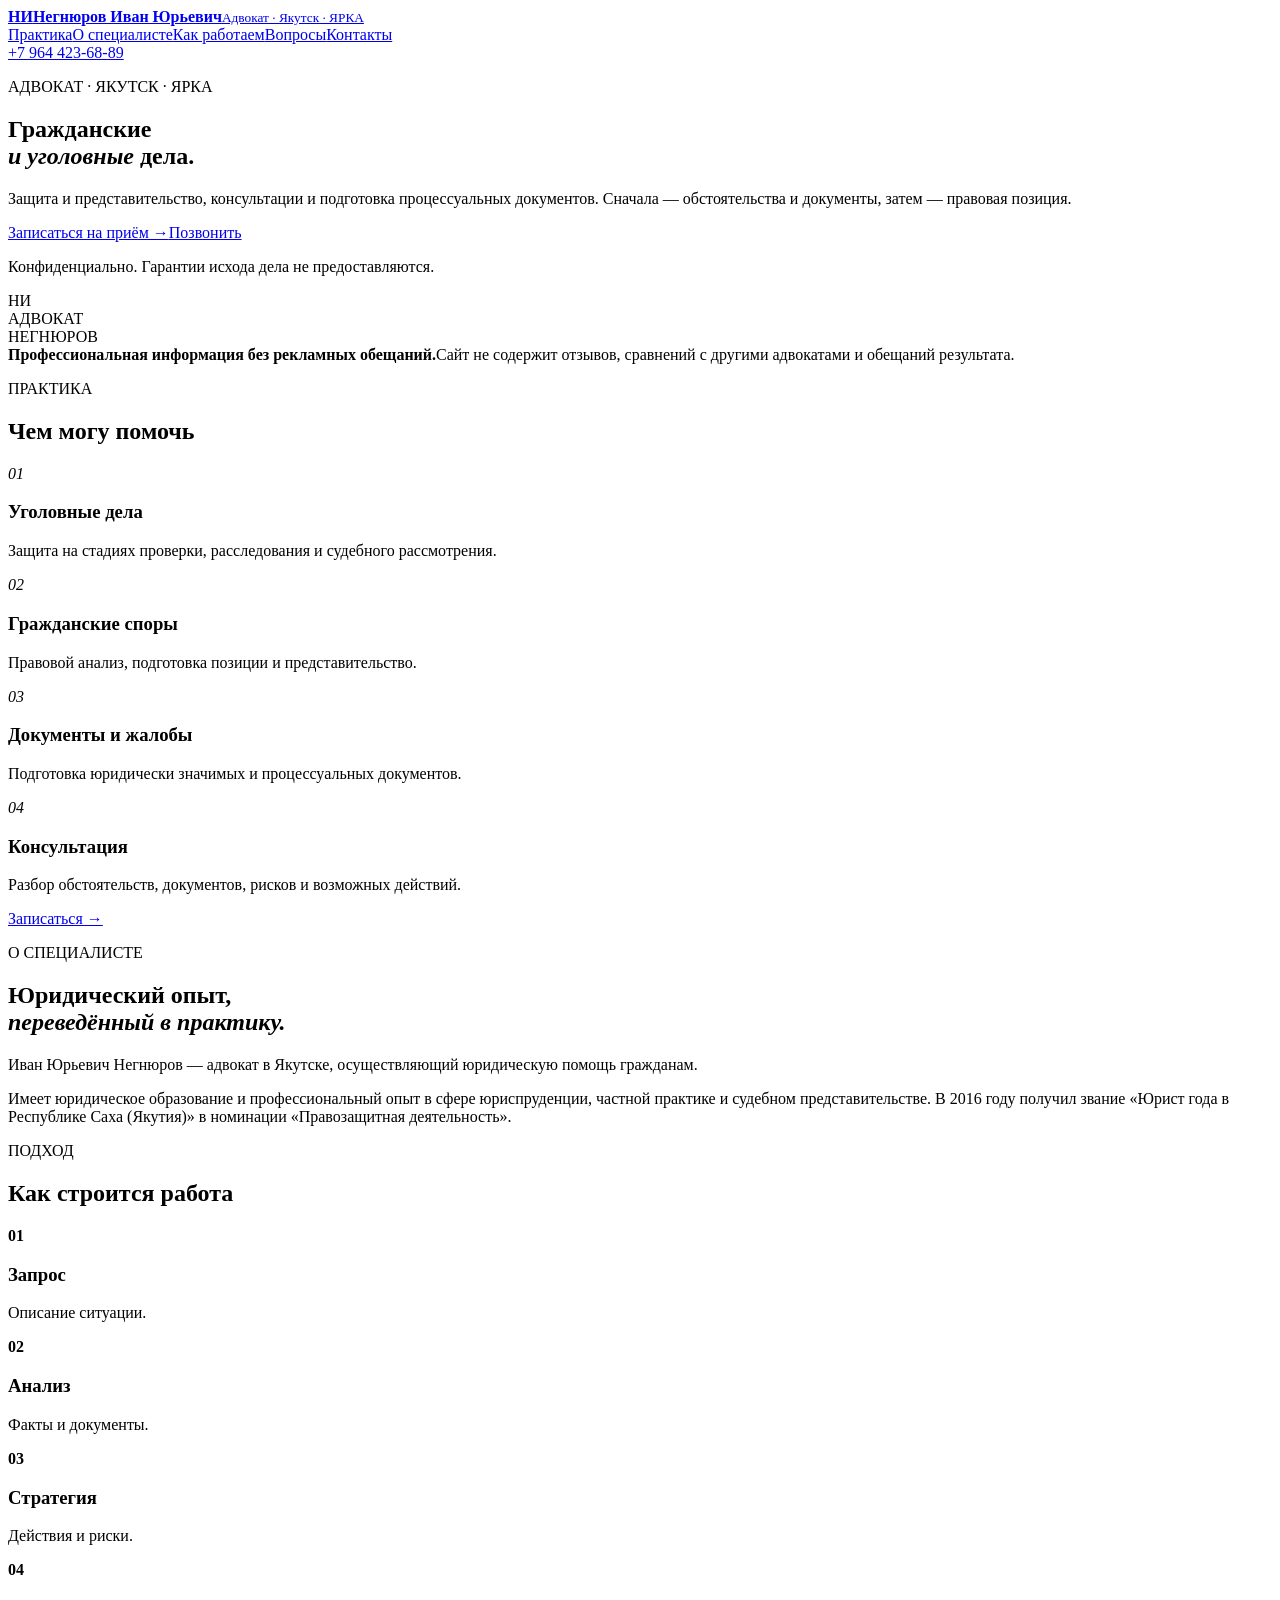
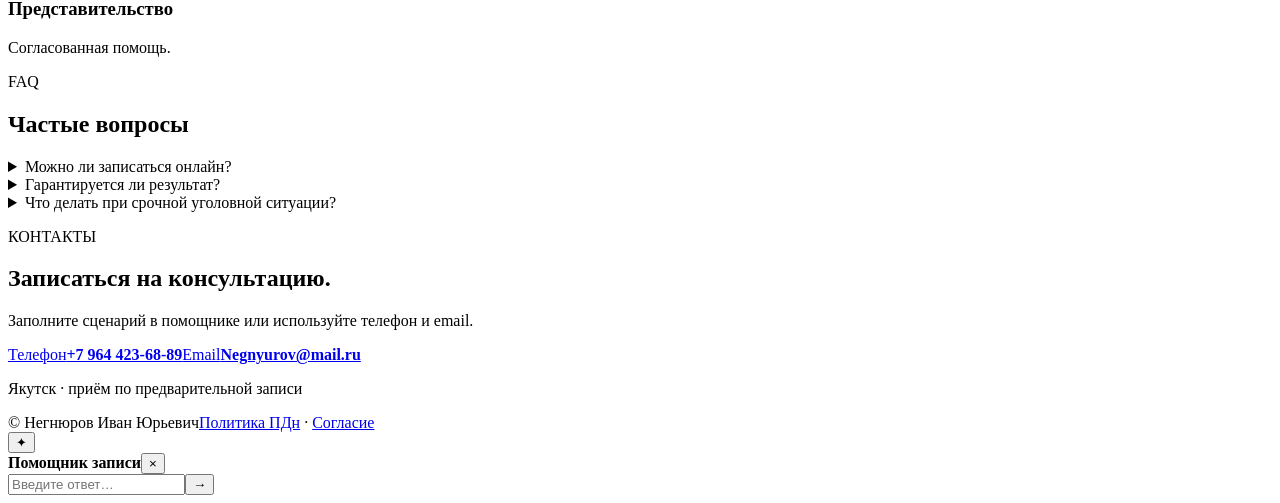
==== index.html @ 82c97984 "Add lawyer website homepage" ====
<!doctype html><html lang="ru"><head><meta charset="utf-8"><meta name="viewport" content="width=device-width,initial-scale=1"><meta name="description" content="Адвокат Негнюров Иван Юрьевич в Якутске. Гражданские и уголовные дела, защита, представительство, консультации."><title>Адвокат Негнюров Иван Юрьевич — Якутск</title><link rel="icon" href="favicon.svg"><link rel="stylesheet" href="styles.css"></head><body><header><div class="wrap nav"><a class="brand" href="#"><b>НИ</b><span><strong>Негнюров Иван Юрьевич</strong><small>Адвокат · Якутск · ЯРКА</small></span></a><nav><a href="#practice">Практика</a><a href="#about">О специалисте</a><a href="#process">Как работаем</a><a href="#faq">Вопросы</a><a href="#contacts">Контакты</a></nav><a class="phone" href="tel:+79644236889">+7 964 423-68-89</a></div></header><main><section class="hero"><div class="wrap hero-grid"><div><p class="eyebrow">АДВОКАТ · ЯКУТСК · ЯРКА</p><h1>Гражданские<br><i>и уголовные</i> дела.</h1><p class="lead">Защита и представительство, консультации и подготовка процессуальных документов. Сначала — обстоятельства и документы, затем — правовая позиция.</p><div class="actions"><a class="btn primary" href="#contacts">Записаться на приём →</a><a class="btn" href="tel:+79644236889">Позвонить</a></div><p class="note">Конфиденциально. Гарантии исхода дела не предоставляются.</p></div><div class="portrait"><div>НИ</div><span>АДВОКАТ<br>НЕГНЮРОВ</span></div></div></section><section class="ethics"><div class="wrap"><b>Профессиональная информация без рекламных обещаний.</b><span>Сайт не содержит отзывов, сравнений с другими адвокатами и обещаний результата.</span></div></section><section id="practice" class="section"><div class="wrap"><p class="kicker">ПРАКТИКА</p><h2>Чем могу помочь</h2><div class="cards"><article><em>01</em><h3>Уголовные дела</h3><p>Защита на стадиях проверки, расследования и судебного рассмотрения.</p></article><article><em>02</em><h3>Гражданские споры</h3><p>Правовой анализ, подготовка позиции и представительство.</p></article><article><em>03</em><h3>Документы и жалобы</h3><p>Подготовка юридически значимых и процессуальных документов.</p></article><article class="dark"><em>04</em><h3>Консультация</h3><p>Разбор обстоятельств, документов, рисков и возможных действий.</p><a href="#contacts">Записаться →</a></article></div></div></section><section id="about" class="dark-section"><div class="wrap two"><div><p class="kicker light">О СПЕЦИАЛИСТЕ</p><h2>Юридический опыт,<br><i>переведённый в практику.</i></h2></div><div><p class="quote">Иван Юрьевич Негнюров — адвокат в Якутске, осуществляющий юридическую помощь гражданам.</p><p>Имеет юридическое образование и профессиональный опыт в сфере юриспруденции, частной практике и судебном представительстве. В 2016 году получил звание «Юрист года в Республике Саха (Якутия)» в номинации «Правозащитная деятельность».</p></div></div></section><section id="process" class="section"><div class="wrap"><p class="kicker">ПОДХОД</p><h2>Как строится работа</h2><div class="steps"><div><b>01</b><h3>Запрос</h3><p>Описание ситуации.</p></div><div><b>02</b><h3>Анализ</h3><p>Факты и документы.</p></div><div><b>03</b><h3>Стратегия</h3><p>Действия и риски.</p></div><div><b>04</b><h3>Представительство</h3><p>Согласованная помощь.</p></div></div></div></section><section id="faq" class="section alt"><div class="wrap narrow"><p class="kicker">FAQ</p><h2>Частые вопросы</h2><details><summary>Можно ли записаться онлайн?</summary><p>Да. Помощник сформирует письмо на Negnyurov@mail.ru. Отправка происходит через почтовое приложение пользователя.</p></details><details><summary>Гарантируется ли результат?</summary><p>Нет. Исход зависит от обстоятельств, доказательств и решений государственных органов и суда.</p></details><details><summary>Что делать при срочной уголовной ситуации?</summary><p>Прежде всего звоните: <a href="tel:+79644236889">+7 964 423-68-89</a>.</p></details></div></section><section id="contacts" class="contact"><div class="wrap two"><div><p class="kicker light">КОНТАКТЫ</p><h2>Записаться на консультацию.</h2><p>Заполните сценарий в помощнике или используйте телефон и email.</p></div><div class="contact-box"><a href="tel:+79644236889"><span>Телефон</span><b>+7 964 423-68-89</b></a><a href="mailto:Negnyurov@mail.ru"><span>Email</span><b>Negnyurov@mail.ru</b></a><p>Якутск · приём по предварительной записи</p></div></div></section></main><footer><div class="wrap"><span>© <span id="year"></span> Негнюров Иван Юрьевич</span><span><a href="privacy.html">Политика ПДн</a> · <a href="consent.html">Согласие</a></span></div></footer><button class="chat-fab" id="openChat">✦</button><aside class="chat" id="chat"><div class="chat-head"><b>Помощник записи</b><button id="closeChat">×</button></div><div id="messages" class="messages"></div><form id="chatForm"><input id="chatInput" autocomplete="off" placeholder="Введите ответ…"><button>→</button></form></aside><script src="app.js"></script></body></html>
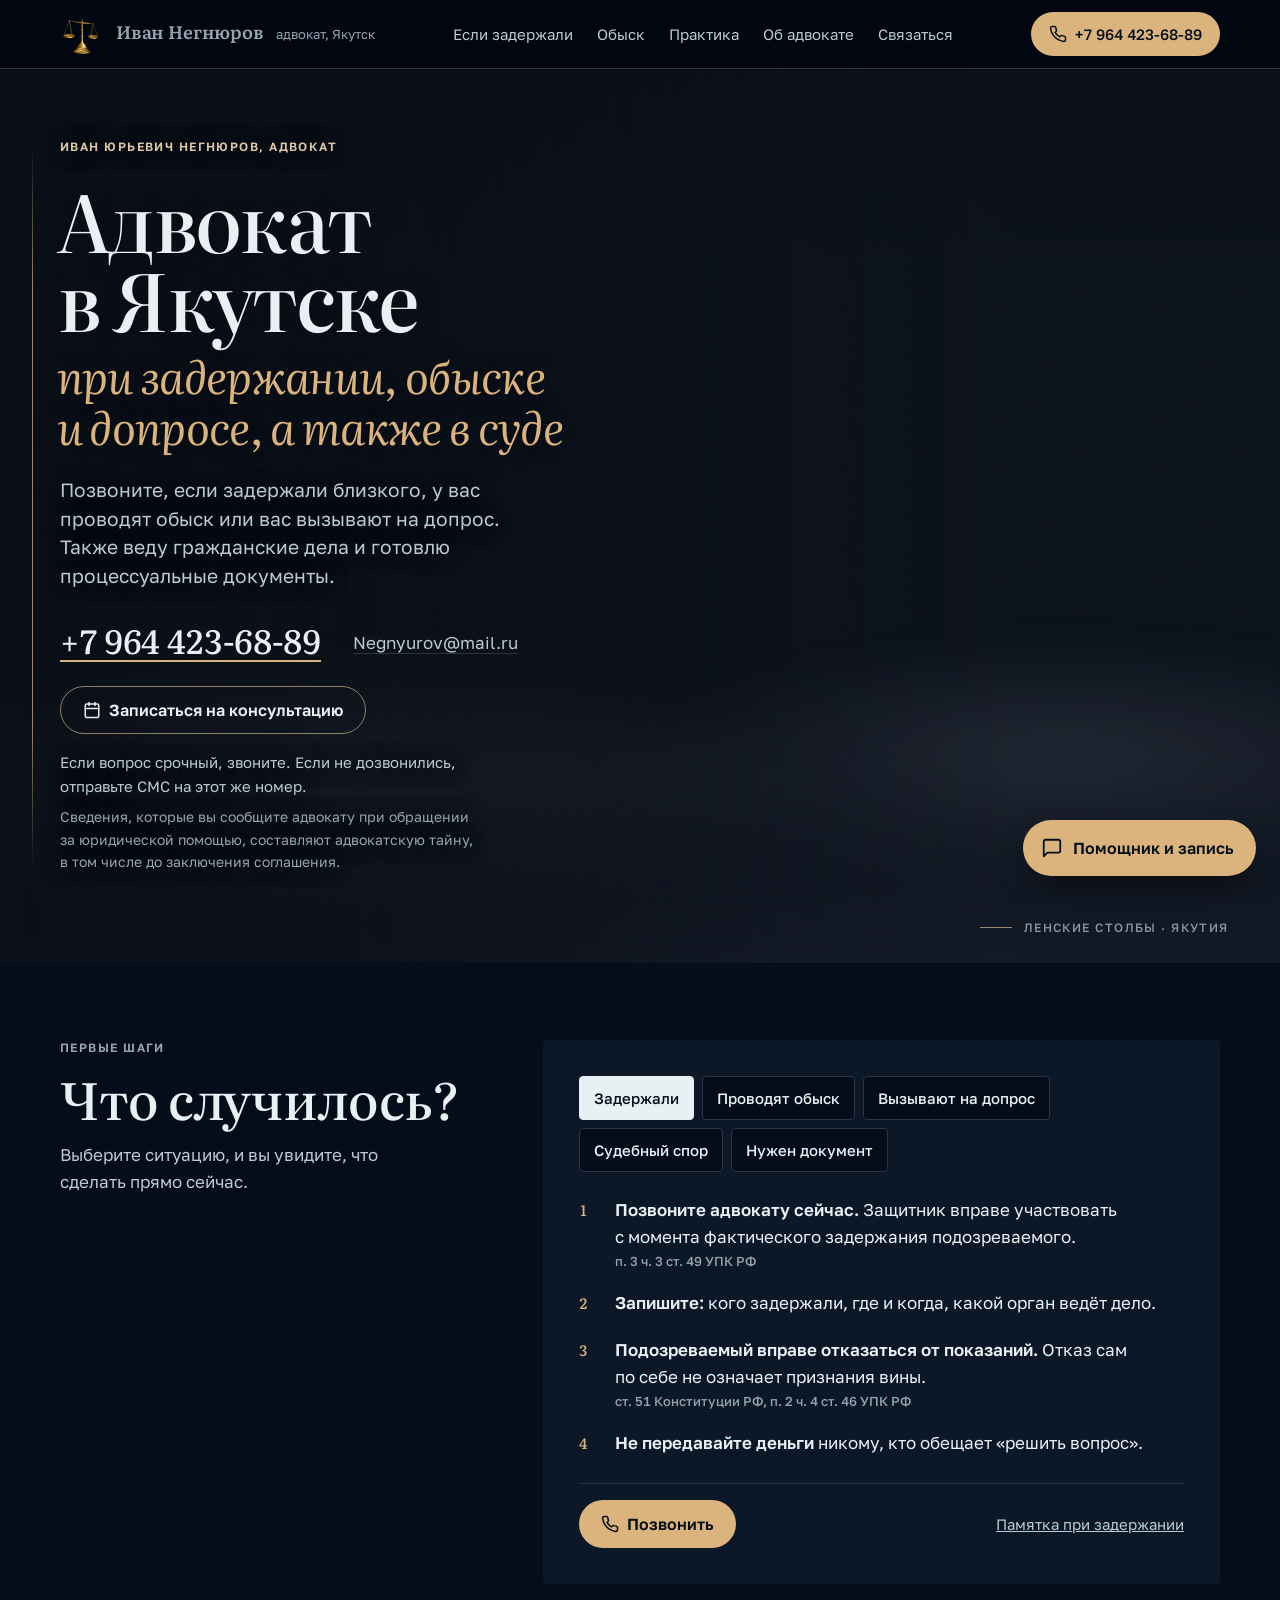
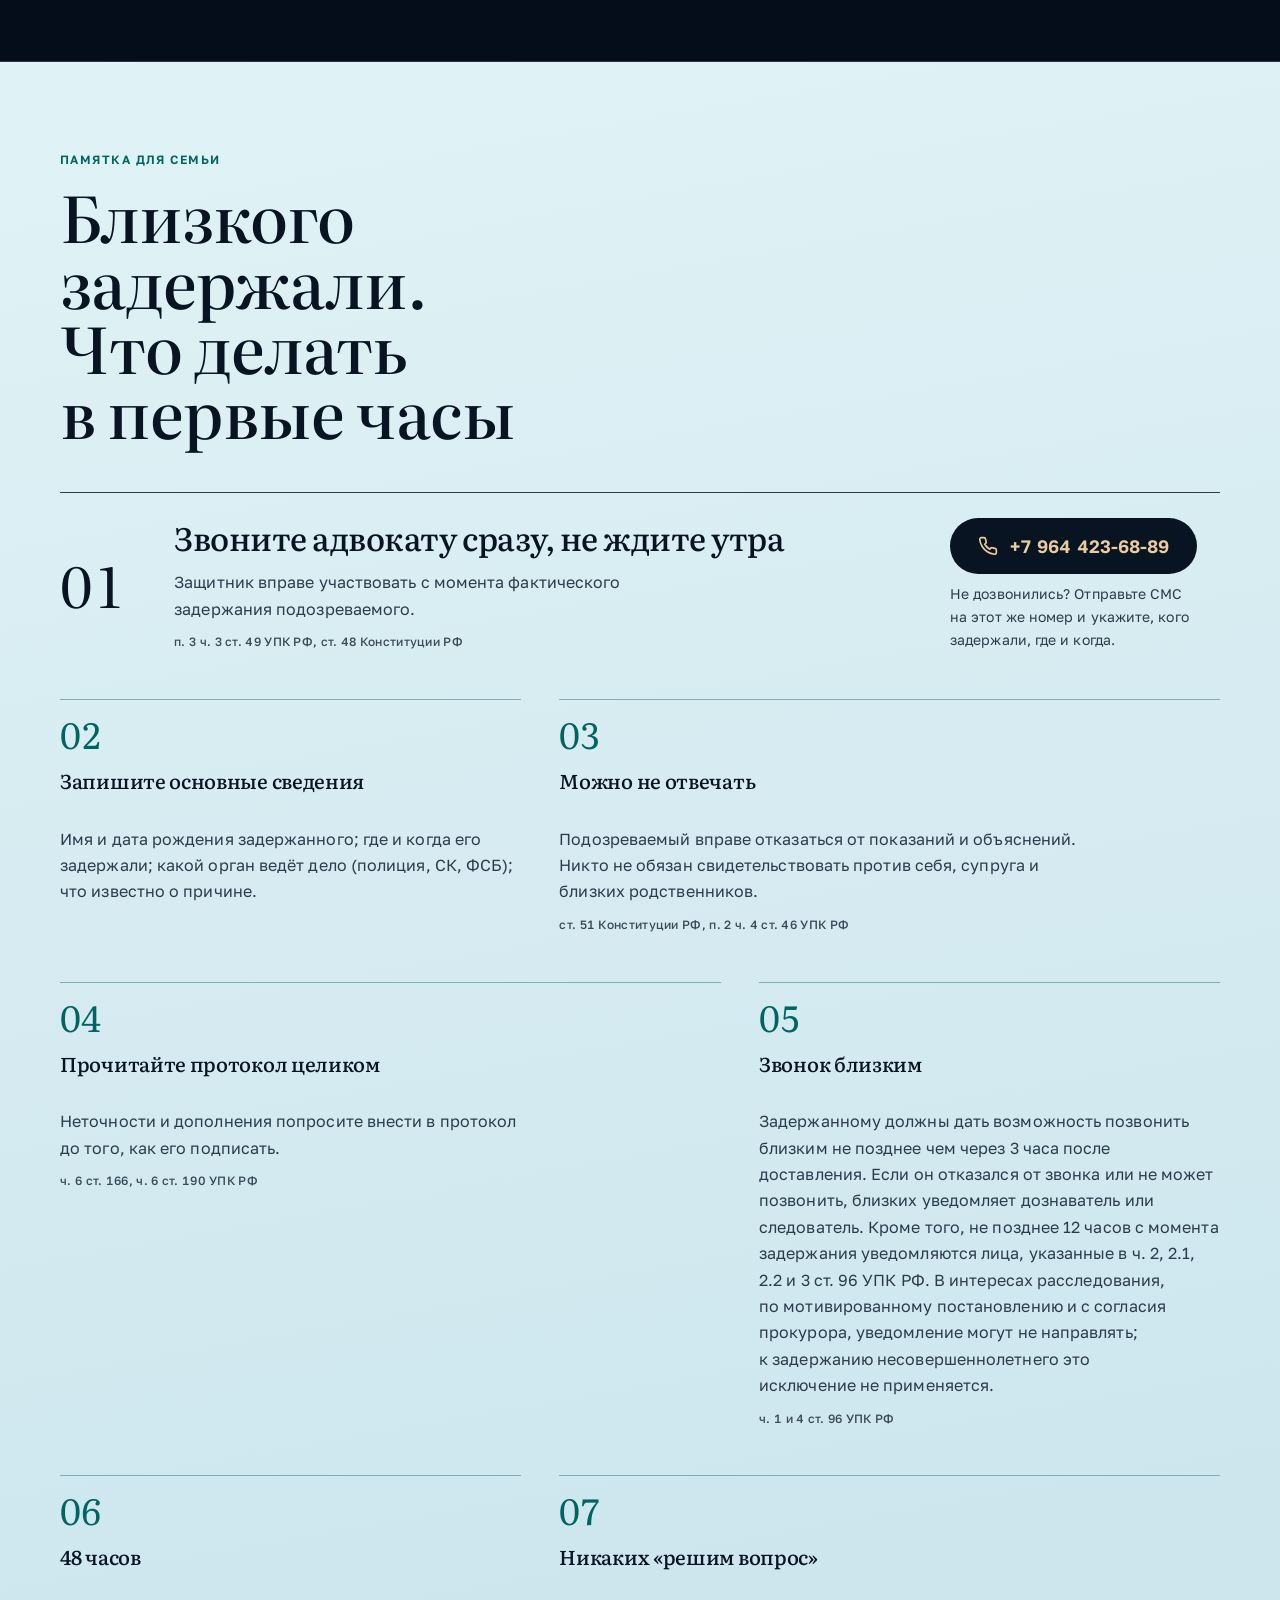
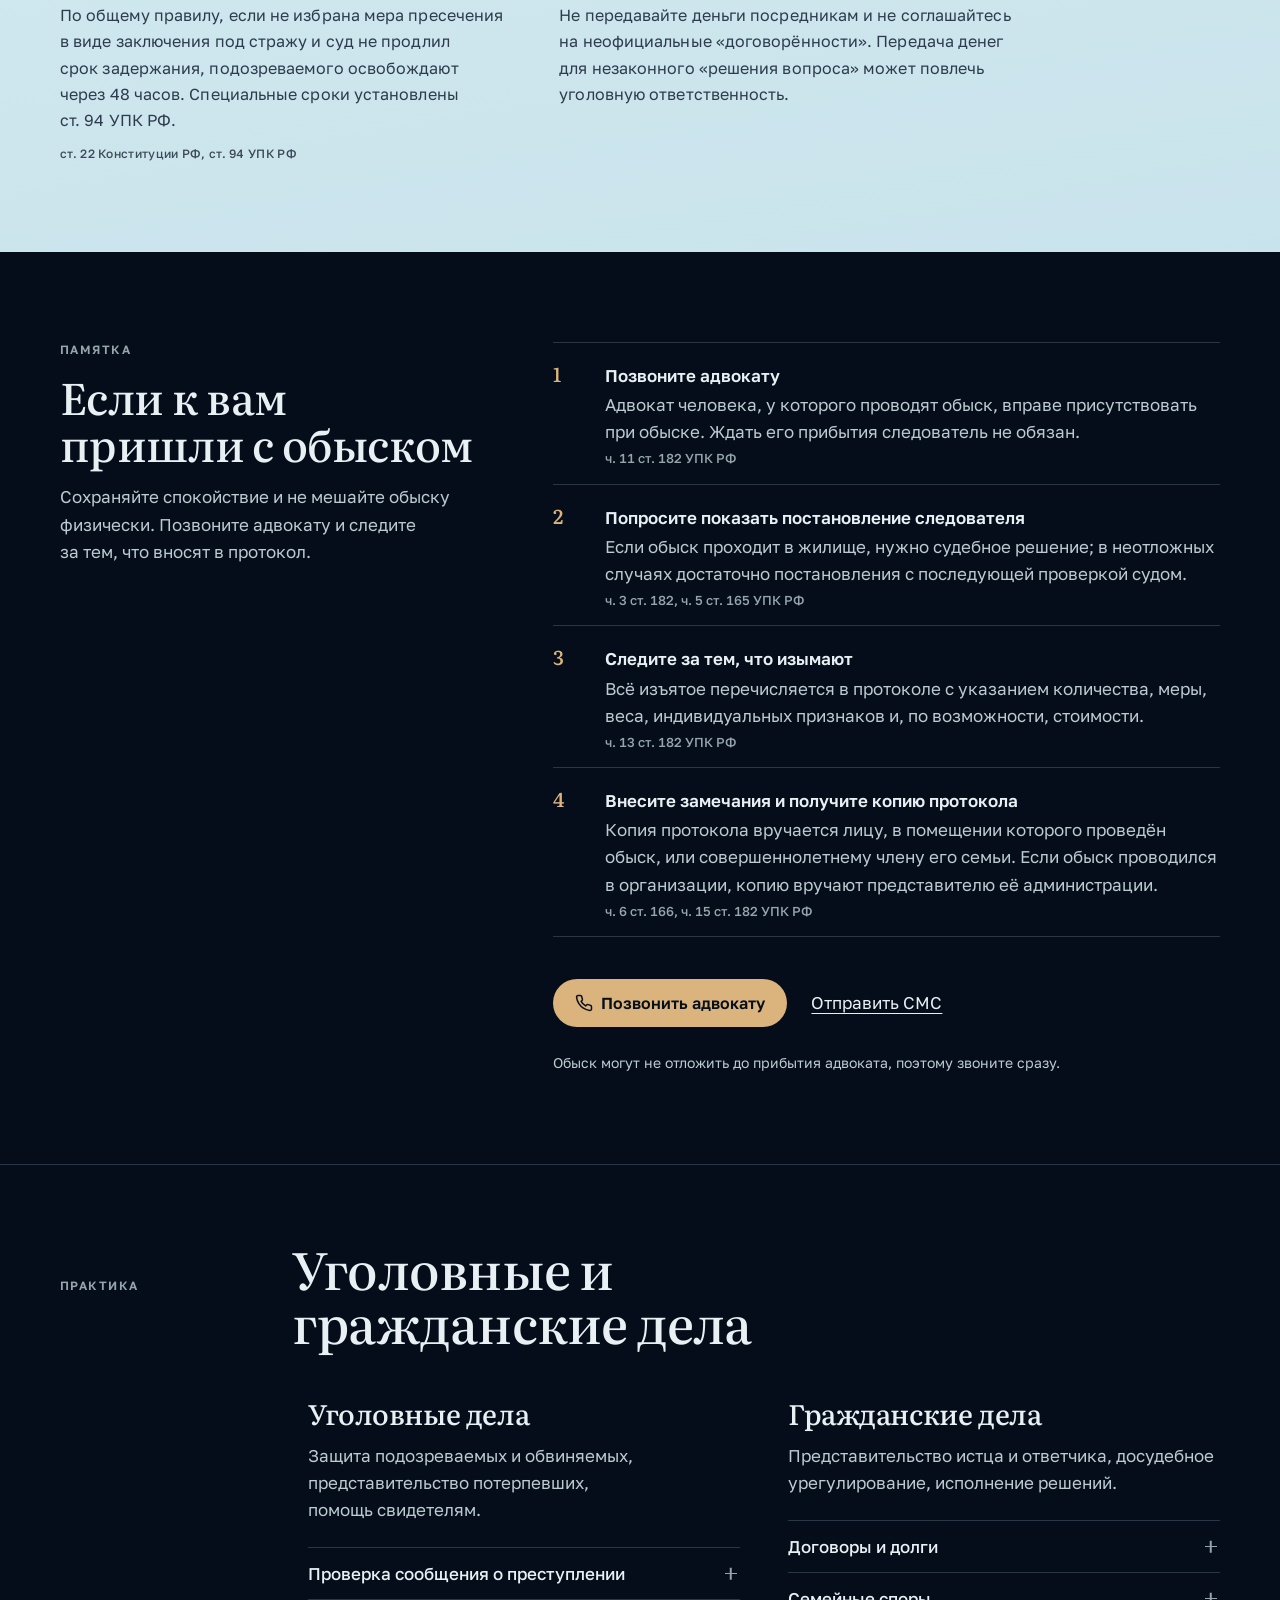
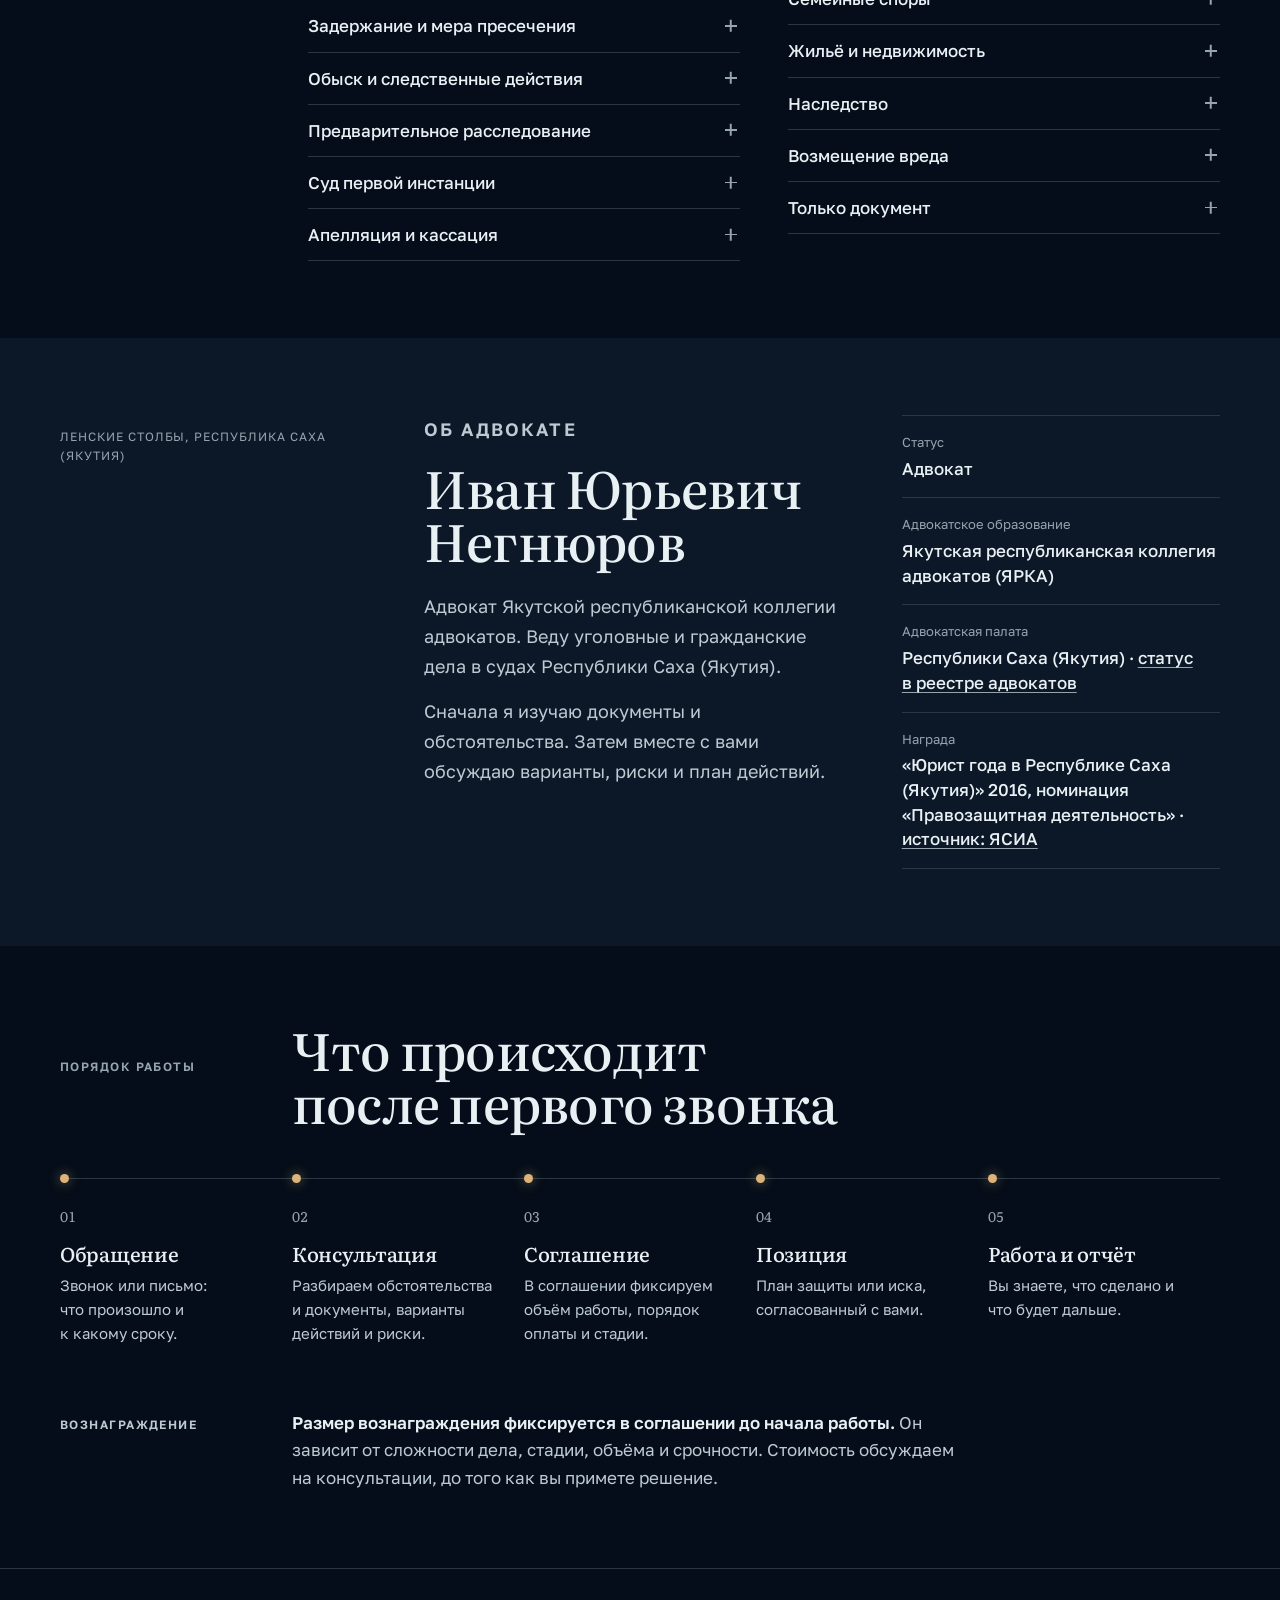
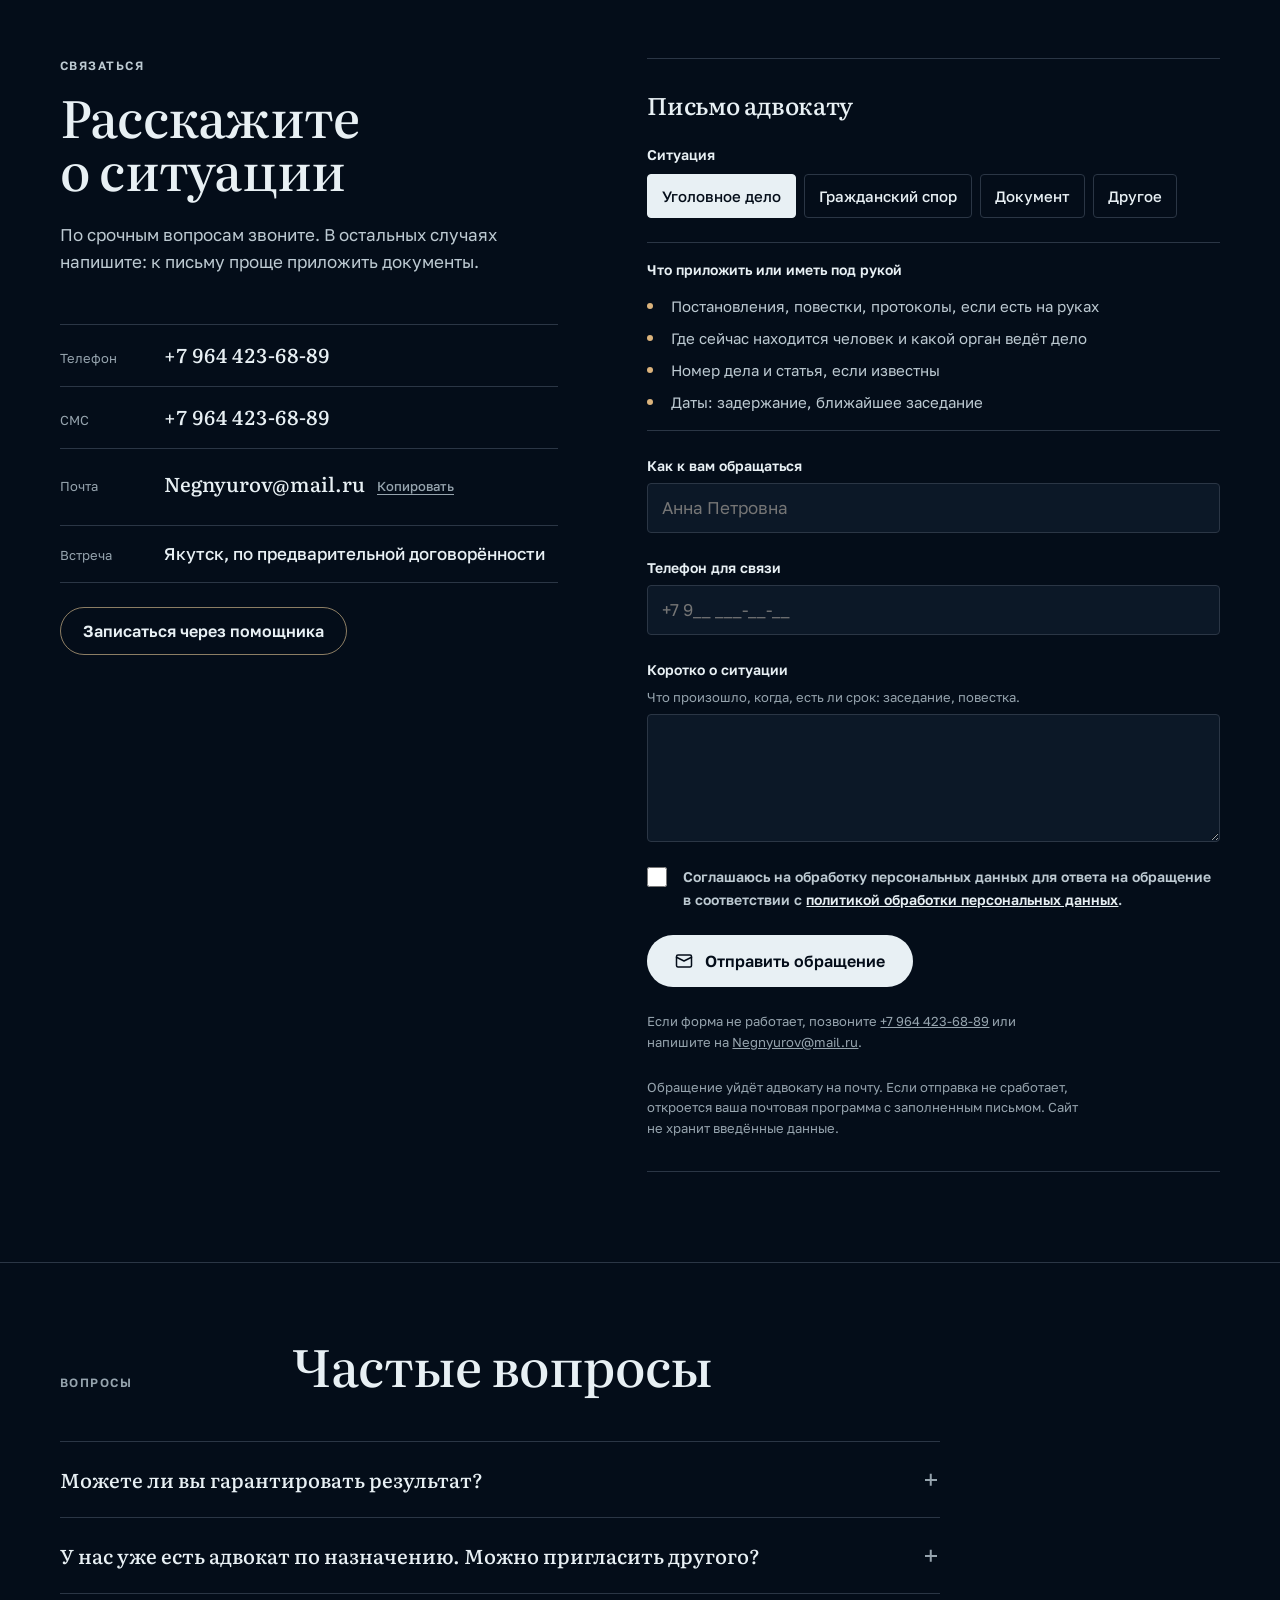
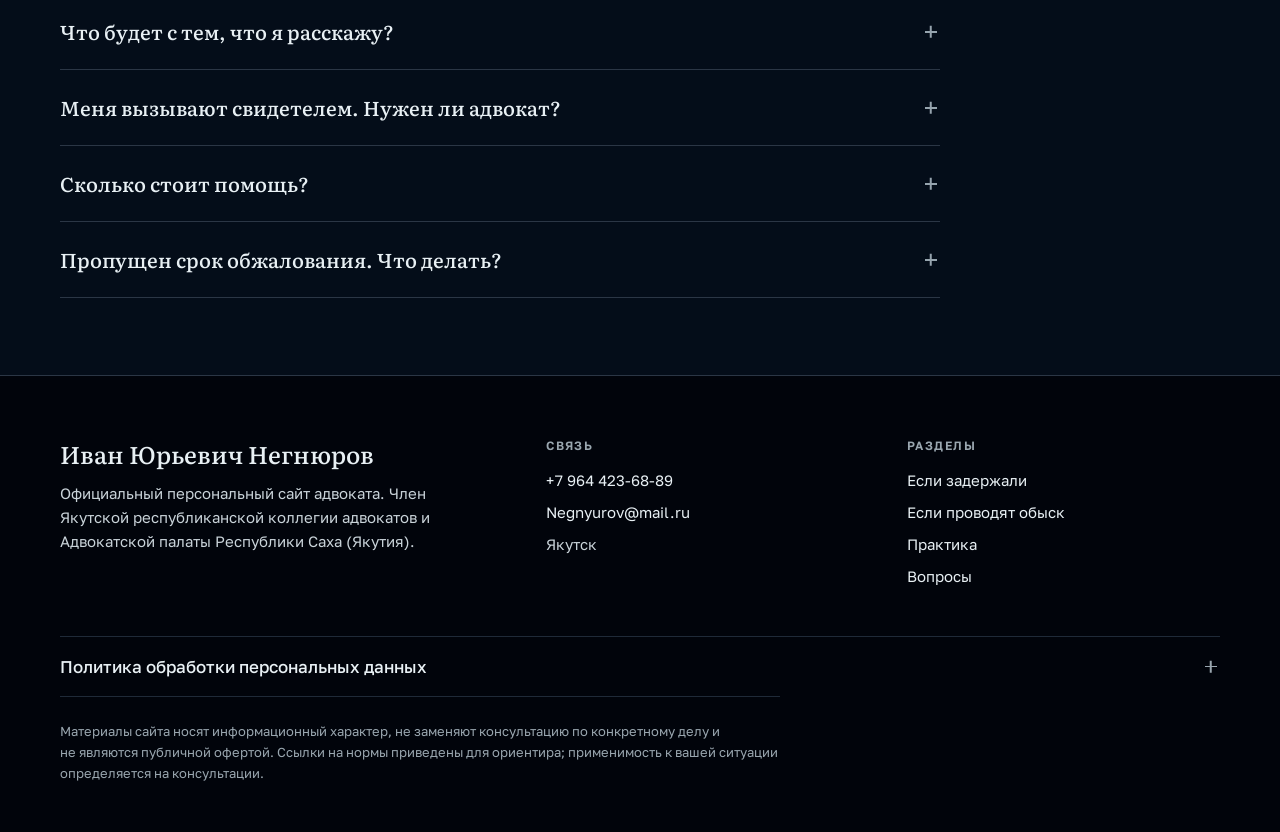
==== commit 32312663: "Новая версия сайта: помощник записи с отправкой на почту, новый дизайн" ====
--- a/index.html
+++ b/index.html
@@ -1 +1,1051 @@
-<!doctype html><html lang="ru"><head><meta charset="utf-8"><meta name="viewport" content="width=device-width,initial-scale=1"><meta name="description" content="Адвокат Негнюров Иван Юрьевич в Якутске. Гражданские и уголовные дела, защита, представительство, консультации."><title>Адвокат Негнюров Иван Юрьевич — Якутск</title><link rel="icon" href="favicon.svg"><link rel="stylesheet" href="styles.css"></head><body><header><div class="wrap nav"><a class="brand" href="#"><b>НИ</b><span><strong>Негнюров Иван Юрьевич</strong><small>Адвокат · Якутск · ЯРКА</small></span></a><nav><a href="#practice">Практика</a><a href="#about">О специалисте</a><a href="#process">Как работаем</a><a href="#faq">Вопросы</a><a href="#contacts">Контакты</a></nav><a class="phone" href="tel:+79644236889">+7 964 423-68-89</a></div></header><main><section class="hero"><div class="wrap hero-grid"><div><p class="eyebrow">АДВОКАТ · ЯКУТСК · ЯРКА</p><h1>Гражданские<br><i>и уголовные</i> дела.</h1><p class="lead">Защита и представительство, консультации и подготовка процессуальных документов. Сначала — обстоятельства и документы, затем — правовая позиция.</p><div class="actions"><a class="btn primary" href="#contacts">Записаться на приём →</a><a class="btn" href="tel:+79644236889">Позвонить</a></div><p class="note">Конфиденциально. Гарантии исхода дела не предоставляются.</p></div><div class="portrait"><div>НИ</div><span>АДВОКАТ<br>НЕГНЮРОВ</span></div></div></section><section class="ethics"><div class="wrap"><b>Профессиональная информация без рекламных обещаний.</b><span>Сайт не содержит отзывов, сравнений с другими адвокатами и обещаний результата.</span></div></section><section id="practice" class="section"><div class="wrap"><p class="kicker">ПРАКТИКА</p><h2>Чем могу помочь</h2><div class="cards"><article><em>01</em><h3>Уголовные дела</h3><p>Защита на стадиях проверки, расследования и судебного рассмотрения.</p></article><article><em>02</em><h3>Гражданские споры</h3><p>Правовой анализ, подготовка позиции и представительство.</p></article><article><em>03</em><h3>Документы и жалобы</h3><p>Подготовка юридически значимых и процессуальных документов.</p></article><article class="dark"><em>04</em><h3>Консультация</h3><p>Разбор обстоятельств, документов, рисков и возможных действий.</p><a href="#contacts">Записаться →</a></article></div></div></section><section id="about" class="dark-section"><div class="wrap two"><div><p class="kicker light">О СПЕЦИАЛИСТЕ</p><h2>Юридический опыт,<br><i>переведённый в практику.</i></h2></div><div><p class="quote">Иван Юрьевич Негнюров — адвокат в Якутске, осуществляющий юридическую помощь гражданам.</p><p>Имеет юридическое образование и профессиональный опыт в сфере юриспруденции, частной практике и судебном представительстве. В 2016 году получил звание «Юрист года в Республике Саха (Якутия)» в номинации «Правозащитная деятельность».</p></div></div></section><section id="process" class="section"><div class="wrap"><p class="kicker">ПОДХОД</p><h2>Как строится работа</h2><div class="steps"><div><b>01</b><h3>Запрос</h3><p>Описание ситуации.</p></div><div><b>02</b><h3>Анализ</h3><p>Факты и документы.</p></div><div><b>03</b><h3>Стратегия</h3><p>Действия и риски.</p></div><div><b>04</b><h3>Представительство</h3><p>Согласованная помощь.</p></div></div></div></section><section id="faq" class="section alt"><div class="wrap narrow"><p class="kicker">FAQ</p><h2>Частые вопросы</h2><details><summary>Можно ли записаться онлайн?</summary><p>Да. Помощник сформирует письмо на Negnyurov@mail.ru. Отправка происходит через почтовое приложение пользователя.</p></details><details><summary>Гарантируется ли результат?</summary><p>Нет. Исход зависит от обстоятельств, доказательств и решений государственных органов и суда.</p></details><details><summary>Что делать при срочной уголовной ситуации?</summary><p>Прежде всего звоните: <a href="tel:+79644236889">+7 964 423-68-89</a>.</p></details></div></section><section id="contacts" class="contact"><div class="wrap two"><div><p class="kicker light">КОНТАКТЫ</p><h2>Записаться на консультацию.</h2><p>Заполните сценарий в помощнике или используйте телефон и email.</p></div><div class="contact-box"><a href="tel:+79644236889"><span>Телефон</span><b>+7 964 423-68-89</b></a><a href="mailto:Negnyurov@mail.ru"><span>Email</span><b>Negnyurov@mail.ru</b></a><p>Якутск · приём по предварительной записи</p></div></div></section></main><footer><div class="wrap"><span>© <span id="year"></span> Негнюров Иван Юрьевич</span><span><a href="privacy.html">Политика ПДн</a> · <a href="consent.html">Согласие</a></span></div></footer><button class="chat-fab" id="openChat">✦</button><aside class="chat" id="chat"><div class="chat-head"><b>Помощник записи</b><button id="closeChat">×</button></div><div id="messages" class="messages"></div><form id="chatForm"><input id="chatInput" autocomplete="off" placeholder="Введите ответ…"><button>→</button></form></aside><script src="app.js"></script></body></html>+<!doctype html>
+<html lang="ru">
+<head>
+<meta charset="utf-8">
+<meta name="viewport" content="width=device-width, initial-scale=1, viewport-fit=cover">
+<title>Адвокат Иван Негнюров, Якутск: уголовные и гражданские дела</title>
+<meta name="description" content="Адвокат Иван Юрьевич Негнюров, Якутск. Задержание, обыск, допрос, уголовные дела, гражданские споры, консультации. +7 964 423-68-89">
+<link rel="canonical" href="https://paulafanasyev.github.io/advokat/">
+<meta property="og:type" content="website">
+<meta property="og:locale" content="ru_RU">
+<meta property="og:title" content="Адвокат Иван Негнюров, Якутск">
+<meta property="og:description" content="Задержание, обыск, допрос, уголовные дела и гражданские споры. +7 964 423-68-89">
+<meta property="og:url" content="https://paulafanasyev.github.io/advokat/">
+<meta name="theme-color" content="#0b1424">
+<meta property="og:image" content="https://u312853943.p.clickup-attachments.com/u312853943/3ecef1ad-c2b1-4131-b2bd-cb7264f62041/og.jpg?view=open">
+<meta property="og:image:width" content="1200">
+<meta property="og:image:height" content="630">
+<meta name="twitter:card" content="summary_large_image">
+<link rel="icon" type="image/png" sizes="32x32" href="https://u312853943.p.clickup-attachments.com/u312853943/74e2e500-860e-45c8-8a3b-5a8ad10011be/favicon-32.png?view=open">
+<link rel="apple-touch-icon" href="https://u312853943.p.clickup-attachments.com/u312853943/aac642e3-757b-4afb-83e5-a7773c98ae5d/apple-touch-icon.png?view=open">
+<script type="application/ld+json">{"@context":"https://schema.org","@type":["Attorney","LegalService"],"name":"Адвокат Иван Юрьевич Негнюров","telephone":"+79644236889","email":"Negnyurov@mail.ru","url":"https://paulafanasyev.github.io/advokat/","areaServed":"Республика Саха (Якутия)","address":{"@type":"PostalAddress","addressLocality":"Якутск","addressRegion":"Республика Саха (Якутия)","addressCountry":"RU"},"memberOf":{"@type":"Organization","name":"Якутская республиканская коллегия адвокатов"}}</script>
+<link rel="preload" as="image" href="https://u312853943.p.clickup-attachments.com/u312853943/78ae85b1-e9a0-4fb4-989a-6b862d6e22f1/hero.jpg?view=open" fetchpriority="high">
+<link rel="preconnect" href="https://fonts.googleapis.com">
+<link rel="preconnect" href="https://fonts.gstatic.com" crossorigin>
+<link href="https://fonts.googleapis.com/css2?family=Literata:ital,opsz,wght@0,7..72,400;0,7..72,500;0,7..72,600;1,7..72,400&family=Golos+Text:wght@400;500;600&display=optional" rel="stylesheet">
+<style>
+:root{
+  --paper: oklch(15.5% 0.03 255);
+  --paper-2: oklch(20.5% 0.035 255);
+  --line: oklch(33% 0.03 255);
+  --ink: oklch(95% 0.01 230);
+  --ink-2: oklch(83% 0.018 235);
+  --ink-3: oklch(71% 0.022 240);
+  --wax: oklch(79% 0.085 75);
+  --wax-deep: oklch(86% 0.07 78);
+  --wax-soft: oklch(79% 0.085 75 / .3);
+  --on-accent: oklch(17% 0.03 255);
+  --aurora: oklch(84% 0.05 75);
+  --err: oklch(76% 0.14 25);
+  --ice: oklch(93% 0.022 215);
+  --wax-line: oklch(72% 0.05 215);
+  --on-wax: oklch(19% 0.035 255);
+  --on-wax-2: oklch(35% 0.035 250);
+  --serif: "Literata", Georgia, "Times New Roman", serif;
+  --sans: "Golos Text", -apple-system, BlinkMacSystemFont, "Segoe UI", system-ui, sans-serif;
+  --s2:8px;--s3:12px;--s4:16px;--s5:24px;--s6:32px;--s7:48px;--s8:64px;--s9:96px;
+  --ease: cubic-bezier(0.16,1,0.3,1);
+  --wrap: 1240px;
+  --z-sticky: 20; --z-bar: 30;
+}
+*,*::before,*::after{box-sizing:border-box}
+button{font:inherit;margin:0}
+[hidden]{display:none!important}
+html{scroll-behavior:smooth;scroll-padding-top:84px;-webkit-text-size-adjust:100%}
+body{margin:0;background:var(--paper);color:var(--ink);font:400 1.0625rem/1.6 var(--sans);font-optical-sizing:auto;-webkit-font-smoothing:antialiased}
+h1,h2,h3{font-family:var(--serif);font-weight:500;margin:0;text-wrap:balance;letter-spacing:-0.015em}
+p{margin:0;text-wrap:pretty}
+a{color:inherit}
+a[href^="tel"]{white-space:nowrap}
+:focus-visible{outline:3px solid var(--wax);outline-offset:3px;border-radius:2px}
+.wrap{max-width:var(--wrap);margin:0 auto;padding:0 max(20px,env(safe-area-inset-left)) 0 max(20px,env(safe-area-inset-right))}
+@media (min-width:700px){.wrap{padding:0 40px}}
+.eyebrow{font:600 .75rem/1.3 var(--sans);letter-spacing:.12em;text-transform:uppercase;color:var(--ink-3)}
+.law{font:500 .8125rem/1.4 var(--sans);color:var(--ink-3);font-variant-numeric:tabular-nums}
+.skip{position:absolute;left:-999px;top:8px;background:var(--ink);color:var(--paper);padding:8px 12px;z-index:99}
+.skip:focus{left:8px}
+.pill{display:inline-flex;align-items:center;justify-content:center;gap:var(--s2);min-height:48px;padding:0 22px;border-radius:999px;background:var(--wax);color:var(--on-accent);box-shadow:0 0 0 0 oklch(79% 0.085 75 / 0);text-decoration:none;font:600 1rem/1 var(--sans);font-variant-numeric:tabular-nums;white-space:nowrap;transition:background .15s,transform .15s}
+.pill{transition:background .2s,transform .15s,box-shadow .4s var(--ease)}
+.pill:hover{background:var(--wax-deep);box-shadow:0 0 28px 2px oklch(79% 0.085 75 / .35)}
+.pill:active{transform:scale(.97)}
+.pill svg{width:18px;height:18px;flex:none}
+.tag{-webkit-appearance:none;appearance:none;text-align:left;justify-content:flex-start;margin:0;font:500 .9375rem/1.2 var(--sans);min-height:44px;padding:10px 14px;border-radius:4px;border:1px solid var(--line);background:var(--paper);color:var(--ink);cursor:pointer;transition:background .15s,border-color .15s,color .15s;display:inline-flex;align-items:center}
+.tag:hover{border-color:var(--ink-3)}
+
+/* header */
+.top{position:sticky;top:0;z-index:var(--z-sticky);background:oklch(12% 0.028 255);border-bottom:1px solid var(--line)}
+.top .wrap{display:flex;align-items:center;justify-content:space-between;height:68px;gap:var(--s5)}
+.brand{display:flex;align-items:center;gap:var(--s3);text-decoration:none;min-width:0}
+.logo-mark{width:44px;height:44px;flex:none;display:block}
+.brand-txt{display:flex;align-items:baseline;gap:var(--s3);min-width:0}
+.brand b{font:600 1.125rem/1 var(--serif);letter-spacing:-0.01em;white-space:nowrap}
+.brand span{font-size:.8125rem;color:var(--ink-3);white-space:nowrap}
+.nav{display:flex;gap:var(--s5);font-size:.9375rem}
+.nav a{white-space:nowrap;text-decoration:none;color:var(--ink-2);padding:12px 0;background:linear-gradient(currentColor,currentColor) left calc(100% - 6px)/0 1px no-repeat;transition:background-size .3s var(--ease),color .15s}
+.nav a:hover{color:var(--ink);background-size:100% 1px}
+.top .pill{min-height:44px;padding:0 18px;font-size:.9375rem;font-weight:500}
+@media (max-width:1040px){.nav{display:none}}
+@media (max-width:600px){.top .pill{display:none}.brand-txt span{display:none}}
+
+/* hero */
+.hero{position:relative;overflow:hidden;isolation:isolate;min-height:min(calc(100svh - 68px),860px);display:flex;align-items:center;padding:clamp(48px,5.5vw,88px) 0 clamp(72px,7vw,104px);background:#0c121c}
+.hero-bg{position:absolute;inset:-3%;z-index:-4;background:#0c121c url("https://u312853943.p.clickup-attachments.com/u312853943/78ae85b1-e9a0-4fb4-989a-6b862d6e22f1/hero.jpg?view=open") 70% 50%/cover no-repeat;transform-origin:72% 62%;animation:kb 38s cubic-bezier(.45,0,.55,1) infinite alternate}
+@keyframes kb{from{transform:scale(1.02)}to{transform:scale(1.1) translate3d(-1.2%,-.8%,0)}}
+.hero-fog{position:absolute;left:-25%;right:-25%;bottom:6%;height:42%;z-index:-3;pointer-events:none;background:radial-gradient(38% 55% at 32% 70%,rgba(196,210,228,.16),rgba(196,210,228,0) 70%),radial-gradient(34% 50% at 72% 62%,rgba(196,210,228,.12),rgba(196,210,228,0) 70%);filter:blur(18px);animation:fog 46s linear infinite alternate}
+@keyframes fog{from{transform:translate3d(-6%,0,0)}to{transform:translate3d(6%,0,0)}}
+.hero-shade{position:absolute;inset:0;z-index:-2;pointer-events:none;background:linear-gradient(90deg,rgba(9,13,21,.84) 0%,rgba(9,13,21,.58) 36%,rgba(9,13,21,.12) 62%,rgba(9,13,21,0) 80%),linear-gradient(0deg,rgba(18,25,37,1) 0%,rgba(18,25,37,0) 26%),linear-gradient(180deg,rgba(9,13,21,.55) 0%,rgba(9,13,21,0) 22%)}
+.hero-grain{position:absolute;inset:0;z-index:-1;pointer-events:none;opacity:.08;mix-blend-mode:overlay;background-image:url("data:image/svg+xml,%3Csvg xmlns='http://www.w3.org/2000/svg' width='160' height='160'%3E%3Cfilter id='n'%3E%3CfeTurbulence type='fractalNoise' baseFrequency='.9' numOctaves='2' stitchTiles='stitch'/%3E%3C/filter%3E%3Crect width='100%25' height='100%25' filter='url(%23n)'/%3E%3C/svg%3E")}
+.hero .wrap{width:100%}
+.hero-copy{position:relative;max-width:640px}
+.hero-copy::before{content:"";position:absolute;left:-28px;top:6px;bottom:6px;width:1px;background:linear-gradient(rgba(214,186,140,0),rgba(214,186,140,.7) 20%,rgba(214,186,140,.7) 80%,rgba(214,186,140,0))}
+.hero-cap{white-space:nowrap;position:absolute;right:max(20px,4vw);bottom:28px;margin:0;font:500 .75rem/1.3 var(--sans);letter-spacing:.12em;text-transform:uppercase;color:rgba(222,228,238,.62);display:flex;align-items:center;gap:12px}
+.hero-cap::before{content:"";width:32px;height:1px;background:rgba(214,186,140,.7)}
+.hero h1,.hero .lead,.hero .hero-note,.hero .eyebrow{text-shadow:0 1px 20px rgba(8,12,20,.75)}
+@media (max-width:1100px){.hero-copy::before{display:none}}
+@media (max-width:900px){.hero{min-height:0;align-items:flex-end;padding-top:clamp(200px,46vw,340px)}.hero-bg{background-position:76% 30%}.hero-shade{background:linear-gradient(0deg,rgba(18,25,37,1) 0%,rgba(12,18,28,.92) 45%,rgba(12,18,28,.35) 75%,rgba(12,18,28,.1) 100%)}.hero-cap{top:20px;bottom:auto}}
+@media (prefers-reduced-motion:reduce){.hero-bg,.hero-fog{animation:none}}
+.hero h1{font-size:clamp(2.5rem,6.2vw,5.25rem);line-height:1;letter-spacing:-0.03em;margin:var(--s5) 0 var(--s5);margin-left:-0.04em}
+.hero h1 em{display:block;margin-top:var(--s3);font-size:.56em;line-height:1.15;letter-spacing:-.015em;max-width:22ch;font-style:italic;font-weight:400;color:var(--wax)}
+.hero .eyebrow{color:var(--aurora)}
+.lead{font-size:clamp(1.125rem,1.5vw,1.25rem);line-height:1.5;color:var(--ink-2);max-width:38ch}
+.hero-contacts{margin-top:var(--s6);display:flex;flex-wrap:wrap;gap:var(--s4) var(--s6);align-items:center}
+.phone-big{font:500 clamp(1.625rem,2.6vw,2.125rem)/1 var(--serif);text-decoration:none;font-variant-numeric:tabular-nums;letter-spacing:-0.01em;border-bottom:2px solid var(--wax);padding-bottom:4px;transition:color .15s}
+.phone-big:hover{color:var(--wax)}
+.mail-link{color:var(--ink-2);text-decoration:underline;text-decoration-color:var(--line);text-underline-offset:4px;overflow-wrap:anywhere}
+.mail-link:hover{text-decoration-color:var(--ink)}
+.hero-note{margin-top:var(--s4);font-size:.9375rem;color:var(--ink-2);max-width:46ch}
+.hero-note + .hero-note{margin-top:var(--s2);color:var(--ink-3);font-size:.875rem}
+
+/* triage */
+.triage-band{padding:clamp(48px,6vw,80px) 0;border-bottom:1px solid var(--line)}
+.triage-grid{display:grid;grid-template-columns:minmax(0,.75fr) minmax(0,1.25fr);gap:var(--s6) clamp(32px,6vw,88px);align-items:start}
+.triage-intro h2{font-size:clamp(2rem,4vw,3.25rem);line-height:1.05;margin:var(--s4) 0 var(--s4)}
+.triage-intro p:last-child{color:var(--ink-2);max-width:34ch}
+@media (max-width:900px){.triage-grid{grid-template-columns:1fr}}
+.triage{background:var(--paper-2);border-radius:4px;padding:clamp(24px,3vw,36px)}
+.chips{display:flex;flex-wrap:wrap;gap:var(--s2);margin-bottom:var(--s5)}
+.chip[aria-pressed="true"]{background:var(--ink);color:var(--paper);border-color:var(--ink)}
+.steps{list-style:none;margin:0;padding:0;display:grid;gap:var(--s4);counter-reset:st;min-height:15.5em}
+.steps li{display:grid;grid-template-columns:24px 1fr;gap:var(--s3);counter-increment:st;align-items:baseline}
+.steps li::before{content:counter(st);font:500 .9375rem/1.6 var(--serif);color:var(--wax);font-variant-numeric:tabular-nums}
+.steps strong{font-weight:600}
+.steps .law{display:block;margin-top:2px}
+.triage-foot{margin-top:var(--s5);padding-top:var(--s4);border-top:1px solid var(--line);display:flex;justify-content:space-between;align-items:center;gap:var(--s4);flex-wrap:wrap;font-size:.9375rem}
+.triage-foot .more{color:var(--ink-2);padding:10px 0}
+@media (max-width:900px){.hero-grid{grid-template-columns:1fr}}
+
+/* urgent */
+.urgent{background:linear-gradient(170deg,oklch(95% 0.02 210),oklch(90% 0.03 220));color:var(--on-wax);padding:clamp(56px,7vw,96px) 0}
+.urgent .eyebrow{color:oklch(45% 0.09 190)!important}
+.urgent .memo li::before{color:oklch(45% 0.09 190)}
+.urgent .memo li.lead-item::before{color:var(--on-wax)}
+.urgent ::selection{background:var(--on-wax);color:var(--ice)}
+.urgent .eyebrow{color:var(--on-wax-2)}
+.urgent :focus-visible{outline-color:var(--on-wax)}
+.urgent h2{font-size:clamp(2.25rem,5vw,4rem);line-height:1.02;margin:var(--s4) 0 var(--s7);max-width:16ch}
+.memo{list-style:none;margin:0;padding:0;display:grid;grid-template-columns:repeat(3,1fr);gap:var(--s7) var(--s7);counter-reset:m}
+.memo li{counter-increment:m;border-top:1px solid var(--wax-line);padding-top:var(--s4);line-height:1.65;letter-spacing:.005em}
+.memo li::before{content:counter(m,decimal-leading-zero);display:block;font:400 2.25rem/1 var(--serif);color:var(--on-wax-2);margin-bottom:var(--s4);font-variant-numeric:tabular-nums}
+.memo h3{font-size:1.25rem;line-height:1.25;margin-bottom:var(--s2);color:var(--on-wax)}
+.memo p{color:var(--on-wax-2);font-size:1rem}
+.memo .law{color:oklch(40% 0.03 250);display:block;margin-top:var(--s3);font-size:.75rem;letter-spacing:.025em}
+.memo li.lead-item{grid-column:1/-1;display:grid;grid-template-columns:auto 1fr auto;gap:var(--s3) var(--s7);align-items:center;border-top-color:var(--on-wax-2);padding-top:var(--s5)}
+.memo li.lead-item::before{font-size:3.5rem;margin:0;grid-row:span 2;color:var(--on-wax)}
+.memo li.lead-item h3{font-size:clamp(1.5rem,2.6vw,2rem);margin:0}
+.memo li.lead-item .lead-cta{grid-column:3;grid-row:1/span 2;display:grid;gap:var(--s2);justify-items:start;text-align:left}
+.btn-paper{display:inline-flex;align-items:center;gap:var(--s3);min-height:56px;padding:0 28px;border-radius:999px;background:oklch(19% 0.035 255);color:oklch(86% 0.07 78);text-decoration:none;font:600 1.125rem/1 var(--sans);font-variant-numeric:tabular-nums;transition:transform .15s,background .15s}
+.btn-paper:hover{background:oklch(26% 0.045 255)}
+.btn-paper:active{transform:scale(.97)}
+.btn-paper svg{width:20px;height:20px}
+.lead-cta small{font-size:.875rem;color:var(--on-wax-2);max-width:30ch}
+@media (min-width:901px){
+  .memo{grid-template-columns:repeat(12,1fr);column-gap:clamp(20px,3vw,48px)}
+  .memo li:not(.lead-item){grid-column:span 5}
+  .memo li:nth-child(3),.memo li:nth-child(4),.memo li:nth-child(7){grid-column:span 7}
+  .memo li p{max-width:52ch}
+  .memo li:not(.lead-item){min-height:13.5rem}
+  .memo li:not(.lead-item) h3{min-height:3.1rem}
+  .memo li:nth-child(2){grid-column:1/6}.memo li:nth-child(3){grid-column:6/13}
+  .memo li:nth-child(4){grid-column:1/8}.memo li:nth-child(5){grid-column:8/13}
+  .memo li:nth-child(6){grid-column:1/6}.memo li:nth-child(7){grid-column:6/13}
+}
+@media (max-width:900px){
+  .memo{grid-template-columns:1fr 1fr}
+  .memo li.lead-item{grid-template-columns:auto 1fr}
+  .memo li.lead-item .lead-cta{grid-column:1/-1;grid-row:auto;justify-items:start;text-align:left;margin-top:var(--s3)}
+}
+@media (max-width:600px){
+  .memo{grid-template-columns:1fr;gap:var(--s6)}
+  .memo li.lead-item{grid-template-columns:1fr}
+  .memo li.lead-item::before{grid-row:auto;font-size:2.5rem}
+  .btn-paper{width:100%;justify-content:center}
+}
+
+/* search block */
+.search{padding:clamp(56px,7vw,96px) 0;border-bottom:1px solid var(--line)}
+.search-grid{display:grid;grid-template-columns:minmax(0,1fr) minmax(0,1.6fr);gap:var(--s6) clamp(40px,6vw,96px)}
+.search h2{font-size:clamp(1.75rem,3.4vw,2.75rem);line-height:1.08;margin-top:var(--s4)}
+.search-intro{margin-top:var(--s4);color:var(--ink-2);max-width:36ch}
+.slist{list-style:none;margin:0;padding:0;counter-reset:s}
+.slist li{counter-increment:s;display:grid;grid-template-columns:40px 1fr;gap:var(--s3);align-items:baseline;padding:var(--s4) 0;border-top:1px solid var(--line)}
+.slist li:last-child{border-bottom:1px solid var(--line)}
+.slist li::before{content:counter(s);font:500 1.25rem/1.4 var(--serif);color:var(--wax)}
+.slist strong{display:block;font-weight:600;margin-bottom:2px}
+.slist p{color:var(--ink-2)}
+.slist .law{display:block;margin-top:4px}
+.search-cta{grid-column:2;display:flex;align-items:center;gap:var(--s5);flex-wrap:wrap;margin-top:var(--s2)}
+.cta-note{flex-basis:100%;font-size:.875rem;color:var(--ink-2)}
+.sms-link{color:var(--ink);text-underline-offset:4px;padding:12px 0}
+@media (max-width:800px){.search-cta{grid-column:auto}}
+@media (max-width:800px){.search-grid{grid-template-columns:1fr}}
+
+/* sections */
+section.block{padding:clamp(48px,6vw,88px) 0}
+.contact.block{padding:clamp(56px,7vw,96px) 0}
+.sec-head{display:grid;grid-template-columns:200px 1fr;gap:var(--s6);margin-bottom:var(--s7);align-items:baseline}
+.sec-head h2{font-size:clamp(2rem,4vw,3.25rem);line-height:1.05;max-width:20ch}
+.sec-head .eyebrow{padding-top:0}
+@media (max-width:800px){.sec-head{grid-template-columns:1fr;gap:var(--s3)}.sec-head .eyebrow{padding-top:0}}
+
+.practice{display:grid;grid-template-columns:200px 1fr 1fr;gap:var(--s6) var(--s7);align-items:start}
+.area h3{font-size:1.75rem;line-height:1.15;margin-bottom:var(--s3)}
+.area > p{color:var(--ink-2);margin-bottom:var(--s5);max-width:42ch}
+.stages{list-style:none;margin:0;padding:0}
+.stages li{border-top:1px solid var(--line)}
+.stages li:last-child{border-bottom:1px solid var(--line)}
+summary{list-style:none;cursor:pointer}
+summary::-webkit-details-marker{display:none}
+.stages summary{display:flex;justify-content:space-between;align-items:center;gap:var(--s4);padding:12px 0;font-weight:500;min-height:48px}
+.pm{flex:none;width:18px;height:18px;position:relative;color:var(--ink-3)}
+.pm::before,.pm::after{content:"";position:absolute;left:3px;right:3px;top:8px;height:1.5px;background:currentColor;transition:transform .3s var(--ease)}
+.pm::after{transform:rotate(90deg)}
+details[open] > summary .pm::after{transform:rotate(0)}
+summary:hover .pm{color:var(--wax)}
+.stages details p{padding:0 0 var(--s4);color:var(--ink-2);max-width:56ch;font-size:1rem}
+@media (max-width:1000px){.practice{grid-template-columns:1fr 1fr}.practice > .spacer{display:none}}
+@media (max-width:700px){.practice{grid-template-columns:1fr;gap:var(--s7)}}
+
+.about{background:var(--paper-2)}
+.about-grid{display:grid;grid-template-columns:minmax(220px,300px) minmax(0,1.3fr) minmax(0,1fr);gap:var(--s6) var(--s8);align-items:start}
+.about-photo{margin:0}
+.about-photo img{display:block;width:100%;height:auto;border-radius:2px;box-shadow:0 30px 60px -30px rgba(0,0,0,.7)}
+.about-photo figcaption{margin-top:var(--s3);font-size:.75rem;letter-spacing:.08em;text-transform:uppercase;color:var(--ink-3)}
+.seal{width:176px;height:176px;color:var(--wax);display:block}
+.seal .ring{font:600 10.5px var(--sans);letter-spacing:.2em;fill:currentColor}
+.seal .mono{font:500 64px Literata,Georgia,serif;fill:currentColor;letter-spacing:-.12em}
+.about-text h2{font-size:clamp(2rem,4vw,3.25rem);line-height:1.05;margin:var(--s4) 0 var(--s5)}
+.about-text p{font-size:1.125rem;line-height:1.65;color:var(--ink-2);max-width:60ch}
+.about-text p + p{margin-top:var(--s4)}
+.facts{margin:0}
+.facts div{padding:var(--s4) 0;border-top:1px solid var(--line)}
+.facts div:last-child{border-bottom:1px solid var(--line)}
+.facts dt{font-size:.8125rem;color:var(--ink-3);margin-bottom:4px}
+.facts dd{margin:0;font-weight:500;line-height:1.45}
+.facts dd a{text-decoration:underline;text-decoration-color:var(--ink-3);text-underline-offset:3px}
+.facts dd a:hover{color:var(--wax);text-decoration-color:var(--wax)}
+@media (max-width:1000px){.about-grid{grid-template-columns:1fr 1fr}.about-photo{grid-column:1/-1}.about-photo img{max-height:380px;object-fit:cover;object-position:50% 30%}}
+@media (max-width:700px){.about-grid{grid-template-columns:1fr}}
+
+.process{list-style:none;margin:0;padding:0;display:grid;grid-template-columns:repeat(5,1fr)}
+.process li{padding:var(--s5) var(--s5) 0 0;position:relative}
+.process li::before{content:"";position:absolute;top:0;left:0;right:0;height:1px;background:var(--line)}
+.process li::after{content:"";position:absolute;top:-4px;left:0;width:9px;height:9px;border-radius:50%;background:var(--wax);box-shadow:0 0 12px oklch(79% 0.085 75 / .6)}
+.process .n{font:400 .875rem/1 var(--serif);color:var(--ink-3);font-variant-numeric:tabular-nums}
+.process h3{font-size:1.25rem;line-height:1.2;margin:var(--s3) 0 var(--s2)}
+.process p{font-size:.9375rem;color:var(--ink-2)}
+.fee{margin-top:var(--s8);display:grid;grid-template-columns:200px 1fr;gap:var(--s6);align-items:baseline}
+.fee p{max-width:62ch;color:var(--ink-2)}
+.fee p strong{color:var(--ink);font-weight:600}
+@media (max-width:1000px){.process{grid-template-columns:1fr 1fr;row-gap:var(--s6)}}
+@media (max-width:560px){.process{grid-template-columns:1fr}.fee{grid-template-columns:1fr;gap:var(--s3)}}
+
+/* contact */
+.contact{border-top:1px solid var(--line)}
+.contact-grid{display:grid;grid-template-columns:minmax(0,1fr) minmax(0,1.15fr);gap:clamp(40px,7vw,104px);align-items:start}
+.contact-side h2{font-size:clamp(2rem,4vw,3.25rem);line-height:1.05;margin:var(--s4) 0 var(--s5)}
+.contact-side > p{color:var(--ink-2);max-width:44ch}
+.clist{margin:var(--s7) 0 0;padding:0;list-style:none}
+.clist li{display:grid;grid-template-columns:88px 1fr;gap:var(--s4);padding:var(--s4) 0;border-top:1px solid var(--line);align-items:baseline}
+.clist li:last-child{border-bottom:1px solid var(--line)}
+.clist span{font-size:.8125rem;color:var(--ink-3)}
+.clist a{font:500 1.25rem/1.3 var(--serif);text-decoration:none;font-variant-numeric:tabular-nums;overflow-wrap:anywhere}
+.clist a:hover{color:var(--wax)}
+.clist .plain{font:500 1.0625rem/1.4 var(--sans)}
+.copy{margin-left:var(--s2);font:500 .8125rem/1 var(--sans);border:0;background:none;color:var(--ink-3);cursor:pointer;padding:12px 4px;text-decoration:underline;text-underline-offset:3px}
+.copy:hover{color:var(--ink)}
+.copy,.triage-foot .more,.sms-link{display:inline-flex;align-items:center;min-height:44px}
+
+form{display:grid;gap:var(--s5);border-top:1px solid var(--line);border-bottom:1px solid var(--line);padding:var(--s6) 0}
+.form-title{font-size:1.5rem;line-height:1.2}
+.field{display:grid;gap:6px}
+.field > label,.legend{font-size:.875rem;font-weight:600}
+.field .hint{font-size:.8125rem;color:var(--ink-3)}
+input[type=text],input[type=tel],textarea{font:400 1.0625rem/1.4 var(--sans);color:var(--ink);background:var(--paper-2);border:1px solid var(--line);border-radius:4px;padding:12px 14px;min-height:48px;width:100%;transition:border-color .15s,box-shadow .15s}
+textarea{min-height:128px;resize:vertical}
+input:hover,textarea:hover{border-color:var(--ink-3)}
+input:focus,textarea:focus{outline:none;border-color:var(--wax);box-shadow:0 0 0 3px var(--wax-soft)}
+.field.err input,.field.err textarea{border-color:var(--err)}
+.err-msg{font-size:.8125rem;font-weight:500;color:var(--err);display:none}
+.field.err .err-msg{display:block}
+.sit{display:flex;flex-wrap:wrap;gap:var(--s2);border:0;padding:0;margin:0;min-width:0}
+.sit legend{margin-bottom:var(--s2);padding:0}
+.sit input{position:absolute;opacity:0;width:1px;height:1px}
+.sit input:checked + label{background:var(--ink);color:var(--paper);border-color:var(--ink)}
+.sit input:focus-visible + label{outline:3px solid var(--wax);outline-offset:2px}
+.bring{border-top:1px solid var(--line);border-bottom:1px solid var(--line);padding:var(--s4) 0}
+.bring p{font-size:.875rem;font-weight:600;margin-bottom:var(--s3)}
+.bring ul{margin:0;padding:0;list-style:none;display:grid;gap:var(--s2)}
+.bring li{display:grid;grid-template-columns:16px 1fr;gap:var(--s2);font-size:.9375rem;color:var(--ink-2)}
+.bring li::before{content:"";width:6px;height:6px;border-radius:50%;background:var(--wax);margin-top:.62em}
+.consent{display:grid;grid-template-columns:24px 1fr;gap:var(--s3);font-size:.875rem;color:var(--ink-2);align-items:start;cursor:pointer}
+.consent input{width:20px;height:20px;margin:1px 0 0;accent-color:var(--wax)}
+.consent a{color:var(--ink)}
+.submit{justify-self:start;font:600 1rem/1 var(--sans);min-height:52px;padding:0 28px;border:0;border-radius:999px;background:var(--ink);color:var(--paper);cursor:pointer;display:inline-flex;align-items:center;gap:var(--s3);transition:background .15s,transform .15s}
+.submit:hover{background:var(--wax)}
+.submit:active{transform:scale(.97)}
+.submit svg{width:18px;height:18px}
+.form-note{font-size:.8125rem;color:var(--ink-3);max-width:56ch}
+.done{display:none;border-top:1px solid var(--line);border-bottom:1px solid var(--line);padding:var(--s6) 0;gap:var(--s3)}
+.done.show{display:grid}
+.done h3{font-size:1.375rem}
+.done p{color:var(--ink-2);font-size:.9375rem}
+.done .row{display:flex;gap:var(--s3);flex-wrap:wrap;margin-top:var(--s2)}
+.done .row a,.done .row button{font:500 .9375rem/1 var(--sans);min-height:44px;padding:0 16px;border-radius:4px;border:1px solid var(--line);background:var(--paper);cursor:pointer;color:var(--ink);text-decoration:none;display:inline-flex;align-items:center}
+.done .row a{background:var(--wax);color:var(--on-accent);border-color:var(--wax)}
+.done .row button:hover{border-color:var(--ink)}
+.noscript{font-size:.9375rem;color:var(--ink-2);margin-top:var(--s4)}
+@media (max-width:900px){.contact-grid{grid-template-columns:1fr}}
+
+.faqs{border-top:1px solid var(--line)}
+.faq{max-width:880px}
+.faq > details{border-top:1px solid var(--line)}
+.faq > details:last-child{border-bottom:1px solid var(--line)}
+.faq summary{display:flex;justify-content:space-between;gap:var(--s5);padding:var(--s5) 0;font:500 1.25rem/1.35 var(--serif)}
+.faq summary .pm{margin-top:5px}
+.faq summary:hover{color:var(--wax)}
+.faq .a{padding:0 0 var(--s5);color:var(--ink-2);max-width:66ch}
+.faq .a p + p{margin-top:var(--s3)}
+
+footer{background:oklch(10.5% 0.025 255);color:oklch(86% 0.014 235);border-top:1px solid var(--line);padding:var(--s8) 0 var(--s7)}
+.foot{display:grid;grid-template-columns:1.4fr 1fr 1fr;gap:var(--s7);align-items:start}
+.foot b{font:500 1.5rem/1.2 var(--serif);color:var(--ink);display:block;margin-bottom:var(--s3)}
+.foot p,.foot li{font-size:.9375rem;line-height:1.6}
+.foot ul{list-style:none;margin:0;padding:0;display:grid;gap:var(--s2)}
+.foot a{text-decoration:none;color:var(--ink);font-variant-numeric:tabular-nums;overflow-wrap:anywhere}
+.foot a:hover{text-decoration:underline;text-underline-offset:3px}
+.foot .h{font:600 .75rem/1 var(--sans);letter-spacing:.12em;text-transform:uppercase;color:oklch(72% 0.02 240);margin-bottom:var(--s4)}
+.privacy{margin-top:var(--s7);border-top:1px solid oklch(28% 0.03 255)}
+.privacy summary{display:flex;justify-content:space-between;align-items:center;gap:var(--s4);padding:var(--s4) 0;font-weight:500;color:var(--ink);min-height:48px}
+.privacy summary .pm{color:oklch(72% 0.02 240)}
+.privacy .a{font-size:.875rem;line-height:1.6;color:oklch(80% 0.018 235);max-width:80ch;padding-bottom:var(--s4);display:grid;gap:var(--s2)}
+.legal{padding-top:var(--s5);border-top:1px solid oklch(28% 0.03 255);font-size:.8125rem;color:oklch(72% 0.02 240);max-width:90ch}
+footer :focus-visible{outline-color:var(--wax)}
+@media (max-width:800px){.foot{grid-template-columns:1fr;gap:var(--s6)}}
+
+.mbar{display:none}
+@media (max-width:700px){
+  body{padding-bottom:calc(76px + env(safe-area-inset-bottom))}
+  .mbar{display:grid;grid-template-columns:1.6fr 1fr;gap:var(--s2);position:fixed;left:0;right:0;bottom:0;z-index:var(--z-bar);padding:10px 12px calc(10px + env(safe-area-inset-bottom));background:oklch(12% 0.028 255);border-top:1px solid var(--line)}
+  .mbar a{display:flex;align-items:center;justify-content:center;gap:8px;min-height:52px;border-radius:999px;text-decoration:none;font-weight:600;font-size:1rem}
+  .mbar .p{background:var(--wax);color:var(--on-accent)}
+  .mbar .w{border:1px solid var(--ink-3);color:var(--ink)}
+  .mbar svg{width:18px;height:18px}
+}
+/* chat assistant */
+.btn-ghost{display:inline-flex;align-items:center;gap:var(--s2);min-height:48px;padding:0 22px;border-radius:999px;border:1px solid rgba(214,186,140,.65);background:transparent;color:var(--ink);font:600 1rem/1 var(--sans);cursor:pointer;transition:background .2s,border-color .2s,color .2s}
+.btn-ghost:hover{background:rgba(214,186,140,.12);border-color:var(--wax);color:var(--wax-deep)}
+.btn-ghost svg{width:18px;height:18px;flex:none}
+.hero-actions{margin-top:var(--s5);display:flex;flex-wrap:wrap;gap:var(--s3)}
+.contact-side .btn-ghost{margin-top:var(--s5)}
+.cb-launch{position:fixed;right:24px;bottom:24px;z-index:40;display:inline-flex;align-items:center;gap:10px;min-height:56px;padding:0 22px 0 18px;border:0;border-radius:999px;background:var(--wax);color:var(--on-accent);font:600 1rem/1 var(--sans);cursor:pointer;box-shadow:0 14px 34px -12px rgba(0,0,0,.75);transition:transform .2s var(--ease),background .2s}
+.cb-launch:hover{background:var(--wax-deep);transform:translateY(-2px)}
+.cb-launch svg{width:22px;height:22px;flex:none}
+.cb-launch[aria-expanded="true"]{opacity:0;pointer-events:none}
+.cb{position:fixed;right:24px;bottom:24px;z-index:41;width:min(400px,calc(100vw - 32px));height:min(640px,calc(100svh - 48px));display:flex;flex-direction:column;background:oklch(18% 0.032 255);border:1px solid var(--line);border-radius:14px;box-shadow:0 30px 80px -20px rgba(0,0,0,.75);overflow:hidden}
+.cb-head{display:flex;align-items:center;gap:var(--s3);padding:14px 12px 14px 16px;border-bottom:1px solid var(--line);background:oklch(14.5% 0.03 255)}
+.cb-head img{width:36px;height:36px;border-radius:50%;flex:none}
+.cb-head div{flex:1;min-width:0}
+.cb-head b{display:block;font:600 1rem/1.2 var(--serif)}
+.cb-head span{display:block;font-size:.8125rem;color:var(--ink-3)}
+.cb-x{flex:none;width:44px;height:44px;border:0;border-radius:50%;background:transparent;color:var(--ink-2);font-size:1.5rem;line-height:1;cursor:pointer}
+.cb-x:hover{background:var(--paper-2);color:var(--ink)}
+.cb-log{flex:1;overflow-y:auto;padding:16px;display:flex;flex-direction:column;gap:10px;overscroll-behavior:contain}
+.msg{max-width:88%;padding:10px 14px;border-radius:14px;font-size:.9375rem;line-height:1.5;text-wrap:pretty}
+.msg.bot{align-self:flex-start;background:var(--paper-2);color:var(--ink);border-top-left-radius:4px}
+.msg.me{align-self:flex-end;background:var(--wax);color:var(--on-accent);border-top-right-radius:4px;font-weight:500}
+.msg .law{display:block;margin-top:4px;font-size:.75rem}
+.msg.sum dl{margin:6px 0 0;display:grid;grid-template-columns:auto 1fr;gap:4px 12px;font-size:.875rem}
+.msg.sum dt{color:var(--ink-3)}
+.msg.sum dd{margin:0;overflow-wrap:anywhere}
+.msg.typing{display:inline-flex;gap:4px;padding:14px}
+.msg.typing i{width:6px;height:6px;border-radius:50%;background:var(--ink-3);animation:cbdot 1s infinite ease-in-out}
+.msg.typing i:nth-child(2){animation-delay:.15s}.msg.typing i:nth-child(3){animation-delay:.3s}
+@keyframes cbdot{0%,80%,100%{opacity:.3;transform:translateY(0)}40%{opacity:1;transform:translateY(-3px)}}
+.cb-input{border-top:1px solid var(--line);padding:12px 16px;display:flex;flex-wrap:wrap;gap:8px;max-height:48%;overflow-y:auto}
+.cb-opt{-webkit-appearance:none;appearance:none;display:inline-flex;align-items:center;min-height:44px;padding:8px 14px;border-radius:999px;border:1px solid rgba(214,186,140,.6);background:transparent;color:var(--wax-deep);font:500 .9375rem/1.25 var(--sans);text-align:left;text-decoration:none;cursor:pointer;transition:background .15s,color .15s,border-color .15s}
+.cb-opt:hover{background:var(--wax);border-color:var(--wax);color:var(--on-accent)}
+.cb-opt.primary{background:var(--wax);border-color:var(--wax);color:var(--on-accent)}
+.cb-opt.primary:hover{background:var(--wax-deep)}
+.cb-opt.quiet{border-color:var(--line);color:var(--ink-2)}
+.cb-form{display:grid;gap:8px;width:100%}
+.cb-form label{font-size:.8125rem;font-weight:600;color:var(--ink-2)}
+.cb-form input[type=text],.cb-form input[type=tel],.cb-form input[type=date],.cb-form textarea{font:400 1rem/1.4 var(--sans);color:var(--ink);background:var(--paper-2);border:1px solid var(--line);border-radius:8px;padding:10px 12px;min-height:44px;width:100%;color-scheme:dark}
+.cb-form textarea{min-height:88px;resize:vertical}
+.cb-form input:focus,.cb-form textarea:focus{outline:none;border-color:var(--wax);box-shadow:0 0 0 3px var(--wax-soft)}
+.cb-form .row{display:flex;gap:8px;flex-wrap:wrap}
+.cb-form .err{font-size:.8125rem;color:var(--err);min-height:1em}
+.cb-consent{display:grid;grid-template-columns:22px 1fr;gap:10px;font-size:.8125rem;color:var(--ink-2);align-items:start;cursor:pointer}
+.cb-consent input{width:18px;height:18px;margin:1px 0 0;accent-color:var(--wax)}
+.cb-consent a{color:var(--ink)}
+.cb-foot{margin:0;padding:8px 16px 12px;font-size:.75rem;color:var(--ink-3);border-top:1px solid var(--line)}
+.cb-foot a{color:var(--ink-2);white-space:nowrap}
+.cb .hp{position:absolute;left:-9999px;width:1px;height:1px;overflow:hidden}
+.mbar button.w{font:600 1rem/1 var(--sans);background:transparent;cursor:pointer;display:flex;align-items:center;justify-content:center;gap:8px;min-height:52px;border-radius:999px;border:1px solid var(--ink-3);color:var(--ink)}
+.mbar button.w svg{width:18px;height:18px}
+@media (max-width:700px){
+  .cb-launch{display:none}
+  .cb{left:0;right:0;bottom:0;width:100%;height:min(88svh,720px);border-radius:16px 16px 0 0;border-left:0;border-right:0;border-bottom:0;z-index:45}
+}
+@media (prefers-reduced-motion:reduce){.msg.typing i{animation:none}}
+
+@media (max-width:600px){p,li,dd,.lead{-webkit-hyphens:auto;hyphens:auto}}
+@media (prefers-reduced-motion:reduce){html{scroll-behavior:auto}*{transition:none!important}}
+@media (hover:hover){.tag:hover,.stages summary:hover,.faq summary:hover{transition:color .2s,border-color .2s}}
+</style>
+</head>
+<body>
+<svg width="0" height="0" style="position:absolute" aria-hidden="true" focusable="false">
+  <symbol id="i-phone" viewBox="0 0 24 24"><path fill="none" stroke="currentColor" stroke-width="2" stroke-linecap="round" stroke-linejoin="round" d="M22 16.92v3a2 2 0 0 1-2.18 2 19.8 19.8 0 0 1-8.63-3.07 19.5 19.5 0 0 1-6-6A19.8 19.8 0 0 1 2.1 4.18 2 2 0 0 1 4.11 2h3a2 2 0 0 1 2 1.72c.13.96.36 1.9.7 2.81a2 2 0 0 1-.45 2.11L8.09 9.91a16 16 0 0 0 6 6l1.27-1.27a2 2 0 0 1 2.11-.45c.91.34 1.85.57 2.81.7A2 2 0 0 1 22 16.92z"/></symbol>
+  <symbol id="i-msg" viewBox="0 0 24 24"><path fill="none" stroke="currentColor" stroke-width="2" stroke-linecap="round" stroke-linejoin="round" d="M21 15a2 2 0 0 1-2 2H7l-4 4V5a2 2 0 0 1 2-2h14a2 2 0 0 1 2 2z"/></symbol>
+  <symbol id="i-mail" viewBox="0 0 24 24"><g fill="none" stroke="currentColor" stroke-width="2" stroke-linecap="round" stroke-linejoin="round"><rect x="2" y="4" width="20" height="16" rx="2"/><path d="m22 7-10 5L2 7"/></g></symbol>
+</svg>
+<a class="skip" href="#main">К содержанию</a>
+
+<header class="top">
+  <div class="wrap">
+    <a class="brand" href="#main" aria-label="Иван Негнюров, адвокат. В начало страницы">
+      <canvas class="logo-mark" id="logo" aria-hidden="true"></canvas><span class="brand-txt"><b>Иван Негнюров</b><span>адвокат, Якутск</span></span>
+    </a>
+    <nav class="nav" aria-label="Разделы">
+      <a href="#first-hours">Если задержали</a>
+      <a href="#search">Обыск</a>
+      <a href="#practice">Практика</a>
+      <a href="#about">Об адвокате</a>
+      <a href="#contact">Связаться</a>
+    </nav>
+    <a class="pill" href="tel:+79644236889"><svg aria-hidden="true"><use href="#i-phone"/></svg>+7&nbsp;964&nbsp;423-68-89</a>
+  </div>
+</header>
+
+<main id="main">
+<section class="hero" aria-labelledby="hero-h">
+  <div class="hero-bg" aria-hidden="true"></div>
+  <div class="hero-fog" aria-hidden="true"></div>
+  <div class="hero-shade" aria-hidden="true"></div>
+  <div class="hero-grain" aria-hidden="true"></div>
+  <div class="wrap">
+    <div class="hero-copy">
+      <p class="eyebrow">Иван Юрьевич Негнюров, адвокат</p>
+      <h1 id="hero-h">Адвокат в&nbsp;Якутске <em>при задержании, обыске и&nbsp;допросе, а&nbsp;также в&nbsp;суде</em></h1>
+      <p class="lead">Позвоните, если задержали близкого, у&nbsp;вас проводят обыск или вас вызывают на&nbsp;допрос. Также веду гражданские дела и готовлю процессуальные документы.</p>
+      <div class="hero-contacts">
+        <a class="phone-big" href="tel:+79644236889">+7&nbsp;964&nbsp;423-68-89</a>
+        <a class="mail-link" href="mailto:Negnyurov@mail.ru">Negnyurov@mail.ru</a>
+      </div>
+      <div class="hero-actions"><button class="btn-ghost" type="button" data-chat="book"><svg aria-hidden="true" viewBox="0 0 24 24"><g fill="none" stroke="currentColor" stroke-width="2" stroke-linecap="round" stroke-linejoin="round"><rect x="3" y="4" width="18" height="18" rx="2"/><path d="M16 2v4M8 2v4M3 10h18"/></g></svg>Записаться на&nbsp;консультацию</button></div>
+      <p class="hero-note">Если вопрос срочный, звоните. Если не&nbsp;дозвонились, отправьте СМС на&nbsp;этот&nbsp;же номер.</p>
+      <p class="hero-note">Сведения, которые вы сообщите адвокату при обращении за&nbsp;юридической помощью, составляют адвокатскую тайну, в&nbsp;том числе до&nbsp;заключения соглашения.</p>
+    </div>
+
+  </div>
+  <p class="hero-cap" aria-hidden="true">Ленские столбы · Якутия</p>
+</section>
+
+<section class="triage-band" aria-labelledby="triage-h">
+  <div class="wrap triage-grid">
+    <div class="triage-intro">
+      <p class="eyebrow">Первые шаги</p>
+      <h2 id="triage-h">Что случилось?</h2>
+      <p>Выберите ситуацию, и вы увидите, что сделать прямо сейчас.</p>
+    </div>
+    <div class="triage">
+      <div class="chips" role="group" aria-label="Выберите ситуацию">
+        <button class="tag chip" type="button" data-s="detained" aria-pressed="true">Задержали</button>
+        <button class="tag chip" type="button" data-s="search" aria-pressed="false">Проводят обыск</button>
+        <button class="tag chip" type="button" data-s="summons" aria-pressed="false">Вызывают на&nbsp;допрос</button>
+        <button class="tag chip" type="button" data-s="civil" aria-pressed="false">Судебный спор</button>
+        <button class="tag chip" type="button" data-s="doc" aria-pressed="false">Нужен документ</button>
+      </div>
+      <ol class="steps" id="steps" aria-live="polite">
+        <li><span><strong>Позвоните адвокату сейчас.</strong> Защитник вправе участвовать с&nbsp;момента фактического задержания подозреваемого.<span class="law">п.&nbsp;3 ч.&nbsp;3 ст.&nbsp;49 УПК&nbsp;РФ</span></span></li>
+        <li><span><strong>Запишите:</strong> кого задержали, где и когда, какой орган ведёт дело.</span></li>
+        <li><span><strong>Подозреваемый вправе отказаться от&nbsp;показаний.</strong> Отказ сам по&nbsp;себе не&nbsp;означает признания вины.<span class="law">ст.&nbsp;51 Конституции&nbsp;РФ, п.&nbsp;2 ч.&nbsp;4 ст.&nbsp;46 УПК&nbsp;РФ</span></span></li>
+        <li><span><strong>Не передавайте деньги</strong> никому, кто обещает «решить вопрос».</span></li>
+      </ol>
+      <div class="triage-foot">
+        <a class="pill" href="tel:+79644236889"><svg aria-hidden="true"><use href="#i-phone"/></svg>Позвонить</a>
+        <a class="more" href="#first-hours" id="triage-more">Памятка при задержании</a>
+      </div>
+    </div>
+  </div>
+</section>
+
+<section class="urgent" id="first-hours" aria-labelledby="urgent-h">
+  <div class="wrap">
+    <p class="eyebrow">Памятка для семьи</p>
+    <h2 id="urgent-h">Близкого задержали. Что делать в&nbsp;первые часы</h2>
+    <ol class="memo">
+      <li class="lead-item">
+        <h3>Звоните адвокату сразу, не&nbsp;ждите утра</h3>
+        <p>Защитник вправе участвовать с&nbsp;момента фактического задержания подозреваемого.<span class="law">п.&nbsp;3 ч.&nbsp;3 ст.&nbsp;49 УПК&nbsp;РФ, ст.&nbsp;48 Конституции&nbsp;РФ</span></p>
+        <div class="lead-cta">
+          <a class="btn-paper" href="tel:+79644236889"><svg aria-hidden="true"><use href="#i-phone"/></svg>+7&nbsp;964&nbsp;423-68-89</a>
+          <small>Не&nbsp;дозвонились? Отправьте СМС на&nbsp;этот&nbsp;же номер и укажите, кого задержали, где и когда.</small>
+        </div>
+      </li>
+      <li><h3>Запишите основные сведения</h3><p>Имя и дата рождения задержанного; где и когда его задержали; какой орган ведёт дело (полиция, СК, ФСБ); что известно о&nbsp;причине.</p></li>
+      <li><h3>Можно не отвечать</h3><p>Подозреваемый вправе отказаться от&nbsp;показаний и объяснений. Никто не&nbsp;обязан свидетельствовать против себя, супруга и близких родственников.</p><span class="law">ст.&nbsp;51 Конституции&nbsp;РФ, п.&nbsp;2 ч.&nbsp;4 ст.&nbsp;46 УПК&nbsp;РФ</span></li>
+      <li><h3>Прочитайте протокол целиком</h3><p>Неточности и дополнения попросите внести в&nbsp;протокол до&nbsp;того, как его подписать.</p><span class="law">ч.&nbsp;6 ст.&nbsp;166, ч.&nbsp;6 ст.&nbsp;190 УПК&nbsp;РФ</span></li>
+      <li><h3>Звонок близким</h3><p>Задержанному должны дать возможность позвонить близким не&nbsp;позднее чем через 3&nbsp;часа после доставления. Если он отказался от&nbsp;звонка или не&nbsp;может позвонить, близких уведомляет дознаватель или следователь. Кроме того, не&nbsp;позднее 12&nbsp;часов с&nbsp;момента задержания уведомляются лица, указанные в&nbsp;ч.&nbsp;2, 2.1, 2.2 и 3 ст.&nbsp;96 УПК&nbsp;РФ. В&nbsp;интересах расследования, по&nbsp;мотивированному постановлению и с&nbsp;согласия прокурора, уведомление могут не&nbsp;направлять; к&nbsp;задержанию несовершеннолетнего это исключение не&nbsp;применяется.</p><span class="law">ч.&nbsp;1 и 4 ст.&nbsp;96 УПК&nbsp;РФ</span></li>
+      <li><h3>48&nbsp;часов</h3><p>По&nbsp;общему правилу, если не&nbsp;избрана мера пресечения в&nbsp;виде заключения под&nbsp;стражу и суд не&nbsp;продлил срок задержания, подозреваемого освобождают через 48&nbsp;часов. Специальные сроки установлены ст.&nbsp;94 УПК&nbsp;РФ.</p><span class="law">ст.&nbsp;22 Конституции&nbsp;РФ, ст.&nbsp;94 УПК&nbsp;РФ</span></li>
+      <li><h3>Никаких «решим вопрос»</h3><p>Не&nbsp;передавайте деньги посредникам и не&nbsp;соглашайтесь на&nbsp;неофициальные «договорённости». Передача денег для незаконного «решения вопроса» может повлечь уголовную ответственность.</p></li>
+    </ol>
+  </div>
+</section>
+
+<section class="search" id="search" aria-labelledby="search-h">
+  <div class="wrap search-grid">
+    <div>
+      <p class="eyebrow">Памятка</p>
+      <h2 id="search-h">Если к&nbsp;вам пришли с&nbsp;обыском</h2>
+      <p class="search-intro">Сохраняйте спокойствие и не&nbsp;мешайте обыску физически. Позвоните адвокату и следите за&nbsp;тем, что вносят в&nbsp;протокол.</p>
+    </div>
+    <ol class="slist">
+      <li><div><strong>Позвоните адвокату</strong><p>Адвокат человека, у&nbsp;которого проводят обыск, вправе присутствовать при обыске. Ждать его прибытия следователь не&nbsp;обязан.</p><span class="law">ч.&nbsp;11 ст.&nbsp;182 УПК&nbsp;РФ</span></div></li>
+      <li><div><strong>Попросите показать постановление следователя</strong><p>Если обыск проходит в&nbsp;жилище, нужно судебное решение; в&nbsp;неотложных случаях достаточно постановления с&nbsp;последующей проверкой судом.</p><span class="law">ч.&nbsp;3 ст.&nbsp;182, ч.&nbsp;5 ст.&nbsp;165 УПК&nbsp;РФ</span></div></li>
+      <li><div><strong>Следите за&nbsp;тем, что изымают</strong><p>Всё изъятое перечисляется в&nbsp;протоколе с&nbsp;указанием количества, меры, веса, индивидуальных признаков и, по&nbsp;возможности, стоимости.</p><span class="law">ч.&nbsp;13 ст.&nbsp;182 УПК&nbsp;РФ</span></div></li>
+      <li><div><strong>Внесите замечания и получите копию протокола</strong><p>Копия протокола вручается лицу, в&nbsp;помещении которого проведён обыск, или совершеннолетнему члену его семьи. Если обыск проводился в&nbsp;организации, копию вручают представителю её администрации.</p><span class="law">ч.&nbsp;6 ст.&nbsp;166, ч.&nbsp;15 ст.&nbsp;182 УПК&nbsp;РФ</span></div></li>
+    </ol>
+    <div class="search-cta"><a class="pill" href="tel:+79644236889"><svg aria-hidden="true"><use href="#i-phone"/></svg>Позвонить адвокату</a><a class="sms-link" href="sms:+79644236889">Отправить СМС</a><p class="cta-note">Обыск могут не&nbsp;отложить до&nbsp;прибытия адвоката, поэтому звоните сразу.</p></div>
+  </div>
+</section>
+
+<section class="block" id="practice" aria-labelledby="practice-h">
+  <div class="wrap">
+    <div class="sec-head">
+      <p class="eyebrow">Практика</p>
+      <h2 id="practice-h">Уголовные и гражданские дела</h2>
+    </div>
+    <div class="practice">
+      <div class="spacer" aria-hidden="true"></div>
+      <div class="area">
+        <h3>Уголовные дела</h3>
+        <p>Защита подозреваемых и обвиняемых, представительство потерпевших, помощь свидетелям.</p>
+        <ul class="stages">
+          <li><details><summary>Проверка сообщения о&nbsp;преступлении<span class="pm"></span></summary><p>Объяснения и представление документов до&nbsp;возбуждения дела, в&nbsp;пределах закона (ст.&nbsp;144 УПК&nbsp;РФ).</p></details></li>
+          <li><details><summary>Задержание и мера пресечения<span class="pm"></span></summary><p>Участие в&nbsp;первом допросе, позиция по&nbsp;мере пресечения, обжалование ареста.</p></details></li>
+          <li><details><summary>Обыск и следственные действия<span class="pm"></span></summary><p>Обыск, допросы, очные ставки, проверка показаний на&nbsp;месте, ознакомление с&nbsp;заключениями экспертов.</p></details></li>
+          <li><details><summary>Предварительное расследование<span class="pm"></span></summary><p>Ходатайства, жалобы на&nbsp;действия следователя, ознакомление с&nbsp;материалами дела.</p></details></li>
+          <li><details><summary>Суд первой инстанции<span class="pm"></span></summary><p>Защита в&nbsp;судебном заседании, исследование доказательств, допрос свидетелей, прения.</p></details></li>
+          <li><details><summary>Апелляция и кассация<span class="pm"></span></summary><p>Жалобы и участие в&nbsp;заседаниях вышестоящих судов.</p></details></li>
+        </ul>
+      </div>
+      <div class="area">
+        <h3>Гражданские дела</h3>
+        <p>Представительство истца и ответчика, досудебное урегулирование, исполнение решений.</p>
+        <ul class="stages">
+          <li><details><summary>Договоры и долги<span class="pm"></span></summary><p>Взыскание задолженности, споры по&nbsp;займам, распискам, подрядам и поставкам.</p></details></li>
+          <li><details><summary>Семейные споры<span class="pm"></span></summary><p>Развод, раздел имущества, алименты, определение места жительства ребёнка.</p></details></li>
+          <li><details><summary>Жильё и недвижимость<span class="pm"></span></summary><p>Право собственности, выселение, споры с&nbsp;застройщиками и управляющими компаниями.</p></details></li>
+          <li><details><summary>Наследство<span class="pm"></span></summary><p>Восстановление срока принятия наследства, оспаривание завещаний, раздел наследства.</p></details></li>
+          <li><details><summary>Возмещение вреда<span class="pm"></span></summary><p>Ущерб от&nbsp;ДТП, вред здоровью, компенсация морального вреда, в&nbsp;том числе в&nbsp;уголовном деле.</p></details></li>
+          <li><details><summary>Только документ<span class="pm"></span></summary><p>Претензии, иски, отзывы, ходатайства, апелляционные жалобы. Можно обратиться только за&nbsp;подготовкой документа.</p></details></li>
+        </ul>
+      </div>
+    </div>
+  </div>
+</section>
+
+<section class="block about" id="about" aria-labelledby="about-h">
+  <div class="wrap about-grid">
+    <figure class="about-photo">
+      <img src="https://u312853943.p.clickup-attachments.com/u312853943/ca2597b0-9968-4432-ba3b-053740019c26/pillars.jpg?view=open" alt="Ленские столбы зимой над Леной" width="560" height="874" loading="lazy" decoding="async" onerror="this.style.display='none'">
+      <figcaption>Ленские столбы, Республика Саха (Якутия)</figcaption>
+    </figure>
+    <div class="about-text">
+      <p class="eyebrow">Об адвокате</p>
+      <h2 id="about-h">Иван Юрьевич Негнюров</h2>
+      <p>Адвокат Якутской республиканской коллегии адвокатов. Веду уголовные и гражданские дела в&nbsp;судах Республики Саха (Якутия).</p>
+      <p>Сначала я изучаю документы и обстоятельства. Затем вместе с&nbsp;вами обсуждаю варианты, риски и план действий.</p>
+    </div>
+    <dl class="facts">
+      <div><dt>Статус</dt><dd>Адвокат</dd></div>
+      <div><dt>Адвокатское образование</dt><dd>Якутская республиканская коллегия адвокатов (ЯРКА)</dd></div>
+      <div><dt>Адвокатская палата</dt><dd>Республики Саха (Якутия) · <a href="https://aprsy.fparf.ru/about/reestradv/" target="_blank" rel="noopener">статус в&nbsp;реестре адвокатов</a></dd></div>
+      <div><dt>Награда</dt><dd>«Юрист года в&nbsp;Республике Саха (Якутия)» 2016, номинация «Правозащитная деятельность» · <a href="https://archive.ysia.ru/obshhestvo/podvedeny-itogi-konkursa-yurist-goda-2016/" target="_blank" rel="noopener">источник: ЯСИА</a></dd></div>
+    </dl>
+  </div>
+</section>
+
+<section class="block" id="process" aria-labelledby="process-h">
+  <div class="wrap">
+    <div class="sec-head">
+      <p class="eyebrow">Порядок работы</p>
+      <h2 id="process-h">Что происходит после первого звонка</h2>
+    </div>
+    <ol class="process">
+      <li><span class="n">01</span><h3>Обращение</h3><p>Звонок или письмо: что произошло и к&nbsp;какому сроку.</p></li>
+      <li><span class="n">02</span><h3>Консультация</h3><p>Разбираем обстоятельства и документы, варианты действий и риски.</p></li>
+      <li><span class="n">03</span><h3>Соглашение</h3><p>В&nbsp;соглашении фиксируем объём работы, порядок оплаты и стадии.</p></li>
+      <li><span class="n">04</span><h3>Позиция</h3><p>План защиты или иска, согласованный с&nbsp;вами.</p></li>
+      <li><span class="n">05</span><h3>Работа и отчёт</h3><p>Вы знаете, что сделано и что будет дальше.</p></li>
+    </ol>
+    <div class="fee">
+      <p class="eyebrow">Вознаграждение</p>
+      <p><strong>Размер вознаграждения фиксируется в&nbsp;соглашении до&nbsp;начала работы.</strong> Он зависит от&nbsp;сложности дела, стадии, объёма и срочности. Стоимость обсуждаем на&nbsp;консультации, до&nbsp;того как вы примете решение.</p>
+    </div>
+  </div>
+</section>
+
+<section class="block contact" id="contact" aria-labelledby="contact-h">
+  <div class="wrap contact-grid">
+    <div class="contact-side">
+      <p class="eyebrow">Связаться</p>
+      <h2 id="contact-h">Расскажите о&nbsp;ситуации</h2>
+      <p>По срочным вопросам звоните. В&nbsp;остальных случаях напишите: к&nbsp;письму проще приложить документы.</p>
+      <ul class="clist">
+        <li><span>Телефон</span><div><a href="tel:+79644236889">+7&nbsp;964&nbsp;423-68-89</a></div></li>
+        <li><span>СМС</span><div><a href="sms:+79644236889">+7&nbsp;964&nbsp;423-68-89</a></div></li>
+        <li><span>Почта</span><div><a href="mailto:Negnyurov@mail.ru">Negnyurov@mail.ru</a><button class="copy" type="button" data-copy="Negnyurov@mail.ru">Копировать</button></div></li>
+        <li><span>Встреча</span><div class="plain">Якутск, по&nbsp;предварительной договорённости</div></li>
+      </ul>
+      <button class="btn-ghost" type="button" data-chat="book">Записаться через помощника</button>
+    </div>
+
+    <div>
+      <form id="f" action="mailto:Negnyurov@mail.ru" method="post" enctype="text/plain">
+        <h3 class="form-title">Письмо адвокату</h3>
+        <fieldset class="sit">
+          <legend class="legend">Ситуация</legend>
+          <input type="radio" name="situation" id="s1" value="Уголовное дело" checked><label class="tag" for="s1">Уголовное дело</label>
+          <input type="radio" name="situation" id="s2" value="Гражданский спор"><label class="tag" for="s2">Гражданский спор</label>
+          <input type="radio" name="situation" id="s3" value="Документ"><label class="tag" for="s3">Документ</label>
+          <input type="radio" name="situation" id="s4" value="Другое"><label class="tag" for="s4">Другое</label>
+        </fieldset>
+        <div class="bring" aria-live="polite"><p>Что приложить или иметь под рукой</p><ul id="bring"><li>Постановления, повестки, протоколы, если есть на&nbsp;руках</li><li>Где сейчас находится человек и какой орган ведёт дело</li><li>Номер дела и статья, если известны</li><li>Даты: задержание, ближайшее заседание</li></ul></div>
+        <div class="field" id="fn"><label for="name">Как к&nbsp;вам обращаться</label><input type="text" id="name" name="name" autocomplete="name" placeholder="Анна Петровна" required aria-describedby="e-name" aria-errormessage="e-name"><span class="err-msg" id="e-name" role="alert">Укажите имя.</span></div>
+        <div class="field" id="fp"><label for="tel">Телефон для связи</label><input type="tel" id="tel" name="phone" autocomplete="tel" inputmode="tel" placeholder="+7 9__ ___-__-__" required aria-describedby="e-tel" aria-errormessage="e-tel"><span class="err-msg" id="e-tel" role="alert">Укажите 10 или 11 цифр.</span></div>
+        <div class="field" id="fm"><label for="msg">Коротко о&nbsp;ситуации</label><span class="hint" id="h-msg">Что произошло, когда, есть ли срок: заседание, повестка.</span><textarea id="msg" name="message" required aria-describedby="h-msg e-msg" aria-errormessage="e-msg"></textarea><span class="err-msg" id="e-msg" role="alert">Напишите хотя бы пару предложений.</span></div>
+        <div class="field" id="fc"><label class="consent"><input type="checkbox" id="ok" name="consent" value="да" required aria-describedby="e-ok" aria-errormessage="e-ok"><span>Соглашаюсь на&nbsp;обработку персональных данных для&nbsp;ответа на&nbsp;обращение в&nbsp;соответствии с&nbsp;<a href="#privacy" id="privacy-link">политикой обработки персональных данных</a>.</span></label><span class="err-msg" id="e-ok" role="alert">Без согласия письмо сформировать нельзя.</span></div>
+        <button class="submit" type="submit"><svg aria-hidden="true"><use href="#i-mail"/></svg>Отправить обращение</button>
+        <p class="form-note">Если форма не&nbsp;работает, позвоните <a href="tel:+79644236889">+7&nbsp;964&nbsp;423-68-89</a> или напишите на&nbsp;<a href="mailto:Negnyurov@mail.ru">Negnyurov@mail.ru</a>.</p>
+        <p class="form-note">Обращение уйдёт адвокату на&nbsp;почту. Если отправка не&nbsp;сработает, откроется ваша почтовая программа с&nbsp;заполненным письмом. Сайт не&nbsp;хранит введённые данные.</p>
+      </form>
+      <div class="done" id="done" role="status" tabindex="-1">
+        <h3 id="done-h">Почтовая программа должна открыться</h3>
+        <p id="done-p">Проверьте текст и нажмите «Отправить». Если программа не&nbsp;открылась, скопируйте текст и отправьте его на&nbsp;Negnyurov@mail.ru любым способом или просто позвоните.</p>
+        <div class="row"><a id="reopen" href="mailto:Negnyurov@mail.ru">Открыть почту ещё раз</a><button type="button" id="copy-body">Скопировать текст</button><button type="button" id="again">Изменить</button></div>
+      </div>
+      <noscript><p class="noscript">Если форма не&nbsp;работает, позвоните: <a href="tel:+79644236889">+7&nbsp;964&nbsp;423-68-89</a> или напишите на&nbsp;<a href="mailto:Negnyurov@mail.ru">Negnyurov@mail.ru</a>.</p></noscript>
+    </div>
+  </div>
+</section>
+
+<section class="block faqs" id="faq" aria-labelledby="faq-h">
+  <div class="wrap">
+    <div class="sec-head">
+      <p class="eyebrow">Вопросы</p>
+      <h2 id="faq-h">Частые вопросы</h2>
+    </div>
+    <div class="faq">
+      <details><summary>Можете ли вы гарантировать результат?<span class="pm"></span></summary><div class="a"><p>Нет. Честно обещать результат нельзя: исход зависит от&nbsp;доказательств, позиции сторон и решения суда. Адвокат обязан использовать все законные средства защиты и объяснять вам риски.</p></div></details>
+      <details><summary>У нас уже есть адвокат по&nbsp;назначению. Можно пригласить другого?<span class="pm"></span></summary><div class="a"><p>Да. Защитника по&nbsp;соглашению могут пригласить подозреваемый или обвиняемый, их законный представитель, а&nbsp;также другие лица по&nbsp;поручению или с&nbsp;согласия подозреваемого или обвиняемого. Как это повлияет на&nbsp;участие защитника по&nbsp;назначению, обсудим на&nbsp;консультации.</p><p class="law">ч.&nbsp;1 ст.&nbsp;50 УПК&nbsp;РФ</p></div></details>
+      <details><summary>Что будет с&nbsp;тем, что я расскажу?<span class="pm"></span></summary><div class="a"><p>Сведения, полученные адвокатом в&nbsp;связи с&nbsp;оказанием юридической помощи, составляют адвокатскую тайну. Адвоката нельзя допросить об&nbsp;этом в&nbsp;качестве свидетеля.</p><p class="law">ст.&nbsp;8 Федерального закона «Об адвокатской деятельности и адвокатуре в&nbsp;Российской Федерации»</p></div></details>
+      <details><summary>Меня вызывают свидетелем. Нужен ли адвокат?<span class="pm"></span></summary><div class="a"><p>Свидетель вправе явиться на&nbsp;допрос с&nbsp;адвокатом. Это разумно, если вы не&nbsp;понимаете, о&nbsp;чём вас будут спрашивать, или ваши ответы могут касаться вас самих.</p><p class="law">п.&nbsp;6 ч.&nbsp;4 ст.&nbsp;56, ч.&nbsp;5 ст.&nbsp;189 УПК&nbsp;РФ</p></div></details>
+      <details><summary>Сколько стоит помощь?<span class="pm"></span></summary><div class="a"><p>Размер вознаграждения определяется соглашением и зависит от&nbsp;категории дела, стадии и объёма работы. Стоимость обсуждаем на&nbsp;консультации, до&nbsp;заключения соглашения.</p></div></details>
+      <details><summary>Пропущен срок обжалования. Что делать?<span class="pm"></span></summary><div class="a"><p>Суд может восстановить срок апелляционного обжалования, пропущенный по&nbsp;уважительной причине. По&nbsp;гражданскому делу подают заявление. По&nbsp;уголовному делу подают ходатайство в&nbsp;суд, вынесший решение. Обращайтесь как можно раньше.</p><p class="law">ст.&nbsp;112 ГПК&nbsp;РФ, ст.&nbsp;389.5 УПК&nbsp;РФ</p></div></details>
+    </div>
+  </div>
+</section>
+</main>
+
+<footer>
+  <div class="wrap">
+    <div class="foot">
+      <div><b>Иван Юрьевич Негнюров</b><p>Официальный персональный сайт адвоката. Член Якутской республиканской коллегии адвокатов и Адвокатской палаты Республики Саха (Якутия).</p></div>
+      <div><p class="h">Связь</p><ul><li><a href="tel:+79644236889">+7&nbsp;964&nbsp;423-68-89</a></li><li><a href="mailto:Negnyurov@mail.ru">Negnyurov@mail.ru</a></li><li>Якутск</li></ul></div>
+      <div><p class="h">Разделы</p><ul><li><a href="#first-hours">Если задержали</a></li><li><a href="#search">Если проводят обыск</a></li><li><a href="#practice">Практика</a></li><li><a href="#faq">Вопросы</a></li></ul></div>
+    </div>
+    <details class="privacy" id="privacy"><summary>Политика обработки персональных данных<span class="pm"></span></summary>
+      <div class="a">
+        <p>Оператор персональных данных: адвокат Негнюров Иван Юрьевич, Якутск, Negnyurov@mail.ru.</p>
+        <p>Данные: имя, телефон, выбранная категория, удобные формат и время консультации, текст обращения. При отправке письма мы также получаем ваш адрес электронной почты.</p>
+        <p>Цель: рассмотрение обращения, запись на&nbsp;консультацию и ответ. Мы получаем, храним и используем данные только для связи с&nbsp;вами. Заявки из формы и помощника на&nbsp;сайте доставляются на&nbsp;почту адвоката через сервис отправки форм FormSubmit (formsubmit.co); письма и сообщения, которые вы отправляете сами, проходят через выбранные вами сервис электронной почты и оператора связи. Иным третьим лицам данные не&nbsp;передаются, кроме случаев, прямо предусмотренных законом.</p>
+        <p>Срок: до&nbsp;достижения цели обработки или до&nbsp;отзыва согласия, после чего данные уничтожаются, если закон не&nbsp;требует их хранить. Отозвать согласие, уточнить или удалить данные можно письмом на&nbsp;Negnyurov@mail.ru.</p>
+        <p>Сайт не&nbsp;использует файлы cookie и системы веб-аналитики и не&nbsp;хранит данные формы и помощника на&nbsp;своей стороне.</p>
+      </div>
+    </details>
+    <p class="legal">Материалы сайта носят информационный характер, не&nbsp;заменяют консультацию по&nbsp;конкретному делу и не&nbsp;являются публичной офертой. Ссылки на&nbsp;нормы приведены для ориентира; применимость к&nbsp;вашей ситуации определяется на&nbsp;консультации.</p>
+  </div>
+</footer>
+
+<nav class="mbar" aria-label="Быстрая связь">
+  <a class="p" href="tel:+79644236889"><svg aria-hidden="true"><use href="#i-phone"/></svg>Позвонить</a>
+  <button class="w" type="button" data-chat="book"><svg aria-hidden="true"><use href="#i-msg"/></svg>Записаться</button>
+</nav>
+
+<button class="cb-launch" id="cb-launch" type="button" aria-expanded="false" aria-controls="cb"><svg aria-hidden="true" viewBox="0 0 24 24"><path fill="none" stroke="currentColor" stroke-width="2" stroke-linecap="round" stroke-linejoin="round" d="M21 15a2 2 0 0 1-2 2H7l-4 4V5a2 2 0 0 1 2-2h14a2 2 0 0 1 2 2z"/></svg>Помощник и запись</button>
+<section class="cb" id="cb" role="dialog" aria-modal="false" aria-labelledby="cb-title" hidden>
+  <header class="cb-head">
+    <img src="https://u312853943.p.clickup-attachments.com/u312853943/aac642e3-757b-4afb-83e5-a7773c98ae5d/apple-touch-icon.png?view=open" alt="" width="36" height="36">
+    <div><b id="cb-title">Помощник адвоката</b><span>Первые шаги и запись на консультацию</span></div>
+    <button class="cb-x" id="cb-x" type="button" aria-label="Свернуть помощника">×</button>
+  </header>
+  <div class="cb-log" id="cb-log" role="log" aria-live="polite" aria-relevant="additions"></div>
+  <div class="cb-input" id="cb-input"></div>
+  <p class="cb-foot">Помощник не заменяет консультацию. Срочно: <a href="tel:+79644236889">+7&nbsp;964&nbsp;423-68-89</a></p>
+</section>
+
+<script>
+(function(){
+try{
+const L=(t)=>`<span class="law">${t}</span>`;
+const T={
+  detained:{more:'#first-hours',label:'Памятка при задержании',s:[
+    ['Позвоните адвокату сейчас.','Защитник вправе участвовать с&nbsp;момента фактического задержания подозреваемого.','п.&nbsp;3 ч.&nbsp;3 ст.&nbsp;49 УПК&nbsp;РФ'],
+    ['Запишите:','кого задержали, где и когда, какой орган ведёт дело.'],
+    ['Подозреваемый вправе отказаться от&nbsp;показаний.','Отказ сам по&nbsp;себе не&nbsp;означает признания вины.','ст.&nbsp;51 Конституции&nbsp;РФ, п.&nbsp;2 ч.&nbsp;4 ст.&nbsp;46 УПК&nbsp;РФ'],
+    ['Не передавайте деньги','никому, кто обещает «решить вопрос».']]},
+  search:{more:'#search',label:'Памятка при обыске',s:[
+    ['Позвоните адвокату сразу.','Не&nbsp;препятствуйте обыску физически.','ч.&nbsp;11 ст.&nbsp;182 УПК&nbsp;РФ'],
+    ['Попросите показать постановление следователя.','Для обыска в&nbsp;жилище нужно судебное решение; в&nbsp;неотложных случаях достаточно постановления с&nbsp;последующей проверкой судом.','ст.&nbsp;165, 182 УПК&nbsp;РФ'],
+    ['Следите за&nbsp;тем, что изымают.','Всё изъятое перечисляется в&nbsp;протоколе.','ч.&nbsp;13 ст.&nbsp;182 УПК&nbsp;РФ'],
+    ['Внесите замечания в&nbsp;протокол.','Копия протокола вручается лицу, в&nbsp;помещении которого проведён обыск, или совершеннолетнему члену его семьи. Если обыск проводился в&nbsp;организации, копию вручают представителю её администрации.','ч.&nbsp;15 ст.&nbsp;182 УПК&nbsp;РФ']]},
+  summons:{more:'#faq',label:'Частые вопросы',s:[
+    ['Уточните, в&nbsp;каком статусе вызывают:','свидетель, подозреваемый или обвиняемый. От&nbsp;этого зависят ваши права.'],
+    ['Свидетель вправе прийти с&nbsp;адвокатом.','Позвоните до&nbsp;явки, а&nbsp;не&nbsp;после.','п.&nbsp;6 ч.&nbsp;4 ст.&nbsp;56 УПК&nbsp;РФ'],
+    ['Сохраните повестку','или запишите, кто, куда и когда вызывает.'],
+    ['Прочитайте протокол целиком.','Замечания внесите до&nbsp;подписи.','ч.&nbsp;6 ст.&nbsp;190 УПК&nbsp;РФ']]},
+  civil:{more:'#practice',label:'Гражданские дела',s:[
+    ['Соберите документы:','договоры, расписки, переписку, претензии, судебные извещения.'],
+    ['Проверьте сроки.','Апелляционная жалоба подаётся в&nbsp;течение месяца со&nbsp;дня принятия решения в&nbsp;окончательной форме.','ч.&nbsp;1 ст.&nbsp;321 ГПК&nbsp;РФ'],
+    ['Не подписывайте','мировые соглашения и расписки без консультации.'],
+    ['Напишите письмо','с&nbsp;кратким описанием и сканами документов.']]},
+  doc:{more:'#contact',label:'Написать письмо',s:[
+    ['Опишите, что нужно:','иск, отзыв, жалоба, ходатайство, претензия.'],
+    ['Укажите срок,','к&nbsp;которому документ нужно подать.'],
+    ['Пришлите то, что есть:','решения, протоколы, договоры, письма другой стороны.'],
+    ['Объём и стоимость обсудим','до&nbsp;начала работы.']]}
+};
+const stepsEl=document.getElementById('steps'),more=document.getElementById('triage-more');
+document.querySelectorAll('.chip').forEach(b=>b.addEventListener('click',()=>{
+  document.querySelectorAll('.chip').forEach(x=>x.setAttribute('aria-pressed',String(x===b)));
+  const k=T[b.dataset.s];
+  stepsEl.innerHTML=k.s.map(r=>`<li><span><strong>${r[0]}</strong> ${r[1]}${r[2]?L(r[2]):''}</span></li>`).join('');
+  more.href=k.more;more.textContent=k.label;
+}));
+
+const B={
+  'Уголовное дело':['Постановления, повестки, протоколы, если есть на&nbsp;руках','Где сейчас находится человек и какой орган ведёт дело','Номер дела и статья, если известны','Даты: задержание, ближайшее заседание'],
+  'Гражданский спор':['Договор, расписка или другое основание требований','Переписка и претензии','Иск или судебное извещение, если уже есть','Дата ближайшего заседания'],
+  'Документ':['Какой документ нужен и куда его подавать','Срок подачи','Решение или документ, который обжалуется'],
+  'Другое':['Кратко: что произошло и когда','Документы, которые кажутся важными']
+};
+const bringEl=document.getElementById('bring');
+document.querySelectorAll('input[name=situation]').forEach(r=>r.addEventListener('change',()=>{
+  bringEl.innerHTML=B[r.value].map(t=>`<li>${t}</li>`).join('');
+}));
+
+const $=id=>document.getElementById(id);
+const f=$('f'),done=$('done');
+f.setAttribute('novalidate','');
+let lastBody='',lastHref='mailto:Negnyurov@mail.ru';
+const setErr=(id,on)=>{const w=$(id);w.classList.toggle('err',on);const c=w.querySelector('input,textarea');if(c)c.setAttribute('aria-invalid',String(on))};
+['name','tel','msg'].forEach(id=>$(id).addEventListener('input',e=>{const w=e.target.closest('.field');if(w.classList.contains('err'))setErr(w.id,false)}));
+$('ok').addEventListener('change',()=>setErr('fc',false));
+$('privacy-link').addEventListener('click',()=>{$('privacy').open=true});
+f.addEventListener('submit',e=>{
+  e.preventDefault();
+  const name=$('name').value.trim(),tel=$('tel').value.trim(),msg=$('msg').value.trim(),ok=$('ok').checked;
+  const d=tel.replace(/\D/g,'');
+  const bad={fn:!name,fp:d.length<10||d.length>11,fm:msg.length<10,fc:!ok};
+  Object.entries(bad).forEach(([k,v])=>setErr(k,v));
+  const first=Object.keys(bad).find(k=>bad[k]);
+  if(first){const el=$(first).querySelector('input,textarea');if(el)el.focus();return}
+  const sit=document.querySelector('input[name=situation]:checked').value;
+  lastBody=`Здравствуйте, Иван Юрьевич.\n\nСитуация: ${sit}\n\n${msg}\n\n${name}\nТелефон: ${tel}`;
+  lastHref=`mailto:Negnyurov@mail.ru?subject=${encodeURIComponent('Обращение: '+sit.toLowerCase()+', '+name)}&body=${encodeURIComponent(lastBody)}`;
+  $('reopen').href=lastHref;
+  const btn=f.querySelector('.submit'),bl=btn.innerHTML;btn.disabled=true;btn.textContent='Отправляю…';
+  const showDone=(ok)=>{btn.disabled=false;btn.innerHTML=bl;
+    $('done-h').textContent=ok?'Обращение отправлено':'Почтовая программа должна открыться';
+    $('done-p').textContent=ok?'Письмо ушло адвокату на почту. Он свяжется с вами по номеру '+tel+'. Если вопрос срочный, позвоните: +7 964 423-68-89.':'Автоматически отправить не получилось. Проверьте текст в почтовой программе и нажмите «Отправить». Если программа не открылась, скопируйте текст и отправьте его на Negnyurov@mail.ru или просто позвоните.';
+    $('reopen').hidden=ok;$('copy-body').hidden=ok;
+    f.hidden=true;done.classList.add('show');done.focus();};
+  const S=window.__advSend;
+  if(S){S.send({subject:'Обращение с сайта: '+sit.toLowerCase()+', '+name,fields:{'Ситуация':sit,'Имя':name,'Телефон':tel,'Суть вопроса':msg,'Источник':'Форма на сайте'}}).then(()=>showDone(true)).catch(()=>{window.location.href=lastHref;showDone(false);});}
+  else{window.location.href=lastHref;showDone(false);}
+});
+$('again').addEventListener('click',()=>{done.classList.remove('show');f.hidden=false;$('msg').focus()});
+async function copyText(t,btn){
+  const old=btn.textContent;
+  try{await navigator.clipboard.writeText(t);btn.textContent='Скопировано'}catch(_){btn.textContent='Не удалось, выделите вручную'}
+  setTimeout(()=>{btn.textContent=old},1800);
+}
+$('copy-body').addEventListener('click',e=>copyText('Кому: Negnyurov@mail.ru\n\n'+lastBody,e.currentTarget));
+document.querySelectorAll('[data-copy]').forEach(b=>b.addEventListener('click',()=>copyText(b.dataset.copy,b)));
+}catch(err){/* контент виден и без скрипта */}
+})();
+</script>
+<script>
+/* ---------- Отправка заявок и помощник ---------- */
+(function(){
+'use strict';
+var CFG={
+  email:'Negnyurov@mail.ru',
+  /* Сервис отправки писем без почтовой программы. Пустая строка: только через почтовую программу посетителя. */
+  endpoint:'https://formsubmit.co/ajax/Negnyurov@mail.ru',
+  tel:'+79644236889',telText:'+7\u00a0964\u00a0423-68-89'
+};
+var RM=window.matchMedia&&matchMedia('(prefers-reduced-motion: reduce)').matches;
+function mailtoHref(p){
+  var body=Object.keys(p.fields).map(function(k){return k+': '+p.fields[k];}).join('\n');
+  return 'mailto:'+CFG.email+'?subject='+encodeURIComponent(p.subject)+'&body='+encodeURIComponent('Здравствуйте, Иван Юрьевич.\n\n'+body);
+}
+function send(p){
+  if(!CFG.endpoint||!window.fetch)return Promise.reject(new Error('no-endpoint'));
+  var data={_subject:p.subject,_template:'table',_captcha:'false',_honey:p.honey||''};
+  Object.keys(p.fields).forEach(function(k){data[k]=p.fields[k];});
+  var ctl=window.AbortController?new AbortController():null,tm=setTimeout(function(){if(ctl)ctl.abort();},15000);
+  return fetch(CFG.endpoint,{method:'POST',headers:{'Content-Type':'application/json','Accept':'application/json'},body:JSON.stringify(data),signal:ctl?ctl.signal:undefined})
+    .then(function(r){return r.json();})
+    .then(function(j){clearTimeout(tm);if(String(j.success)!=='true')throw new Error(j.message||'fail');return j;})
+    .catch(function(e){clearTimeout(tm);throw e;});
+}
+window.__advSend={send:send,mailtoHref:mailtoHref,cfg:CFG};
+
+var cb=document.getElementById('cb'),launch=document.getElementById('cb-launch'),logEl=document.getElementById('cb-log'),inp=document.getElementById('cb-input');
+if(!cb)return;
+var D={},started=false,busy=false;
+function esc(s){return String(s).replace(/[&<>"]/g,function(c){return{'&':'&amp;','<':'&lt;','>':'&gt;','"':'&quot;'}[c];});}
+function scroll(){logEl.scrollTop=logEl.scrollHeight;}
+function add(html,who,cls){var m=document.createElement('div');m.className='msg '+(who||'bot')+(cls?' '+cls:'');if(who==='me')m.textContent=html;else m.innerHTML=html;logEl.appendChild(m);scroll();if(!RM&&m.animate)m.animate([{opacity:0,transform:'translateY(6px)'},{opacity:1,transform:'none'}],{duration:260,easing:'cubic-bezier(.16,1,.3,1)'});return m;}
+function say(list,done){
+  list=list.slice();
+  (function next(){
+    if(!list.length){done&&done();return;}
+    var t=list.shift();
+    if(RM){add(t);next();return;}
+    var ty=add('<i></i><i></i><i></i>','bot','typing');
+    setTimeout(function(){ty.remove();add(t);next();},Math.min(900,280+t.length*4));
+  })();
+}
+function law(t){return '<span class="law">'+t+'</span>';}
+function clearInput(){inp.innerHTML='';}
+function opts(list){
+  clearInput();
+  list.forEach(function(o){
+    var el;
+    if(o.href){el=document.createElement('a');el.href=o.href;if(o.href.charAt(0)==='#')el.addEventListener('click',function(){if(innerWidth<=700)close();});}
+    else{el=document.createElement('button');el.type='button';el.addEventListener('click',function(){if(busy)return;add(o.t,'me');if(o.set)Object.keys(o.set).forEach(function(k){D[k]=o.set[k];});clearInput();go(o.go);});}
+    el.className='cb-opt'+(o.cls?' '+o.cls:'');el.textContent=o.t;inp.appendChild(el);
+  });
+  focusFirst();
+}
+function focusFirst(){var f=inp.querySelector('input,textarea,button,a');if(f&&cb.contains(document.activeElement))f.focus({preventScroll:true});}
+function ask(cfg){
+  clearInput();
+  var f=document.createElement('form');f.className='cb-form';f.noValidate=true;
+  var id='cbf-'+cfg.key;
+  var field=cfg.type==='textarea'?'<textarea id="'+id+'" maxlength="1500" placeholder="'+(cfg.ph||'')+'"></textarea>':'<input id="'+id+'" type="'+cfg.type+'" '+(cfg.attrs||'')+' placeholder="'+(cfg.ph||'')+'">';
+  f.innerHTML='<label for="'+id+'">'+cfg.label+'</label>'+field+'<span class="err" id="'+id+'-e" aria-live="polite"></span><div class="row"><button class="cb-opt primary" type="submit">Далее</button>'+(cfg.skip?'<button class="cb-opt quiet" type="button" data-skip>Пропустить</button>':'')+(cfg.back?'<button class="cb-opt quiet" type="button" data-back>Назад</button>':'')+'</div>';
+  inp.appendChild(f);
+  var el=f.querySelector('#'+id);el.setAttribute('aria-describedby',id+'-e');if(D[cfg.key])el.value=D[cfg.key];
+  f.addEventListener('submit',function(e){e.preventDefault();var v=el.value.trim(),er=cfg.check?cfg.check(v):'';
+    if(er){f.querySelector('.err').textContent=er;el.setAttribute('aria-invalid','true');el.focus();return;}
+    D[cfg.key]=v;add(cfg.echo?cfg.echo(v):v,'me');clearInput();go(cfg.go);});
+  var sk=f.querySelector('[data-skip]');if(sk)sk.addEventListener('click',function(){D[cfg.key]='';add('Пропустить','me');clearInput();go(cfg.go);});
+  var bk=f.querySelector('[data-back]');if(bk)bk.addEventListener('click',function(){add('Назад','me');clearInput();go(cfg.back);});
+  setTimeout(function(){el.focus({preventScroll:true});},30);
+}
+var CALL={t:'Позвонить сейчас',href:'tel:'+CFG.tel,cls:'primary'};
+var HOME={t:'В начало',go:'start',cls:'quiet'};
+var N={
+  start:function(){D={};return{say:['Здравствуйте! Я помощник адвоката Ивана Юрьевича Негнюрова.','Подскажу первые шаги и помогу записаться на консультацию. Что у вас случилось?'],
+    opts:[{t:'Задержали близкого',go:'detained'},{t:'Проводят обыск',go:'search'},{t:'Вызывают на допрос',go:'summons'},{t:'Уголовное дело',go:'criminal'},{t:'Гражданский спор',go:'civil'},{t:'Нужен документ',go:'doc'},{t:'Записаться на консультацию',go:'book',cls:'primary'},{t:'Другой вопрос',go:'faq'}]};},
+  detained:{set:{topic:'Задержание близкого'},say:['Сейчас главное: позвонить адвокату. Защитник вправе участвовать с момента фактического задержания подозреваемого.'+law('п. 3 ч. 3 ст. 49 УПК РФ'),'Задержанный вправе отказаться от показаний. Не передавайте деньги тем, кто обещает «решить вопрос».'+law('ст. 51 Конституции РФ')],
+    opts:[CALL,{t:'Заказать срочный звонок',go:'urgent'},{t:'Памятка: первые часы',href:'#first-hours'},HOME]},
+  search:{set:{topic:'Обыск'},say:['Не мешайте обыску физически и сразу позвоните адвокату: он вправе присутствовать при обыске.'+law('ч. 11 ст. 182 УПК РФ'),'Попросите показать постановление, следите за тем, что вносят в протокол, и получите его копию.'],
+    opts:[CALL,{t:'Заказать срочный звонок',go:'urgent'},{t:'Памятка при обыске',href:'#search'},HOME]},
+  summons:{set:{topic:'Вызов на допрос'},say:['Свидетель вправе явиться на допрос с адвокатом. Лучше обсудить вызов до явки, а не после.'+law('п. 6 ч. 4 ст. 56 УПК РФ'),'Сохраните повестку или запишите, кто, куда и когда вызывает.'],
+    opts:[{t:'Записаться на консультацию',go:'format',cls:'primary'},CALL,HOME]},
+  criminal:{set:{topic:'Уголовное дело'},say:['Защиту можно подключить на любой стадии: проверка сообщения о преступлении, следствие, суд, апелляция и кассация.'],
+    opts:[{t:'Записаться на консультацию',go:'format',cls:'primary'},CALL,HOME]},
+  civil:{set:{topic:'Гражданский спор'},say:['Веду споры по договорам и долгам, семейные, жилищные и наследственные дела, возмещение вреда.','Проверьте сроки: апелляционная жалоба подаётся в течение месяца со дня принятия решения в окончательной форме.'+law('ч. 1 ст. 321 ГПК РФ')],
+    opts:[{t:'Записаться на консультацию',go:'format',cls:'primary'},HOME]},
+  doc:{set:{topic:'Подготовка документа'},say:['Подготовлю иск, отзыв, жалобу, ходатайство или претензию. В заявке укажите срок подачи; документы можно будет прислать на почту.'],
+    opts:[{t:'Оставить заявку',go:'format',cls:'primary'},HOME]},
+  faq:{say:['Выберите вопрос:'],opts:[{t:'Сколько стоит помощь?',go:'fPrice'},{t:'Можете гарантировать результат?',go:'fGuar'},{t:'Уже есть адвокат по назначению',go:'fApp'},{t:'Это конфиденциально?',go:'fSecret'},{t:'Где проходит консультация?',go:'fWhere'},HOME]},
+  fPrice:{say:['Размер вознаграждения фиксируется в соглашении до начала работы и зависит от сложности дела, стадии и объёма. Стоимость обсуждается на консультации, до заключения соглашения.'],opts:'faqEnd'},
+  fGuar:{say:['Нет. Честно обещать результат нельзя: исход зависит от доказательств, позиции сторон и решения суда. Адвокат использует все законные средства защиты и объясняет риски.'],opts:'faqEnd'},
+  fApp:{say:['Можно пригласить защитника по соглашению. Как это повлияет на участие защитника по назначению, обсудим на консультации.'+law('ч. 1 ст. 50 УПК РФ')],opts:'faqEnd'},
+  fSecret:{say:['Да. Сведения, которые вы сообщите адвокату при обращении за юридической помощью, составляют адвокатскую тайну, в том числе до заключения соглашения.'+law('ст. 8 ФЗ «Об адвокатской деятельности и адвокатуре в РФ»')],opts:'faqEnd'},
+  fWhere:{say:['Встреча проходит в Якутске по предварительной договорённости. Можно также начать с консультации по телефону.'],opts:'faqEnd'},
+  book:function(){D.flow='book';if(D.topic)return{go:'format'};return{say:['По какому вопросу нужна консультация?'],opts:[{t:'Уголовное дело',go:'format',set:{topic:'Уголовное дело'}},{t:'Гражданский спор',go:'format',set:{topic:'Гражданский спор'}},{t:'Документ',go:'format',set:{topic:'Подготовка документа'}},{t:'Другое',go:'format',set:{topic:'Другое'}}]};},
+  format:function(){D.flow='book';return{say:['Как вам удобнее?'],opts:[{t:'Встреча в Якутске',go:'when',set:{format:'Встреча в Якутске'}},{t:'Консультация по телефону',go:'when',set:{format:'Консультация по телефону'}},{t:'Пока не знаю',go:'when',set:{format:'Обсудить при звонке'}}]};},
+  when:{say:['Когда вам удобно?'],opts:[{t:'Сегодня',go:'time',set:{day:'Сегодня'}},{t:'Завтра',go:'time',set:{day:'Завтра'}},{t:'В ближайшие дни',go:'time',set:{day:'В ближайшие дни'}},{t:'Выбрать дату',go:'date'}]},
+  date:function(){var t=new Date(),iso=new Date(t.getTime()-t.getTimezoneOffset()*6e4).toISOString().slice(0,10);
+    return{ask:{key:'day',type:'date',label:'Удобная дата',attrs:'min="'+iso+'"',go:'time',back:'when',check:function(v){return v?'':'Выберите дату.';},echo:function(v){var p=v.split('-');return p[2]+'.'+p[1]+'.'+p[0];}}};},
+  time:{say:['В какое время?'],opts:[{t:'Утром, до 12:00',go:'name',set:{time:'Утром, до 12:00'}},{t:'Днём, с 12:00 до 17:00',go:'name',set:{time:'Днём, с 12:00 до 17:00'}},{t:'Вечером, после 17:00',go:'name',set:{time:'Вечером, после 17:00'}},{t:'В любое время',go:'name',set:{time:'В любое время'}}]},
+  urgent:function(){D.flow='urgent';D.format='Срочный звонок';D.day='Как можно скорее';D.time='';return{say:['Оставьте имя и телефон, заявка уйдёт адвокату на почту. Если ситуация не терпит, лучше позвонить сразу: '+'<a href="tel:'+CFG.tel+'">'+CFG.telText+'</a>.'],go:'name'};},
+  name:{say:['Как к вам обращаться?'],ask:{key:'name',type:'text',label:'Имя',ph:'Анна Петровна',attrs:'autocomplete="name" maxlength="80"',go:'phone',check:function(v){return v.length>1?'':'Укажите имя.';}}},
+  phone:{say:['Номер телефона для связи:'],ask:{key:'phone',type:'tel',label:'Телефон',ph:'+7 9__ ___-__-__',attrs:'autocomplete="tel" inputmode="tel" maxlength="20"',go:'note',check:function(v){var d=v.replace(/\D/g,'');return d.length>=10&&d.length<=11?'':'Укажите номер из 10 или 11 цифр.';}}},
+  note:{say:['Коротко опишите ситуацию. Это поможет подготовиться к разговору.'],ask:{key:'note',type:'textarea',label:'Суть вопроса (необязательно)',ph:'Что произошло, когда, есть ли срок: заседание, повестка',go:'confirm',skip:true}},
+  confirm:function(){
+    var rows=[['Вопрос',D.topic||'Не указан'],['Формат',D.format||''],['Когда',[D.day,D.time].filter(Boolean).join(', ')],['Имя',D.name],['Телефон',D.phone]];if(D.note)rows.push(['Суть',D.note]);
+    var html='Проверьте заявку:<dl>'+rows.map(function(r){return '<dt>'+r[0]+'</dt><dd>'+esc(r[1])+'</dd>';}).join('')+'</dl>';
+    return{sayHtml:[[html,'sum']],custom:'consent'};},
+  faqEnd:null
+};
+var FAQEND=[{t:'Записаться на консультацию',go:'book',cls:'primary'},{t:'Другой вопрос',go:'faq'},HOME];
+function payload(){
+  var subj=(D.flow==='urgent'?'СРОЧНО: ':'')+'Заявка с сайта: '+(D.topic||'консультация')+', '+D.name;
+  var f={'Вопрос':D.topic||'Не указан','Формат':D.format||'','Когда удобно':[D.day,D.time].filter(Boolean).join(', '),'Имя':D.name,'Телефон':D.phone,'Суть вопроса':D.note||'Не указана','Источник':'Помощник на сайте'};
+  return{subject:subj,fields:f,honey:(cb.querySelector('.hp input')||{}).value};
+}
+function consentStep(){
+  clearInput();
+  var f=document.createElement('form');f.className='cb-form';f.noValidate=true;
+  f.innerHTML='<label class="cb-consent"><input type="checkbox" id="cb-ok"><span>Соглашаюсь на обработку персональных данных в соответствии с <a href="#privacy" data-priv>политикой</a>.</span></label><span class="err" aria-live="polite"></span><span class="hp" aria-hidden="true"><input type="text" tabindex="-1" autocomplete="off"></span><div class="row"><button class="cb-opt primary" type="submit">Отправить заявку</button><button class="cb-opt quiet" type="button" data-edit>Изменить</button></div>';
+  inp.appendChild(f);
+  f.querySelector('[data-priv]').addEventListener('click',function(){var p=document.getElementById('privacy');if(p)p.open=true;if(innerWidth<=700)close();});
+  f.querySelector('[data-edit]').addEventListener('click',function(){add('Изменить','me');clearInput();go(D.flow==='urgent'?'name':'format');});
+  f.addEventListener('submit',function(e){e.preventDefault();
+    if(!f.querySelector('#cb-ok').checked){f.querySelector('.err').textContent='Отметьте согласие, чтобы отправить заявку.';return;}
+    add('Отправить заявку','me');clearInput();busy=true;
+    var p=payload(),ty=add('<i></i><i></i><i></i>','bot','typing');
+    send(p).then(function(){ty.remove();busy=false;
+      say(['Заявка отправлена адвокату на почту. Он свяжется с вами по номеру '+esc(D.phone)+'.'].concat(D.flow==='urgent'?['Если ситуация срочная, не ждите ответа и позвоните: <a href="tel:'+CFG.tel+'">'+CFG.telText+'</a>.']:[]),function(){opts([CALL,HOME]);});
+    }).catch(function(){ty.remove();busy=false;
+      say(['Не получилось отправить заявку автоматически. Отправьте её через почтовую программу (текст уже заполнен) или позвоните.'],function(){opts([{t:'Отправить через почту',href:mailtoHref(p),cls:'primary'},CALL,{t:'Попробовать ещё раз',go:'confirm'}]);});
+    });
+  });
+  setTimeout(function(){var c=f.querySelector('#cb-ok');if(c)c.focus({preventScroll:true});},30);
+}
+function go(id){
+  var n=N[id];if(typeof n==='function')n=n();if(!n)return;
+  if(n.set)Object.keys(n.set).forEach(function(k){D[k]=n.set[k];});
+  if(n.go&&!n.say&&!n.opts&&!n.ask){go(n.go);return;}
+  var after=function(){
+    if(n.sayHtml)n.sayHtml.forEach(function(x){add(x[0],'bot',x[1]);});
+    if(n.custom==='consent')return consentStep();
+    if(n.ask)return ask(n.ask);
+    if(n.opts)return opts(n.opts==='faqEnd'?FAQEND:n.opts);
+    if(n.go)return go(n.go);
+  };
+  if(n.say)say(n.say,after);else after();
+}
+function open(target){
+  cb.hidden=false;launch&&launch.setAttribute('aria-expanded','true');
+  if(!RM&&cb.animate)cb.animate([{opacity:0,transform:'translateY(16px) scale(.98)'},{opacity:1,transform:'none'}],{duration:320,easing:'cubic-bezier(.16,1,.3,1)'});
+  if(target&&target!=='start'){if(started){add(target==='book'?'Записаться на консультацию':'В начало','me');}started=true;clearInput();go(target);}
+  else if(!started){started=true;go('start');}
+  setTimeout(function(){var f=inp.querySelector('input,textarea,button,a')||document.getElementById('cb-x');f&&f.focus({preventScroll:true});},60);
+}
+function close(){cb.hidden=true;launch&&launch.setAttribute('aria-expanded','false');if(launch&&getComputedStyle(launch).display!=='none')launch.focus({preventScroll:true});}
+launch&&launch.addEventListener('click',function(){cb.hidden?open():close();});
+document.getElementById('cb-x').addEventListener('click',close);
+cb.addEventListener('keydown',function(e){if(e.key==='Escape')close();});
+[].forEach.call(document.querySelectorAll('[data-chat]'),function(b){b.addEventListener('click',function(e){e.preventDefault();open(b.getAttribute('data-chat'));});});
+})();
+</script>
+<script>
+(function(){
+'use strict';
+var RM=window.matchMedia&&matchMedia('(prefers-reduced-motion: reduce)').matches;
+/* ---------- Весы Фемиды: 3D-рендер на canvas ---------- */
+var CX=240,D=1100;
+function P(x,y,z){var s=D/(D-z);return[CX+x*s,240+(y-240)*s,s];}
+function gold(c,x0,x1,hl){var g=c.createLinearGradient(x0,0,x1,0);
+  g.addColorStop(0,'rgb(77,46,13)');g.addColorStop(Math.max(.05,hl-.28),'rgb(158,107,31)');
+  g.addColorStop(hl,'rgb(255,230,140)');g.addColorStop(Math.min(.95,hl+.18),'rgb(204,148,46)');
+  g.addColorStop(1,'rgb(71,41,10)');return g;}
+function edge(c,w){c.strokeStyle='rgba(51,28,5,.85)';c.lineWidth=w;c.stroke();}
+function E(c,x,y,rx,ry){c.beginPath();c.ellipse(x,y,rx,Math.max(ry,.1),0,0,Math.PI*2);}
+function drawScales(c,th,glow){
+  if(glow){var rg=c.createRadialGradient(CX,230,10,CX,230,230);rg.addColorStop(0,'rgba(255,204,102,.20)');rg.addColorStop(1,'rgba(255,204,102,0)');c.fillStyle=rg;c.fillRect(0,0,480,480);}
+  var hl=.5+.32*Math.sin(th),phi=.045*Math.sin(2*th),L=150,PY=118,dx=Math.cos(th),dz=Math.sin(th),CH=150,R=58;
+  var pans=[-1,1].map(function(sg){var x=sg*L*Math.cos(phi)*dx,z=sg*L*Math.cos(phi)*dz,y=PY+sg*L*Math.sin(phi)-6;return{e:[x,y,z],c:[x,y+CH,z],k:sg>0};});
+  function pan(p){
+    var a=P(p.c[0],p.c[1],p.c[2]),sx=a[0],sy=a[1],s=a[2],h=P(p.e[0],p.e[1],p.e[2]),hx=h[0],hy=h[1];
+    var rx=R*s,ry=rx*.24,pts=[];
+    for(var j=0;j<3;j++){var an=j*2*Math.PI/3+(p.k?Math.PI/6:-Math.PI/6)+th;var q=P(p.c[0]+R*.96*Math.cos(an),p.c[1],p.c[2]+R*.96*Math.sin(an));pts.push([q[0],q[1],Math.sin(an)]);}
+    function chain(px,py){
+      c.beginPath();c.moveTo(hx,hy);c.lineTo(px,py);c.strokeStyle='rgba(140,97,26,.9)';c.lineWidth=2.2*s;c.stroke();
+      c.beginPath();c.moveTo(hx,hy);c.lineTo(px,py);c.strokeStyle='rgba(255,219,128,.95)';c.lineWidth=.9*s;c.stroke();
+      c.fillStyle='rgba(255,224,140,.9)';
+      for(var t=1;t<12;t++){var u=t/12;c.beginPath();c.arc(hx+(px-hx)*u,hy+(py-hy)*u,1.1*s,0,Math.PI*2);c.fill();}
+    }
+    pts.forEach(function(q){if(q[2]<0)chain(q[0],q[1]);});
+    c.beginPath();c.moveTo(sx-rx,sy);c.bezierCurveTo(sx-rx,sy+rx*.62,sx+rx,sy+rx*.62,sx+rx,sy);
+    c.ellipse(sx,sy,rx,ry,0,0,Math.PI,false);c.closePath();c.fillStyle=gold(c,sx-rx,sx+rx,hl);c.fill();edge(c,1);
+    E(c,sx,sy,rx,ry);var g=c.createLinearGradient(sx-rx,0,sx+rx,0);
+    g.addColorStop(0,'rgb(89,56,15)');g.addColorStop(1-hl,'rgb(191,140,51)');g.addColorStop(1,'rgb(77,46,13)');
+    c.fillStyle=g;c.fill();c.strokeStyle='rgba(255,230,153,.9)';c.lineWidth=1.6;c.stroke();
+    pts.forEach(function(q){if(q[2]>=0)chain(q[0],q[1]);});
+    c.beginPath();c.arc(hx,hy+3,4*s,0,Math.PI*2);c.fillStyle=gold(c,hx-5,hx+5,hl);c.fill();
+  }
+  var ord=pans[0].c[2]<pans[1].c[2]?[0,1]:[1,0];
+  pan(pans[ord[0]]);
+  [[440,92,16,14],[420,74,13,10],[404,58,11,8]].forEach(function(b){var y=b[0],rx=b[1],ry=b[2],h=b[3];
+    c.beginPath();c.moveTo(CX-rx,y-h);c.lineTo(CX-rx,y);c.ellipse(CX,y,rx,ry,0,Math.PI,0,true);c.lineTo(CX+rx,y-h);
+    c.ellipse(CX,y-h,rx,ry,0,0,Math.PI,false);c.closePath();c.fillStyle=gold(c,CX-rx,CX+rx,hl);c.fill();edge(c,1);
+    E(c,CX,y-h,rx,ry);c.fillStyle=gold(c,CX-rx,CX+rx,1-hl);c.fill();edge(c,.8);});
+  c.beginPath();c.moveTo(CX-56,396);c.bezierCurveTo(CX-50,360,CX-14,352,CX-11,320);c.lineTo(CX+11,320);
+  c.bezierCurveTo(CX+14,352,CX+50,360,CX+56,396);c.closePath();c.fillStyle=gold(c,CX-56,CX+56,hl);c.fill();edge(c,1);
+  c.beginPath();c.moveTo(CX-10,322);c.lineTo(CX-6,PY+4);c.lineTo(CX+6,PY+4);c.lineTo(CX+10,322);c.closePath();
+  c.fillStyle=gold(c,CX-10,CX+10,hl);c.fill();edge(c,1);
+  [[318,16,5],[262,13,5],[200,11,4.5],[150,10,4]].forEach(function(k){E(c,CX,k[0],k[1],k[2]+3);c.fillStyle=gold(c,CX-k[1],CX+k[1],hl);c.fill();edge(c,.8);});
+  var N=40,bp=[],i;
+  for(i=0;i<=N;i++){var u=-1+2*i/N;bp.push(P(u*L*Math.cos(phi)*dx,PY+u*L*Math.sin(phi)-10*u*u,u*L*Math.cos(phi)*dz));}
+  function tk(i){return 3.2+2.8*(1-Math.abs(-1+2*i/N));}
+  c.beginPath();for(i=0;i<=N;i++){var q=bp[i];if(i)c.lineTo(q[0],q[1]-tk(i)*q[2]);else c.moveTo(q[0],q[1]-tk(i)*q[2]);}
+  for(i=N;i>=0;i--){c.lineTo(bp[i][0],bp[i][1]+tk(i)*bp[i][2]);}c.closePath();
+  var xs=bp.map(function(q){return q[0];});c.fillStyle=gold(c,Math.min.apply(0,xs)-1,Math.max.apply(0,xs)+1,hl);c.fill();edge(c,.9);
+  [bp[0],bp[N]].forEach(function(q){c.beginPath();c.arc(q[0],q[1],5.2*q[2],0,Math.PI*2);c.fillStyle=gold(c,q[0]-6,q[0]+6,hl);c.fill();edge(c,.8);});
+  c.beginPath();c.arc(CX,PY,9,0,Math.PI*2);c.fillStyle=gold(c,CX-9,CX+9,hl);c.fill();edge(c,1);
+  c.beginPath();c.moveTo(CX-6,PY-6);c.bezierCurveTo(CX-9,PY-24,CX-2,PY-34,CX,PY-52);c.bezierCurveTo(CX+2,PY-34,CX+9,PY-24,CX+6,PY-6);c.closePath();
+  c.fillStyle=gold(c,CX-9,CX+9,hl);c.fill();edge(c,.9);
+  c.beginPath();c.arc(CX,PY-22,5,0,Math.PI*2);c.fillStyle=gold(c,CX-5,CX+5,1-hl);c.fill();
+  pan(pans[ord[1]]);
+}
+function fit(cv,dprMax){var r=cv.getBoundingClientRect(),d=Math.min(window.devicePixelRatio||1,dprMax),w=Math.max(1,Math.round(r.width*d)),h=Math.max(1,Math.round(r.height*d));if(cv.width!==w||cv.height!==h){cv.width=w;cv.height=h;}return{w:w,h:h,d:d,cw:r.width,ch:r.height};}
+function paintScales(cv,th,glow){if(!cv)return;var f=fit(cv,2);var c=cv.getContext('2d');c.setTransform(1,0,0,1,0,0);c.clearRect(0,0,f.w,f.h);c.setTransform(f.w/480,0,0,f.h/480,0,0);drawScales(c,th,glow);}
+
+/* ---------- Логотип и появление блоков ---------- */
+function start(){
+  var logo=document.getElementById('logo');if(!logo||!logo.getContext)return;
+  var last=0,t0=performance.now();
+  function draw(now){paintScales(logo,(now-t0)/1000*2*Math.PI/9+.35,false);}
+  if(RM){draw(t0);return;}
+  function loop(now){requestAnimationFrame(loop);if(document.hidden)return;if(now-last<33)return;last=now;try{draw(now);}catch(e){}}
+  requestAnimationFrame(loop);
+}
+function reveal(){
+  if(RM||!('IntersectionObserver' in window)||!document.body.animate)return;
+  var els=[].slice.call(document.querySelectorAll('.sec-head,.area,.memo li,.slist li,.process li,.facts,.about-text,.faq>details,.contact-side,#f,.triage,.triage-intro,.fee,.search-grid>div:first-child,.about-photo'));
+  var vh=innerHeight,pend=[];
+  els.forEach(function(el){if(el.getBoundingClientRect().top>vh*.9){el.style.opacity='0';pend.push(el);}});
+  var io=new IntersectionObserver(function(es){var n=0;es.forEach(function(en){if(!en.isIntersecting)return;var el=en.target;io.unobserve(el);
+    el.animate([{opacity:0,transform:'translateY(22px)'},{opacity:1,transform:'none'}],{duration:800,delay:Math.min(n++,5)*70,easing:'cubic-bezier(.16,1,.3,1)',fill:'backwards'});el.style.opacity='';});},{rootMargin:'0px 0px -6% 0px'});
+  pend.forEach(function(el){io.observe(el);});
+  setTimeout(function(){pend.forEach(function(el){if(el.style.opacity==='0'){var r=el.getBoundingClientRect();if(r.top<innerHeight)el.style.opacity='';}});},2500);
+  addEventListener('scroll',function chk(){pend.forEach(function(el){if(el.style.opacity==='0'&&el.getBoundingClientRect().bottom<innerHeight*.5)el.style.opacity='';});},{passive:true});
+  var hc=document.querySelectorAll('.hero-copy>*');[].forEach.call(hc,function(el,i){el.animate([{opacity:0,transform:'translateY(18px)'},{opacity:1,transform:'none'}],{duration:900,delay:120+i*90,easing:'cubic-bezier(.16,1,.3,1)',fill:'backwards'});});
+}
+try{start();}catch(e){}
+try{reveal();}catch(e){}
+})();
+</script>
+</body>
+</html>
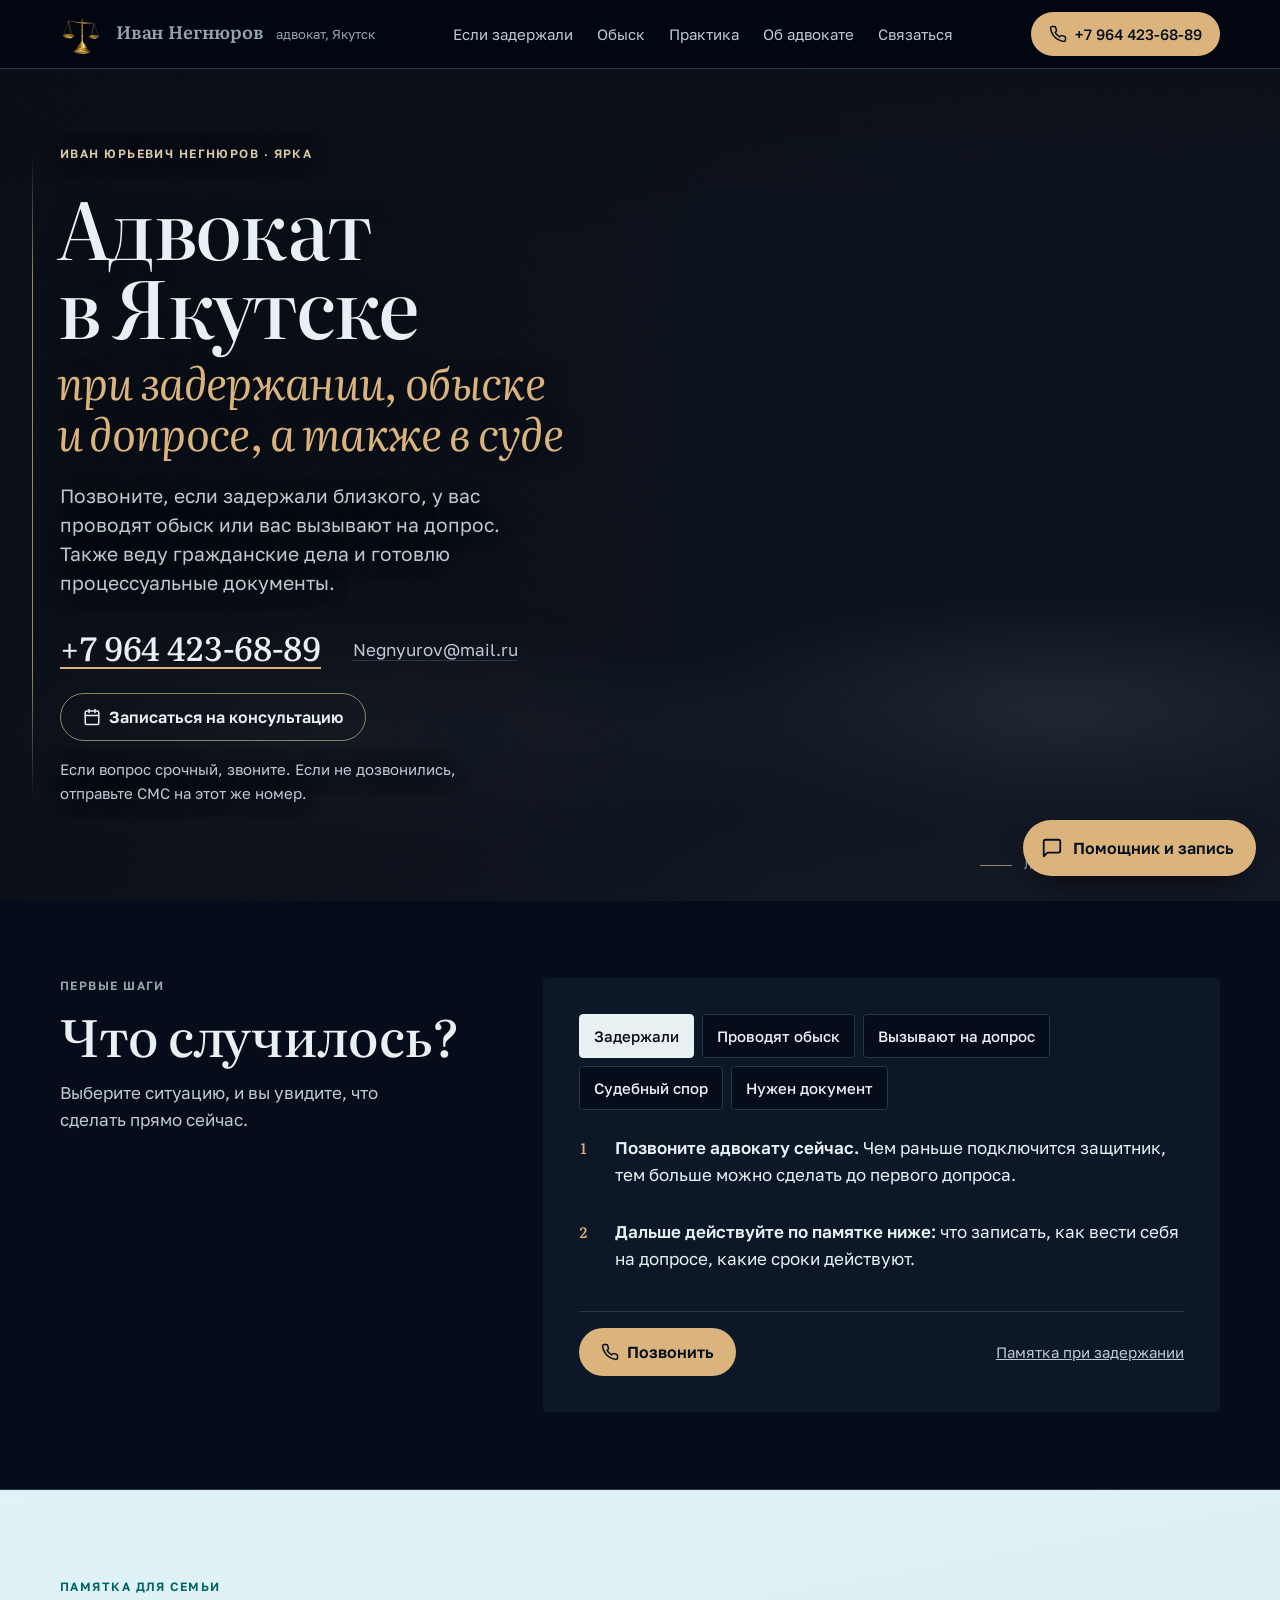
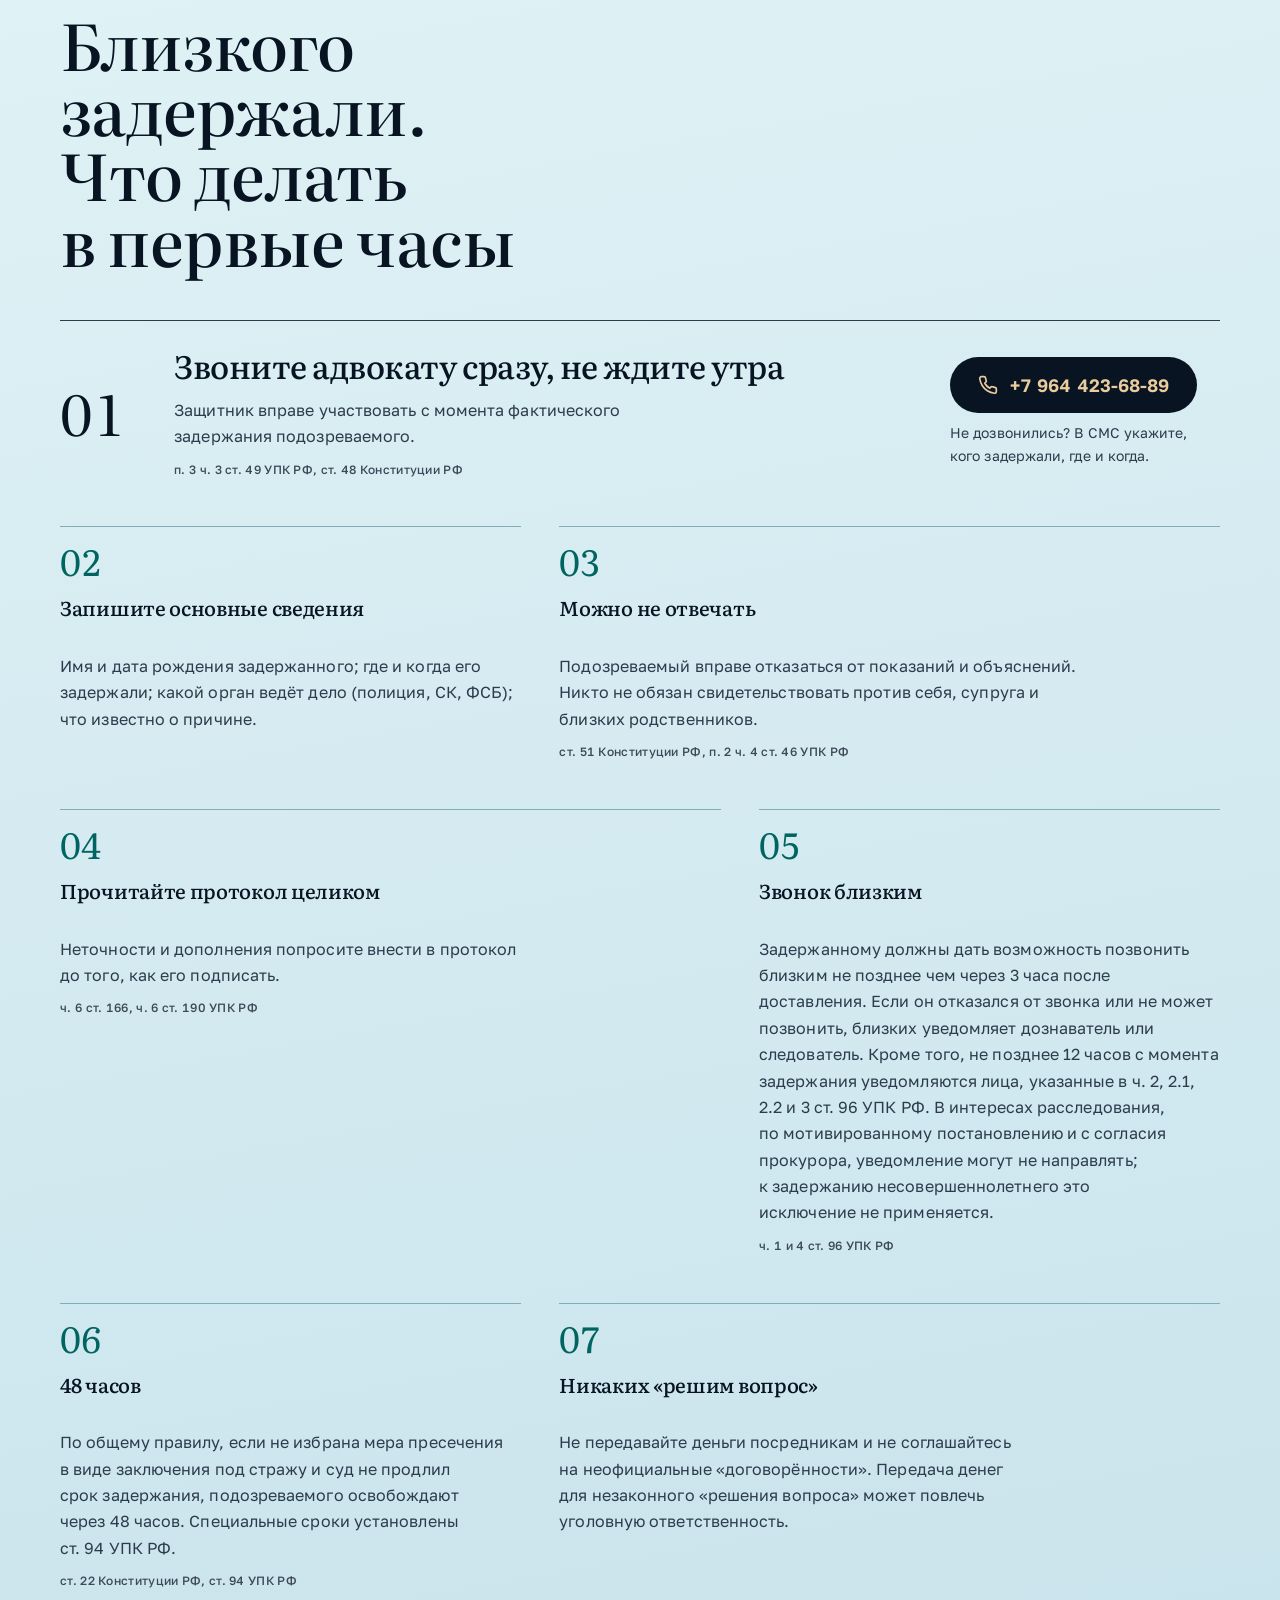
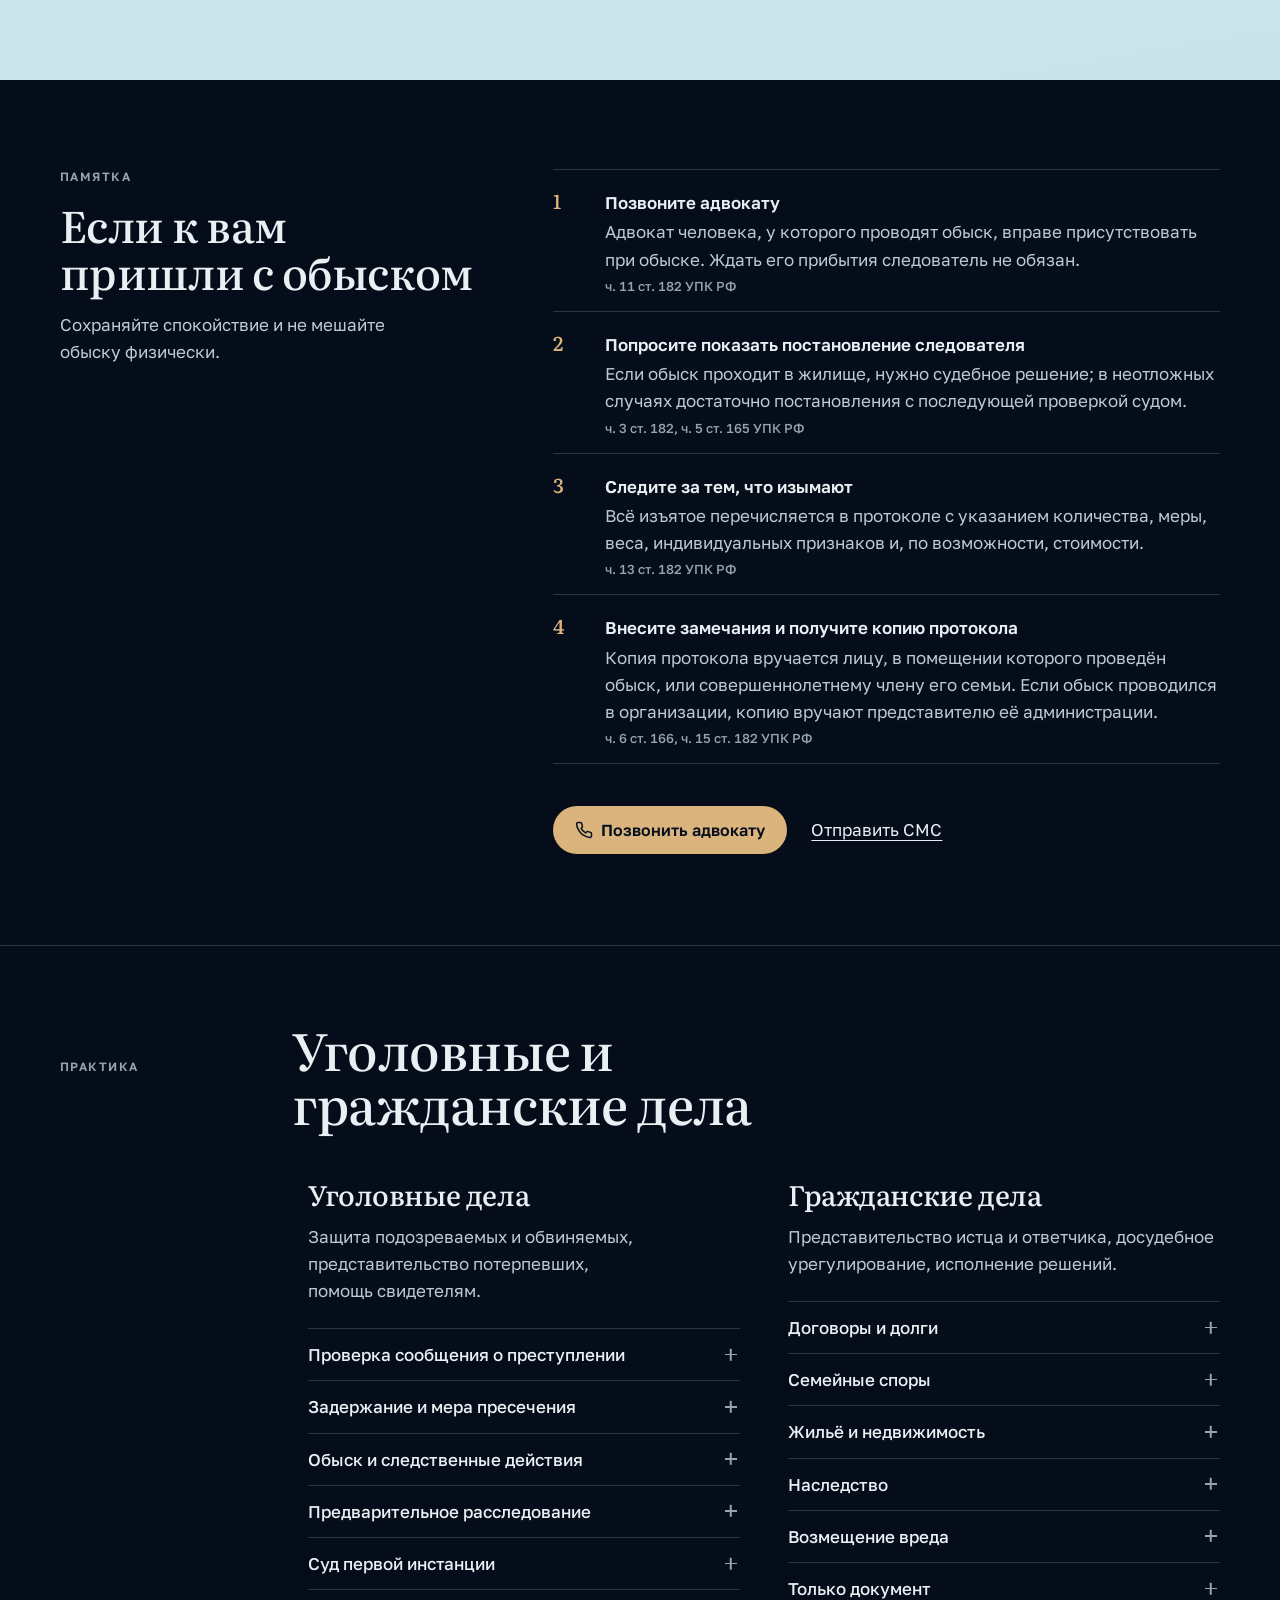
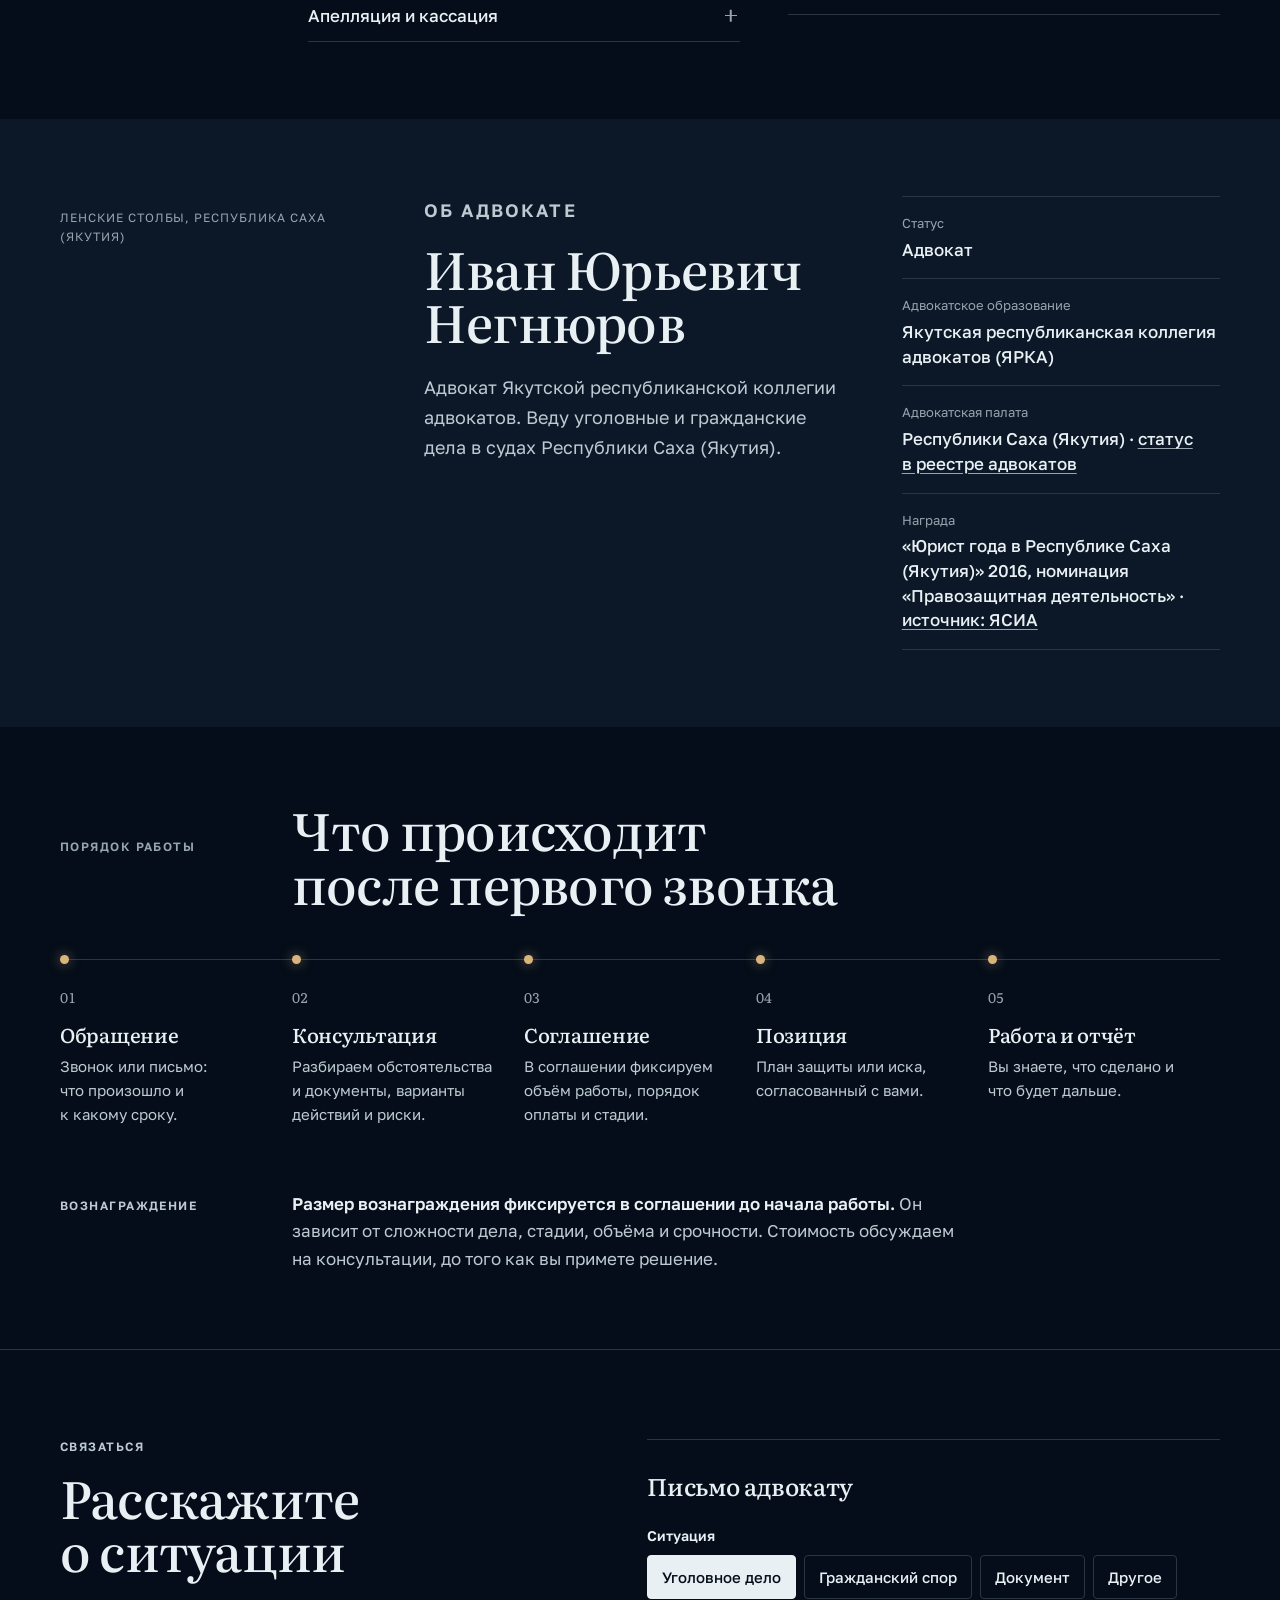
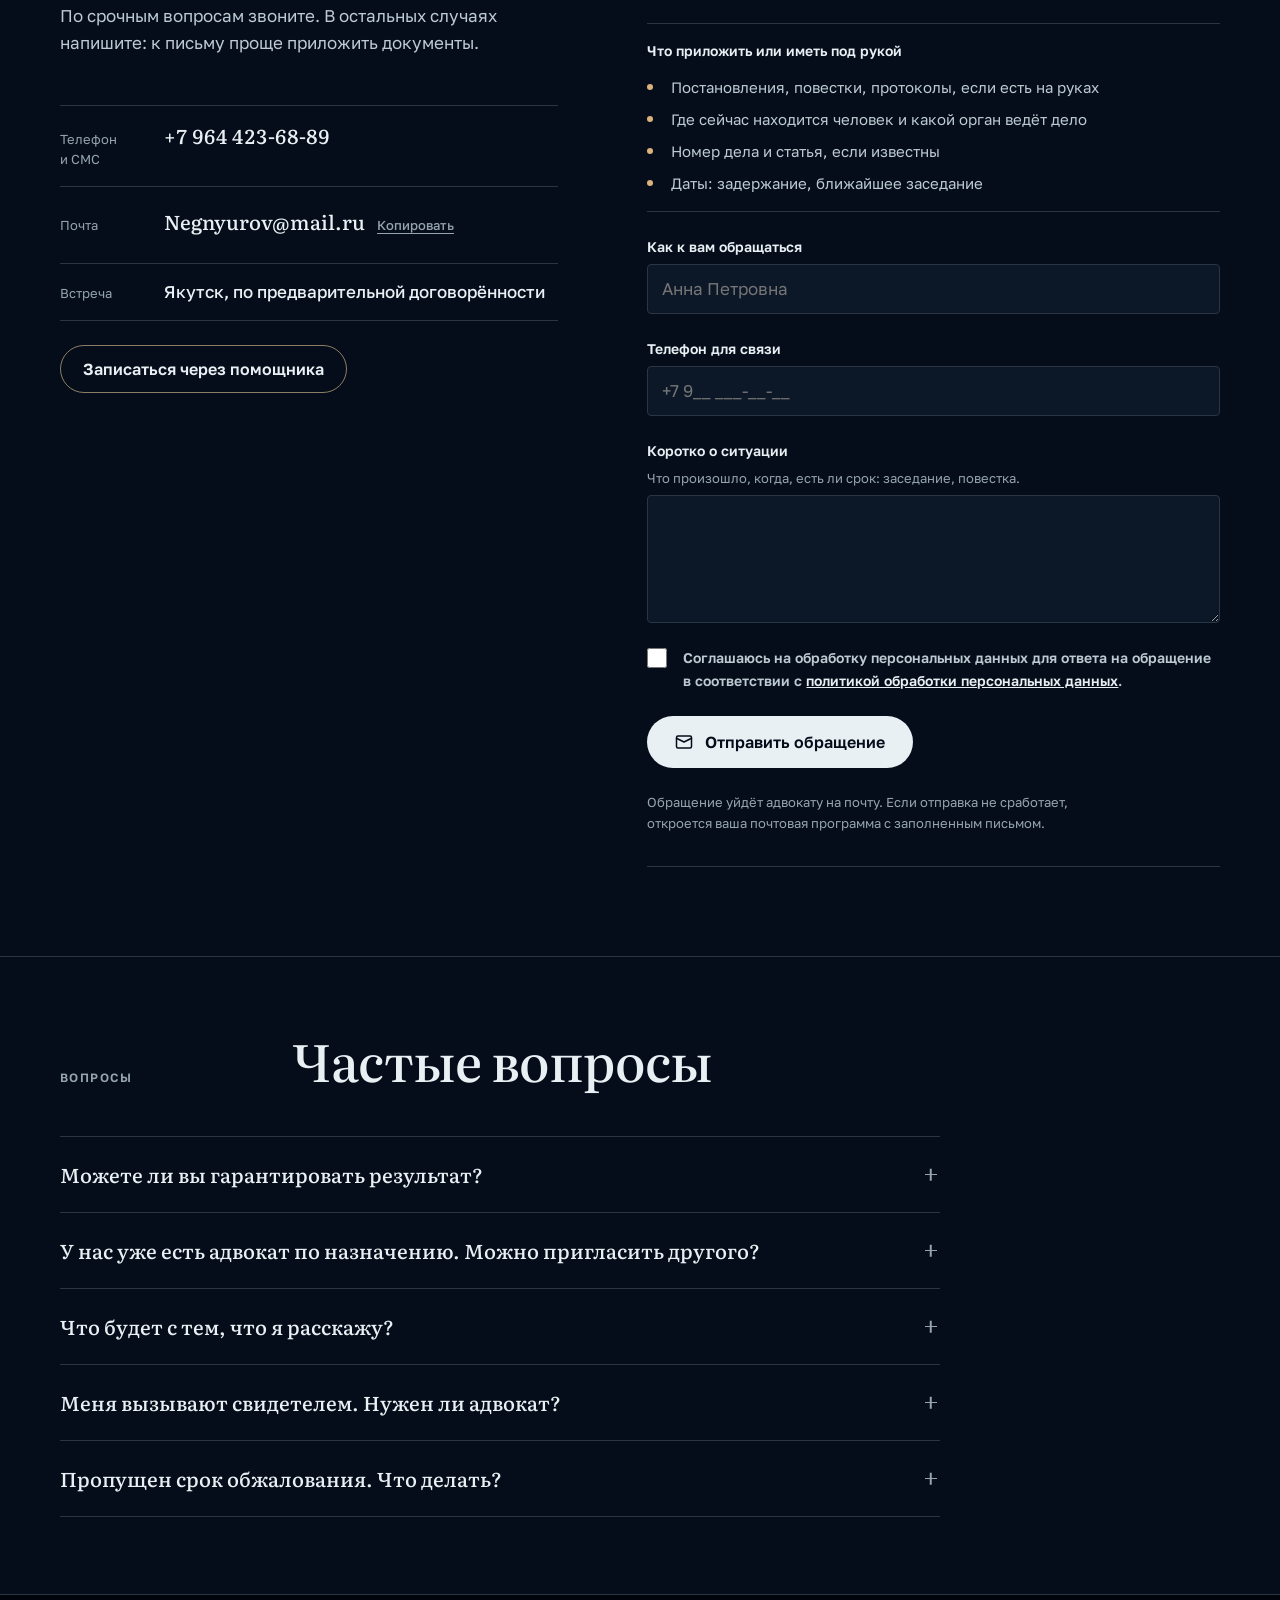
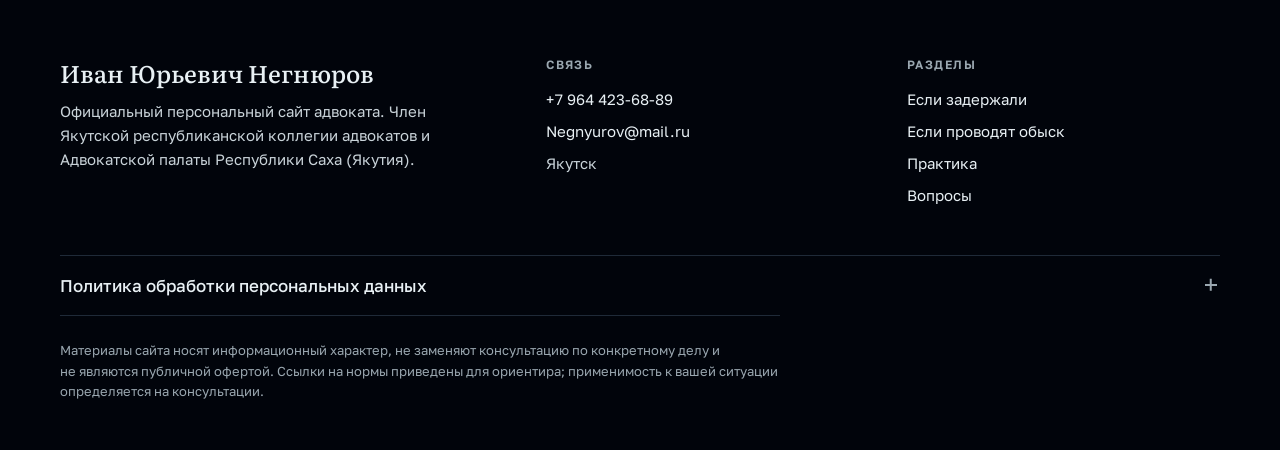
==== commit 54275d30: "Убраны повторы в текстах; стили и скрипты вынесены в site.css и site.js" ====
--- a/index.html
+++ b/index.html
@@ -23,395 +23,8 @@
 <link rel="preconnect" href="https://fonts.googleapis.com">
 <link rel="preconnect" href="https://fonts.gstatic.com" crossorigin>
 <link href="https://fonts.googleapis.com/css2?family=Literata:ital,opsz,wght@0,7..72,400;0,7..72,500;0,7..72,600;1,7..72,400&family=Golos+Text:wght@400;500;600&display=optional" rel="stylesheet">
-<style>
-:root{
-  --paper: oklch(15.5% 0.03 255);
-  --paper-2: oklch(20.5% 0.035 255);
-  --line: oklch(33% 0.03 255);
-  --ink: oklch(95% 0.01 230);
-  --ink-2: oklch(83% 0.018 235);
-  --ink-3: oklch(71% 0.022 240);
-  --wax: oklch(79% 0.085 75);
-  --wax-deep: oklch(86% 0.07 78);
-  --wax-soft: oklch(79% 0.085 75 / .3);
-  --on-accent: oklch(17% 0.03 255);
-  --aurora: oklch(84% 0.05 75);
-  --err: oklch(76% 0.14 25);
-  --ice: oklch(93% 0.022 215);
-  --wax-line: oklch(72% 0.05 215);
-  --on-wax: oklch(19% 0.035 255);
-  --on-wax-2: oklch(35% 0.035 250);
-  --serif: "Literata", Georgia, "Times New Roman", serif;
-  --sans: "Golos Text", -apple-system, BlinkMacSystemFont, "Segoe UI", system-ui, sans-serif;
-  --s2:8px;--s3:12px;--s4:16px;--s5:24px;--s6:32px;--s7:48px;--s8:64px;--s9:96px;
-  --ease: cubic-bezier(0.16,1,0.3,1);
-  --wrap: 1240px;
-  --z-sticky: 20; --z-bar: 30;
-}
-*,*::before,*::after{box-sizing:border-box}
-button{font:inherit;margin:0}
-[hidden]{display:none!important}
-html{scroll-behavior:smooth;scroll-padding-top:84px;-webkit-text-size-adjust:100%}
-body{margin:0;background:var(--paper);color:var(--ink);font:400 1.0625rem/1.6 var(--sans);font-optical-sizing:auto;-webkit-font-smoothing:antialiased}
-h1,h2,h3{font-family:var(--serif);font-weight:500;margin:0;text-wrap:balance;letter-spacing:-0.015em}
-p{margin:0;text-wrap:pretty}
-a{color:inherit}
-a[href^="tel"]{white-space:nowrap}
-:focus-visible{outline:3px solid var(--wax);outline-offset:3px;border-radius:2px}
-.wrap{max-width:var(--wrap);margin:0 auto;padding:0 max(20px,env(safe-area-inset-left)) 0 max(20px,env(safe-area-inset-right))}
-@media (min-width:700px){.wrap{padding:0 40px}}
-.eyebrow{font:600 .75rem/1.3 var(--sans);letter-spacing:.12em;text-transform:uppercase;color:var(--ink-3)}
-.law{font:500 .8125rem/1.4 var(--sans);color:var(--ink-3);font-variant-numeric:tabular-nums}
-.skip{position:absolute;left:-999px;top:8px;background:var(--ink);color:var(--paper);padding:8px 12px;z-index:99}
-.skip:focus{left:8px}
-.pill{display:inline-flex;align-items:center;justify-content:center;gap:var(--s2);min-height:48px;padding:0 22px;border-radius:999px;background:var(--wax);color:var(--on-accent);box-shadow:0 0 0 0 oklch(79% 0.085 75 / 0);text-decoration:none;font:600 1rem/1 var(--sans);font-variant-numeric:tabular-nums;white-space:nowrap;transition:background .15s,transform .15s}
-.pill{transition:background .2s,transform .15s,box-shadow .4s var(--ease)}
-.pill:hover{background:var(--wax-deep);box-shadow:0 0 28px 2px oklch(79% 0.085 75 / .35)}
-.pill:active{transform:scale(.97)}
-.pill svg{width:18px;height:18px;flex:none}
-.tag{-webkit-appearance:none;appearance:none;text-align:left;justify-content:flex-start;margin:0;font:500 .9375rem/1.2 var(--sans);min-height:44px;padding:10px 14px;border-radius:4px;border:1px solid var(--line);background:var(--paper);color:var(--ink);cursor:pointer;transition:background .15s,border-color .15s,color .15s;display:inline-flex;align-items:center}
-.tag:hover{border-color:var(--ink-3)}
-
-/* header */
-.top{position:sticky;top:0;z-index:var(--z-sticky);background:oklch(12% 0.028 255);border-bottom:1px solid var(--line)}
-.top .wrap{display:flex;align-items:center;justify-content:space-between;height:68px;gap:var(--s5)}
-.brand{display:flex;align-items:center;gap:var(--s3);text-decoration:none;min-width:0}
-.logo-mark{width:44px;height:44px;flex:none;display:block}
-.brand-txt{display:flex;align-items:baseline;gap:var(--s3);min-width:0}
-.brand b{font:600 1.125rem/1 var(--serif);letter-spacing:-0.01em;white-space:nowrap}
-.brand span{font-size:.8125rem;color:var(--ink-3);white-space:nowrap}
-.nav{display:flex;gap:var(--s5);font-size:.9375rem}
-.nav a{white-space:nowrap;text-decoration:none;color:var(--ink-2);padding:12px 0;background:linear-gradient(currentColor,currentColor) left calc(100% - 6px)/0 1px no-repeat;transition:background-size .3s var(--ease),color .15s}
-.nav a:hover{color:var(--ink);background-size:100% 1px}
-.top .pill{min-height:44px;padding:0 18px;font-size:.9375rem;font-weight:500}
-@media (max-width:1040px){.nav{display:none}}
-@media (max-width:600px){.top .pill{display:none}.brand-txt span{display:none}}
-
-/* hero */
-.hero{position:relative;overflow:hidden;isolation:isolate;min-height:min(calc(100svh - 68px),860px);display:flex;align-items:center;padding:clamp(48px,5.5vw,88px) 0 clamp(72px,7vw,104px);background:#0c121c}
-.hero-bg{position:absolute;inset:-3%;z-index:-4;background:#0c121c url("https://u312853943.p.clickup-attachments.com/u312853943/78ae85b1-e9a0-4fb4-989a-6b862d6e22f1/hero.jpg?view=open") 70% 50%/cover no-repeat;transform-origin:72% 62%;animation:kb 38s cubic-bezier(.45,0,.55,1) infinite alternate}
-@keyframes kb{from{transform:scale(1.02)}to{transform:scale(1.1) translate3d(-1.2%,-.8%,0)}}
-.hero-fog{position:absolute;left:-25%;right:-25%;bottom:6%;height:42%;z-index:-3;pointer-events:none;background:radial-gradient(38% 55% at 32% 70%,rgba(196,210,228,.16),rgba(196,210,228,0) 70%),radial-gradient(34% 50% at 72% 62%,rgba(196,210,228,.12),rgba(196,210,228,0) 70%);filter:blur(18px);animation:fog 46s linear infinite alternate}
-@keyframes fog{from{transform:translate3d(-6%,0,0)}to{transform:translate3d(6%,0,0)}}
-.hero-shade{position:absolute;inset:0;z-index:-2;pointer-events:none;background:linear-gradient(90deg,rgba(9,13,21,.84) 0%,rgba(9,13,21,.58) 36%,rgba(9,13,21,.12) 62%,rgba(9,13,21,0) 80%),linear-gradient(0deg,rgba(18,25,37,1) 0%,rgba(18,25,37,0) 26%),linear-gradient(180deg,rgba(9,13,21,.55) 0%,rgba(9,13,21,0) 22%)}
-.hero-grain{position:absolute;inset:0;z-index:-1;pointer-events:none;opacity:.08;mix-blend-mode:overlay;background-image:url("data:image/svg+xml,%3Csvg xmlns='http://www.w3.org/2000/svg' width='160' height='160'%3E%3Cfilter id='n'%3E%3CfeTurbulence type='fractalNoise' baseFrequency='.9' numOctaves='2' stitchTiles='stitch'/%3E%3C/filter%3E%3Crect width='100%25' height='100%25' filter='url(%23n)'/%3E%3C/svg%3E")}
-.hero .wrap{width:100%}
-.hero-copy{position:relative;max-width:640px}
-.hero-copy::before{content:"";position:absolute;left:-28px;top:6px;bottom:6px;width:1px;background:linear-gradient(rgba(214,186,140,0),rgba(214,186,140,.7) 20%,rgba(214,186,140,.7) 80%,rgba(214,186,140,0))}
-.hero-cap{white-space:nowrap;position:absolute;right:max(20px,4vw);bottom:28px;margin:0;font:500 .75rem/1.3 var(--sans);letter-spacing:.12em;text-transform:uppercase;color:rgba(222,228,238,.62);display:flex;align-items:center;gap:12px}
-.hero-cap::before{content:"";width:32px;height:1px;background:rgba(214,186,140,.7)}
-.hero h1,.hero .lead,.hero .hero-note,.hero .eyebrow{text-shadow:0 1px 20px rgba(8,12,20,.75)}
-@media (max-width:1100px){.hero-copy::before{display:none}}
-@media (max-width:900px){.hero{min-height:0;align-items:flex-end;padding-top:clamp(200px,46vw,340px)}.hero-bg{background-position:76% 30%}.hero-shade{background:linear-gradient(0deg,rgba(18,25,37,1) 0%,rgba(12,18,28,.92) 45%,rgba(12,18,28,.35) 75%,rgba(12,18,28,.1) 100%)}.hero-cap{top:20px;bottom:auto}}
-@media (prefers-reduced-motion:reduce){.hero-bg,.hero-fog{animation:none}}
-.hero h1{font-size:clamp(2.5rem,6.2vw,5.25rem);line-height:1;letter-spacing:-0.03em;margin:var(--s5) 0 var(--s5);margin-left:-0.04em}
-.hero h1 em{display:block;margin-top:var(--s3);font-size:.56em;line-height:1.15;letter-spacing:-.015em;max-width:22ch;font-style:italic;font-weight:400;color:var(--wax)}
-.hero .eyebrow{color:var(--aurora)}
-.lead{font-size:clamp(1.125rem,1.5vw,1.25rem);line-height:1.5;color:var(--ink-2);max-width:38ch}
-.hero-contacts{margin-top:var(--s6);display:flex;flex-wrap:wrap;gap:var(--s4) var(--s6);align-items:center}
-.phone-big{font:500 clamp(1.625rem,2.6vw,2.125rem)/1 var(--serif);text-decoration:none;font-variant-numeric:tabular-nums;letter-spacing:-0.01em;border-bottom:2px solid var(--wax);padding-bottom:4px;transition:color .15s}
-.phone-big:hover{color:var(--wax)}
-.mail-link{color:var(--ink-2);text-decoration:underline;text-decoration-color:var(--line);text-underline-offset:4px;overflow-wrap:anywhere}
-.mail-link:hover{text-decoration-color:var(--ink)}
-.hero-note{margin-top:var(--s4);font-size:.9375rem;color:var(--ink-2);max-width:46ch}
-.hero-note + .hero-note{margin-top:var(--s2);color:var(--ink-3);font-size:.875rem}
-
-/* triage */
-.triage-band{padding:clamp(48px,6vw,80px) 0;border-bottom:1px solid var(--line)}
-.triage-grid{display:grid;grid-template-columns:minmax(0,.75fr) minmax(0,1.25fr);gap:var(--s6) clamp(32px,6vw,88px);align-items:start}
-.triage-intro h2{font-size:clamp(2rem,4vw,3.25rem);line-height:1.05;margin:var(--s4) 0 var(--s4)}
-.triage-intro p:last-child{color:var(--ink-2);max-width:34ch}
-@media (max-width:900px){.triage-grid{grid-template-columns:1fr}}
-.triage{background:var(--paper-2);border-radius:4px;padding:clamp(24px,3vw,36px)}
-.chips{display:flex;flex-wrap:wrap;gap:var(--s2);margin-bottom:var(--s5)}
-.chip[aria-pressed="true"]{background:var(--ink);color:var(--paper);border-color:var(--ink)}
-.steps{list-style:none;margin:0;padding:0;display:grid;gap:var(--s4);counter-reset:st;min-height:15.5em}
-.steps li{display:grid;grid-template-columns:24px 1fr;gap:var(--s3);counter-increment:st;align-items:baseline}
-.steps li::before{content:counter(st);font:500 .9375rem/1.6 var(--serif);color:var(--wax);font-variant-numeric:tabular-nums}
-.steps strong{font-weight:600}
-.steps .law{display:block;margin-top:2px}
-.triage-foot{margin-top:var(--s5);padding-top:var(--s4);border-top:1px solid var(--line);display:flex;justify-content:space-between;align-items:center;gap:var(--s4);flex-wrap:wrap;font-size:.9375rem}
-.triage-foot .more{color:var(--ink-2);padding:10px 0}
-@media (max-width:900px){.hero-grid{grid-template-columns:1fr}}
-
-/* urgent */
-.urgent{background:linear-gradient(170deg,oklch(95% 0.02 210),oklch(90% 0.03 220));color:var(--on-wax);padding:clamp(56px,7vw,96px) 0}
-.urgent .eyebrow{color:oklch(45% 0.09 190)!important}
-.urgent .memo li::before{color:oklch(45% 0.09 190)}
-.urgent .memo li.lead-item::before{color:var(--on-wax)}
-.urgent ::selection{background:var(--on-wax);color:var(--ice)}
-.urgent .eyebrow{color:var(--on-wax-2)}
-.urgent :focus-visible{outline-color:var(--on-wax)}
-.urgent h2{font-size:clamp(2.25rem,5vw,4rem);line-height:1.02;margin:var(--s4) 0 var(--s7);max-width:16ch}
-.memo{list-style:none;margin:0;padding:0;display:grid;grid-template-columns:repeat(3,1fr);gap:var(--s7) var(--s7);counter-reset:m}
-.memo li{counter-increment:m;border-top:1px solid var(--wax-line);padding-top:var(--s4);line-height:1.65;letter-spacing:.005em}
-.memo li::before{content:counter(m,decimal-leading-zero);display:block;font:400 2.25rem/1 var(--serif);color:var(--on-wax-2);margin-bottom:var(--s4);font-variant-numeric:tabular-nums}
-.memo h3{font-size:1.25rem;line-height:1.25;margin-bottom:var(--s2);color:var(--on-wax)}
-.memo p{color:var(--on-wax-2);font-size:1rem}
-.memo .law{color:oklch(40% 0.03 250);display:block;margin-top:var(--s3);font-size:.75rem;letter-spacing:.025em}
-.memo li.lead-item{grid-column:1/-1;display:grid;grid-template-columns:auto 1fr auto;gap:var(--s3) var(--s7);align-items:center;border-top-color:var(--on-wax-2);padding-top:var(--s5)}
-.memo li.lead-item::before{font-size:3.5rem;margin:0;grid-row:span 2;color:var(--on-wax)}
-.memo li.lead-item h3{font-size:clamp(1.5rem,2.6vw,2rem);margin:0}
-.memo li.lead-item .lead-cta{grid-column:3;grid-row:1/span 2;display:grid;gap:var(--s2);justify-items:start;text-align:left}
-.btn-paper{display:inline-flex;align-items:center;gap:var(--s3);min-height:56px;padding:0 28px;border-radius:999px;background:oklch(19% 0.035 255);color:oklch(86% 0.07 78);text-decoration:none;font:600 1.125rem/1 var(--sans);font-variant-numeric:tabular-nums;transition:transform .15s,background .15s}
-.btn-paper:hover{background:oklch(26% 0.045 255)}
-.btn-paper:active{transform:scale(.97)}
-.btn-paper svg{width:20px;height:20px}
-.lead-cta small{font-size:.875rem;color:var(--on-wax-2);max-width:30ch}
-@media (min-width:901px){
-  .memo{grid-template-columns:repeat(12,1fr);column-gap:clamp(20px,3vw,48px)}
-  .memo li:not(.lead-item){grid-column:span 5}
-  .memo li:nth-child(3),.memo li:nth-child(4),.memo li:nth-child(7){grid-column:span 7}
-  .memo li p{max-width:52ch}
-  .memo li:not(.lead-item){min-height:13.5rem}
-  .memo li:not(.lead-item) h3{min-height:3.1rem}
-  .memo li:nth-child(2){grid-column:1/6}.memo li:nth-child(3){grid-column:6/13}
-  .memo li:nth-child(4){grid-column:1/8}.memo li:nth-child(5){grid-column:8/13}
-  .memo li:nth-child(6){grid-column:1/6}.memo li:nth-child(7){grid-column:6/13}
-}
-@media (max-width:900px){
-  .memo{grid-template-columns:1fr 1fr}
-  .memo li.lead-item{grid-template-columns:auto 1fr}
-  .memo li.lead-item .lead-cta{grid-column:1/-1;grid-row:auto;justify-items:start;text-align:left;margin-top:var(--s3)}
-}
-@media (max-width:600px){
-  .memo{grid-template-columns:1fr;gap:var(--s6)}
-  .memo li.lead-item{grid-template-columns:1fr}
-  .memo li.lead-item::before{grid-row:auto;font-size:2.5rem}
-  .btn-paper{width:100%;justify-content:center}
-}
-
-/* search block */
-.search{padding:clamp(56px,7vw,96px) 0;border-bottom:1px solid var(--line)}
-.search-grid{display:grid;grid-template-columns:minmax(0,1fr) minmax(0,1.6fr);gap:var(--s6) clamp(40px,6vw,96px)}
-.search h2{font-size:clamp(1.75rem,3.4vw,2.75rem);line-height:1.08;margin-top:var(--s4)}
-.search-intro{margin-top:var(--s4);color:var(--ink-2);max-width:36ch}
-.slist{list-style:none;margin:0;padding:0;counter-reset:s}
-.slist li{counter-increment:s;display:grid;grid-template-columns:40px 1fr;gap:var(--s3);align-items:baseline;padding:var(--s4) 0;border-top:1px solid var(--line)}
-.slist li:last-child{border-bottom:1px solid var(--line)}
-.slist li::before{content:counter(s);font:500 1.25rem/1.4 var(--serif);color:var(--wax)}
-.slist strong{display:block;font-weight:600;margin-bottom:2px}
-.slist p{color:var(--ink-2)}
-.slist .law{display:block;margin-top:4px}
-.search-cta{grid-column:2;display:flex;align-items:center;gap:var(--s5);flex-wrap:wrap;margin-top:var(--s2)}
-.cta-note{flex-basis:100%;font-size:.875rem;color:var(--ink-2)}
-.sms-link{color:var(--ink);text-underline-offset:4px;padding:12px 0}
-@media (max-width:800px){.search-cta{grid-column:auto}}
-@media (max-width:800px){.search-grid{grid-template-columns:1fr}}
-
-/* sections */
-section.block{padding:clamp(48px,6vw,88px) 0}
-.contact.block{padding:clamp(56px,7vw,96px) 0}
-.sec-head{display:grid;grid-template-columns:200px 1fr;gap:var(--s6);margin-bottom:var(--s7);align-items:baseline}
-.sec-head h2{font-size:clamp(2rem,4vw,3.25rem);line-height:1.05;max-width:20ch}
-.sec-head .eyebrow{padding-top:0}
-@media (max-width:800px){.sec-head{grid-template-columns:1fr;gap:var(--s3)}.sec-head .eyebrow{padding-top:0}}
-
-.practice{display:grid;grid-template-columns:200px 1fr 1fr;gap:var(--s6) var(--s7);align-items:start}
-.area h3{font-size:1.75rem;line-height:1.15;margin-bottom:var(--s3)}
-.area > p{color:var(--ink-2);margin-bottom:var(--s5);max-width:42ch}
-.stages{list-style:none;margin:0;padding:0}
-.stages li{border-top:1px solid var(--line)}
-.stages li:last-child{border-bottom:1px solid var(--line)}
-summary{list-style:none;cursor:pointer}
-summary::-webkit-details-marker{display:none}
-.stages summary{display:flex;justify-content:space-between;align-items:center;gap:var(--s4);padding:12px 0;font-weight:500;min-height:48px}
-.pm{flex:none;width:18px;height:18px;position:relative;color:var(--ink-3)}
-.pm::before,.pm::after{content:"";position:absolute;left:3px;right:3px;top:8px;height:1.5px;background:currentColor;transition:transform .3s var(--ease)}
-.pm::after{transform:rotate(90deg)}
-details[open] > summary .pm::after{transform:rotate(0)}
-summary:hover .pm{color:var(--wax)}
-.stages details p{padding:0 0 var(--s4);color:var(--ink-2);max-width:56ch;font-size:1rem}
-@media (max-width:1000px){.practice{grid-template-columns:1fr 1fr}.practice > .spacer{display:none}}
-@media (max-width:700px){.practice{grid-template-columns:1fr;gap:var(--s7)}}
-
-.about{background:var(--paper-2)}
-.about-grid{display:grid;grid-template-columns:minmax(220px,300px) minmax(0,1.3fr) minmax(0,1fr);gap:var(--s6) var(--s8);align-items:start}
-.about-photo{margin:0}
-.about-photo img{display:block;width:100%;height:auto;border-radius:2px;box-shadow:0 30px 60px -30px rgba(0,0,0,.7)}
-.about-photo figcaption{margin-top:var(--s3);font-size:.75rem;letter-spacing:.08em;text-transform:uppercase;color:var(--ink-3)}
-.seal{width:176px;height:176px;color:var(--wax);display:block}
-.seal .ring{font:600 10.5px var(--sans);letter-spacing:.2em;fill:currentColor}
-.seal .mono{font:500 64px Literata,Georgia,serif;fill:currentColor;letter-spacing:-.12em}
-.about-text h2{font-size:clamp(2rem,4vw,3.25rem);line-height:1.05;margin:var(--s4) 0 var(--s5)}
-.about-text p{font-size:1.125rem;line-height:1.65;color:var(--ink-2);max-width:60ch}
-.about-text p + p{margin-top:var(--s4)}
-.facts{margin:0}
-.facts div{padding:var(--s4) 0;border-top:1px solid var(--line)}
-.facts div:last-child{border-bottom:1px solid var(--line)}
-.facts dt{font-size:.8125rem;color:var(--ink-3);margin-bottom:4px}
-.facts dd{margin:0;font-weight:500;line-height:1.45}
-.facts dd a{text-decoration:underline;text-decoration-color:var(--ink-3);text-underline-offset:3px}
-.facts dd a:hover{color:var(--wax);text-decoration-color:var(--wax)}
-@media (max-width:1000px){.about-grid{grid-template-columns:1fr 1fr}.about-photo{grid-column:1/-1}.about-photo img{max-height:380px;object-fit:cover;object-position:50% 30%}}
-@media (max-width:700px){.about-grid{grid-template-columns:1fr}}
-
-.process{list-style:none;margin:0;padding:0;display:grid;grid-template-columns:repeat(5,1fr)}
-.process li{padding:var(--s5) var(--s5) 0 0;position:relative}
-.process li::before{content:"";position:absolute;top:0;left:0;right:0;height:1px;background:var(--line)}
-.process li::after{content:"";position:absolute;top:-4px;left:0;width:9px;height:9px;border-radius:50%;background:var(--wax);box-shadow:0 0 12px oklch(79% 0.085 75 / .6)}
-.process .n{font:400 .875rem/1 var(--serif);color:var(--ink-3);font-variant-numeric:tabular-nums}
-.process h3{font-size:1.25rem;line-height:1.2;margin:var(--s3) 0 var(--s2)}
-.process p{font-size:.9375rem;color:var(--ink-2)}
-.fee{margin-top:var(--s8);display:grid;grid-template-columns:200px 1fr;gap:var(--s6);align-items:baseline}
-.fee p{max-width:62ch;color:var(--ink-2)}
-.fee p strong{color:var(--ink);font-weight:600}
-@media (max-width:1000px){.process{grid-template-columns:1fr 1fr;row-gap:var(--s6)}}
-@media (max-width:560px){.process{grid-template-columns:1fr}.fee{grid-template-columns:1fr;gap:var(--s3)}}
-
-/* contact */
-.contact{border-top:1px solid var(--line)}
-.contact-grid{display:grid;grid-template-columns:minmax(0,1fr) minmax(0,1.15fr);gap:clamp(40px,7vw,104px);align-items:start}
-.contact-side h2{font-size:clamp(2rem,4vw,3.25rem);line-height:1.05;margin:var(--s4) 0 var(--s5)}
-.contact-side > p{color:var(--ink-2);max-width:44ch}
-.clist{margin:var(--s7) 0 0;padding:0;list-style:none}
-.clist li{display:grid;grid-template-columns:88px 1fr;gap:var(--s4);padding:var(--s4) 0;border-top:1px solid var(--line);align-items:baseline}
-.clist li:last-child{border-bottom:1px solid var(--line)}
-.clist span{font-size:.8125rem;color:var(--ink-3)}
-.clist a{font:500 1.25rem/1.3 var(--serif);text-decoration:none;font-variant-numeric:tabular-nums;overflow-wrap:anywhere}
-.clist a:hover{color:var(--wax)}
-.clist .plain{font:500 1.0625rem/1.4 var(--sans)}
-.copy{margin-left:var(--s2);font:500 .8125rem/1 var(--sans);border:0;background:none;color:var(--ink-3);cursor:pointer;padding:12px 4px;text-decoration:underline;text-underline-offset:3px}
-.copy:hover{color:var(--ink)}
-.copy,.triage-foot .more,.sms-link{display:inline-flex;align-items:center;min-height:44px}
-
-form{display:grid;gap:var(--s5);border-top:1px solid var(--line);border-bottom:1px solid var(--line);padding:var(--s6) 0}
-.form-title{font-size:1.5rem;line-height:1.2}
-.field{display:grid;gap:6px}
-.field > label,.legend{font-size:.875rem;font-weight:600}
-.field .hint{font-size:.8125rem;color:var(--ink-3)}
-input[type=text],input[type=tel],textarea{font:400 1.0625rem/1.4 var(--sans);color:var(--ink);background:var(--paper-2);border:1px solid var(--line);border-radius:4px;padding:12px 14px;min-height:48px;width:100%;transition:border-color .15s,box-shadow .15s}
-textarea{min-height:128px;resize:vertical}
-input:hover,textarea:hover{border-color:var(--ink-3)}
-input:focus,textarea:focus{outline:none;border-color:var(--wax);box-shadow:0 0 0 3px var(--wax-soft)}
-.field.err input,.field.err textarea{border-color:var(--err)}
-.err-msg{font-size:.8125rem;font-weight:500;color:var(--err);display:none}
-.field.err .err-msg{display:block}
-.sit{display:flex;flex-wrap:wrap;gap:var(--s2);border:0;padding:0;margin:0;min-width:0}
-.sit legend{margin-bottom:var(--s2);padding:0}
-.sit input{position:absolute;opacity:0;width:1px;height:1px}
-.sit input:checked + label{background:var(--ink);color:var(--paper);border-color:var(--ink)}
-.sit input:focus-visible + label{outline:3px solid var(--wax);outline-offset:2px}
-.bring{border-top:1px solid var(--line);border-bottom:1px solid var(--line);padding:var(--s4) 0}
-.bring p{font-size:.875rem;font-weight:600;margin-bottom:var(--s3)}
-.bring ul{margin:0;padding:0;list-style:none;display:grid;gap:var(--s2)}
-.bring li{display:grid;grid-template-columns:16px 1fr;gap:var(--s2);font-size:.9375rem;color:var(--ink-2)}
-.bring li::before{content:"";width:6px;height:6px;border-radius:50%;background:var(--wax);margin-top:.62em}
-.consent{display:grid;grid-template-columns:24px 1fr;gap:var(--s3);font-size:.875rem;color:var(--ink-2);align-items:start;cursor:pointer}
-.consent input{width:20px;height:20px;margin:1px 0 0;accent-color:var(--wax)}
-.consent a{color:var(--ink)}
-.submit{justify-self:start;font:600 1rem/1 var(--sans);min-height:52px;padding:0 28px;border:0;border-radius:999px;background:var(--ink);color:var(--paper);cursor:pointer;display:inline-flex;align-items:center;gap:var(--s3);transition:background .15s,transform .15s}
-.submit:hover{background:var(--wax)}
-.submit:active{transform:scale(.97)}
-.submit svg{width:18px;height:18px}
-.form-note{font-size:.8125rem;color:var(--ink-3);max-width:56ch}
-.done{display:none;border-top:1px solid var(--line);border-bottom:1px solid var(--line);padding:var(--s6) 0;gap:var(--s3)}
-.done.show{display:grid}
-.done h3{font-size:1.375rem}
-.done p{color:var(--ink-2);font-size:.9375rem}
-.done .row{display:flex;gap:var(--s3);flex-wrap:wrap;margin-top:var(--s2)}
-.done .row a,.done .row button{font:500 .9375rem/1 var(--sans);min-height:44px;padding:0 16px;border-radius:4px;border:1px solid var(--line);background:var(--paper);cursor:pointer;color:var(--ink);text-decoration:none;display:inline-flex;align-items:center}
-.done .row a{background:var(--wax);color:var(--on-accent);border-color:var(--wax)}
-.done .row button:hover{border-color:var(--ink)}
-.noscript{font-size:.9375rem;color:var(--ink-2);margin-top:var(--s4)}
-@media (max-width:900px){.contact-grid{grid-template-columns:1fr}}
-
-.faqs{border-top:1px solid var(--line)}
-.faq{max-width:880px}
-.faq > details{border-top:1px solid var(--line)}
-.faq > details:last-child{border-bottom:1px solid var(--line)}
-.faq summary{display:flex;justify-content:space-between;gap:var(--s5);padding:var(--s5) 0;font:500 1.25rem/1.35 var(--serif)}
-.faq summary .pm{margin-top:5px}
-.faq summary:hover{color:var(--wax)}
-.faq .a{padding:0 0 var(--s5);color:var(--ink-2);max-width:66ch}
-.faq .a p + p{margin-top:var(--s3)}
-
-footer{background:oklch(10.5% 0.025 255);color:oklch(86% 0.014 235);border-top:1px solid var(--line);padding:var(--s8) 0 var(--s7)}
-.foot{display:grid;grid-template-columns:1.4fr 1fr 1fr;gap:var(--s7);align-items:start}
-.foot b{font:500 1.5rem/1.2 var(--serif);color:var(--ink);display:block;margin-bottom:var(--s3)}
-.foot p,.foot li{font-size:.9375rem;line-height:1.6}
-.foot ul{list-style:none;margin:0;padding:0;display:grid;gap:var(--s2)}
-.foot a{text-decoration:none;color:var(--ink);font-variant-numeric:tabular-nums;overflow-wrap:anywhere}
-.foot a:hover{text-decoration:underline;text-underline-offset:3px}
-.foot .h{font:600 .75rem/1 var(--sans);letter-spacing:.12em;text-transform:uppercase;color:oklch(72% 0.02 240);margin-bottom:var(--s4)}
-.privacy{margin-top:var(--s7);border-top:1px solid oklch(28% 0.03 255)}
-.privacy summary{display:flex;justify-content:space-between;align-items:center;gap:var(--s4);padding:var(--s4) 0;font-weight:500;color:var(--ink);min-height:48px}
-.privacy summary .pm{color:oklch(72% 0.02 240)}
-.privacy .a{font-size:.875rem;line-height:1.6;color:oklch(80% 0.018 235);max-width:80ch;padding-bottom:var(--s4);display:grid;gap:var(--s2)}
-.legal{padding-top:var(--s5);border-top:1px solid oklch(28% 0.03 255);font-size:.8125rem;color:oklch(72% 0.02 240);max-width:90ch}
-footer :focus-visible{outline-color:var(--wax)}
-@media (max-width:800px){.foot{grid-template-columns:1fr;gap:var(--s6)}}
-
-.mbar{display:none}
-@media (max-width:700px){
-  body{padding-bottom:calc(76px + env(safe-area-inset-bottom))}
-  .mbar{display:grid;grid-template-columns:1.6fr 1fr;gap:var(--s2);position:fixed;left:0;right:0;bottom:0;z-index:var(--z-bar);padding:10px 12px calc(10px + env(safe-area-inset-bottom));background:oklch(12% 0.028 255);border-top:1px solid var(--line)}
-  .mbar a{display:flex;align-items:center;justify-content:center;gap:8px;min-height:52px;border-radius:999px;text-decoration:none;font-weight:600;font-size:1rem}
-  .mbar .p{background:var(--wax);color:var(--on-accent)}
-  .mbar .w{border:1px solid var(--ink-3);color:var(--ink)}
-  .mbar svg{width:18px;height:18px}
-}
-/* chat assistant */
-.btn-ghost{display:inline-flex;align-items:center;gap:var(--s2);min-height:48px;padding:0 22px;border-radius:999px;border:1px solid rgba(214,186,140,.65);background:transparent;color:var(--ink);font:600 1rem/1 var(--sans);cursor:pointer;transition:background .2s,border-color .2s,color .2s}
-.btn-ghost:hover{background:rgba(214,186,140,.12);border-color:var(--wax);color:var(--wax-deep)}
-.btn-ghost svg{width:18px;height:18px;flex:none}
-.hero-actions{margin-top:var(--s5);display:flex;flex-wrap:wrap;gap:var(--s3)}
-.contact-side .btn-ghost{margin-top:var(--s5)}
-.cb-launch{position:fixed;right:24px;bottom:24px;z-index:40;display:inline-flex;align-items:center;gap:10px;min-height:56px;padding:0 22px 0 18px;border:0;border-radius:999px;background:var(--wax);color:var(--on-accent);font:600 1rem/1 var(--sans);cursor:pointer;box-shadow:0 14px 34px -12px rgba(0,0,0,.75);transition:transform .2s var(--ease),background .2s}
-.cb-launch:hover{background:var(--wax-deep);transform:translateY(-2px)}
-.cb-launch svg{width:22px;height:22px;flex:none}
-.cb-launch[aria-expanded="true"]{opacity:0;pointer-events:none}
-.cb{position:fixed;right:24px;bottom:24px;z-index:41;width:min(400px,calc(100vw - 32px));height:min(640px,calc(100svh - 48px));display:flex;flex-direction:column;background:oklch(18% 0.032 255);border:1px solid var(--line);border-radius:14px;box-shadow:0 30px 80px -20px rgba(0,0,0,.75);overflow:hidden}
-.cb-head{display:flex;align-items:center;gap:var(--s3);padding:14px 12px 14px 16px;border-bottom:1px solid var(--line);background:oklch(14.5% 0.03 255)}
-.cb-head img{width:36px;height:36px;border-radius:50%;flex:none}
-.cb-head div{flex:1;min-width:0}
-.cb-head b{display:block;font:600 1rem/1.2 var(--serif)}
-.cb-head span{display:block;font-size:.8125rem;color:var(--ink-3)}
-.cb-x{flex:none;width:44px;height:44px;border:0;border-radius:50%;background:transparent;color:var(--ink-2);font-size:1.5rem;line-height:1;cursor:pointer}
-.cb-x:hover{background:var(--paper-2);color:var(--ink)}
-.cb-log{flex:1;overflow-y:auto;padding:16px;display:flex;flex-direction:column;gap:10px;overscroll-behavior:contain}
-.msg{max-width:88%;padding:10px 14px;border-radius:14px;font-size:.9375rem;line-height:1.5;text-wrap:pretty}
-.msg.bot{align-self:flex-start;background:var(--paper-2);color:var(--ink);border-top-left-radius:4px}
-.msg.me{align-self:flex-end;background:var(--wax);color:var(--on-accent);border-top-right-radius:4px;font-weight:500}
-.msg .law{display:block;margin-top:4px;font-size:.75rem}
-.msg.sum dl{margin:6px 0 0;display:grid;grid-template-columns:auto 1fr;gap:4px 12px;font-size:.875rem}
-.msg.sum dt{color:var(--ink-3)}
-.msg.sum dd{margin:0;overflow-wrap:anywhere}
-.msg.typing{display:inline-flex;gap:4px;padding:14px}
-.msg.typing i{width:6px;height:6px;border-radius:50%;background:var(--ink-3);animation:cbdot 1s infinite ease-in-out}
-.msg.typing i:nth-child(2){animation-delay:.15s}.msg.typing i:nth-child(3){animation-delay:.3s}
-@keyframes cbdot{0%,80%,100%{opacity:.3;transform:translateY(0)}40%{opacity:1;transform:translateY(-3px)}}
-.cb-input{border-top:1px solid var(--line);padding:12px 16px;display:flex;flex-wrap:wrap;gap:8px;max-height:48%;overflow-y:auto}
-.cb-opt{-webkit-appearance:none;appearance:none;display:inline-flex;align-items:center;min-height:44px;padding:8px 14px;border-radius:999px;border:1px solid rgba(214,186,140,.6);background:transparent;color:var(--wax-deep);font:500 .9375rem/1.25 var(--sans);text-align:left;text-decoration:none;cursor:pointer;transition:background .15s,color .15s,border-color .15s}
-.cb-opt:hover{background:var(--wax);border-color:var(--wax);color:var(--on-accent)}
-.cb-opt.primary{background:var(--wax);border-color:var(--wax);color:var(--on-accent)}
-.cb-opt.primary:hover{background:var(--wax-deep)}
-.cb-opt.quiet{border-color:var(--line);color:var(--ink-2)}
-.cb-form{display:grid;gap:8px;width:100%}
-.cb-form label{font-size:.8125rem;font-weight:600;color:var(--ink-2)}
-.cb-form input[type=text],.cb-form input[type=tel],.cb-form input[type=date],.cb-form textarea{font:400 1rem/1.4 var(--sans);color:var(--ink);background:var(--paper-2);border:1px solid var(--line);border-radius:8px;padding:10px 12px;min-height:44px;width:100%;color-scheme:dark}
-.cb-form textarea{min-height:88px;resize:vertical}
-.cb-form input:focus,.cb-form textarea:focus{outline:none;border-color:var(--wax);box-shadow:0 0 0 3px var(--wax-soft)}
-.cb-form .row{display:flex;gap:8px;flex-wrap:wrap}
-.cb-form .err{font-size:.8125rem;color:var(--err);min-height:1em}
-.cb-consent{display:grid;grid-template-columns:22px 1fr;gap:10px;font-size:.8125rem;color:var(--ink-2);align-items:start;cursor:pointer}
-.cb-consent input{width:18px;height:18px;margin:1px 0 0;accent-color:var(--wax)}
-.cb-consent a{color:var(--ink)}
-.cb-foot{margin:0;padding:8px 16px 12px;font-size:.75rem;color:var(--ink-3);border-top:1px solid var(--line)}
-.cb-foot a{color:var(--ink-2);white-space:nowrap}
-.cb .hp{position:absolute;left:-9999px;width:1px;height:1px;overflow:hidden}
-.mbar button.w{font:600 1rem/1 var(--sans);background:transparent;cursor:pointer;display:flex;align-items:center;justify-content:center;gap:8px;min-height:52px;border-radius:999px;border:1px solid var(--ink-3);color:var(--ink)}
-.mbar button.w svg{width:18px;height:18px}
-@media (max-width:700px){
-  .cb-launch{display:none}
-  .cb{left:0;right:0;bottom:0;width:100%;height:min(88svh,720px);border-radius:16px 16px 0 0;border-left:0;border-right:0;border-bottom:0;z-index:45}
-}
-@media (prefers-reduced-motion:reduce){.msg.typing i{animation:none}}
-
-@media (max-width:600px){p,li,dd,.lead{-webkit-hyphens:auto;hyphens:auto}}
-@media (prefers-reduced-motion:reduce){html{scroll-behavior:auto}*{transition:none!important}}
-@media (hover:hover){.tag:hover,.stages summary:hover,.faq summary:hover{transition:color .2s,border-color .2s}}
-</style>
+<link rel="stylesheet" href="site.css">
+<style>.hero-bg{background-image:url("https://u312853943.p.clickup-attachments.com/u312853943/78ae85b1-e9a0-4fb4-989a-6b862d6e22f1/hero.jpg?view=open")}</style>
 </head>
 <body>
 <svg width="0" height="0" style="position:absolute" aria-hidden="true" focusable="false">
@@ -445,7 +58,7 @@
   <div class="hero-grain" aria-hidden="true"></div>
   <div class="wrap">
     <div class="hero-copy">
-      <p class="eyebrow">Иван Юрьевич Негнюров, адвокат</p>
+      <p class="eyebrow">Иван Юрьевич Негнюров · ЯРКА</p>
       <h1 id="hero-h">Адвокат в&nbsp;Якутске <em>при задержании, обыске и&nbsp;допросе, а&nbsp;также в&nbsp;суде</em></h1>
       <p class="lead">Позвоните, если задержали близкого, у&nbsp;вас проводят обыск или вас вызывают на&nbsp;допрос. Также веду гражданские дела и готовлю процессуальные документы.</p>
       <div class="hero-contacts">
@@ -454,7 +67,6 @@
       </div>
       <div class="hero-actions"><button class="btn-ghost" type="button" data-chat="book"><svg aria-hidden="true" viewBox="0 0 24 24"><g fill="none" stroke="currentColor" stroke-width="2" stroke-linecap="round" stroke-linejoin="round"><rect x="3" y="4" width="18" height="18" rx="2"/><path d="M16 2v4M8 2v4M3 10h18"/></g></svg>Записаться на&nbsp;консультацию</button></div>
       <p class="hero-note">Если вопрос срочный, звоните. Если не&nbsp;дозвонились, отправьте СМС на&nbsp;этот&nbsp;же номер.</p>
-      <p class="hero-note">Сведения, которые вы сообщите адвокату при обращении за&nbsp;юридической помощью, составляют адвокатскую тайну, в&nbsp;том числе до&nbsp;заключения соглашения.</p>
     </div>
 
   </div>
@@ -477,10 +89,8 @@
         <button class="tag chip" type="button" data-s="doc" aria-pressed="false">Нужен документ</button>
       </div>
       <ol class="steps" id="steps" aria-live="polite">
-        <li><span><strong>Позвоните адвокату сейчас.</strong> Защитник вправе участвовать с&nbsp;момента фактического задержания подозреваемого.<span class="law">п.&nbsp;3 ч.&nbsp;3 ст.&nbsp;49 УПК&nbsp;РФ</span></span></li>
-        <li><span><strong>Запишите:</strong> кого задержали, где и когда, какой орган ведёт дело.</span></li>
-        <li><span><strong>Подозреваемый вправе отказаться от&nbsp;показаний.</strong> Отказ сам по&nbsp;себе не&nbsp;означает признания вины.<span class="law">ст.&nbsp;51 Конституции&nbsp;РФ, п.&nbsp;2 ч.&nbsp;4 ст.&nbsp;46 УПК&nbsp;РФ</span></span></li>
-        <li><span><strong>Не передавайте деньги</strong> никому, кто обещает «решить вопрос».</span></li>
+        <li><span><strong>Позвоните адвокату сейчас.</strong> Чем раньше подключится защитник, тем больше можно сделать до&nbsp;первого допроса.</span></li>
+        <li><span><strong>Дальше действуйте по&nbsp;памятке ниже:</strong> что записать, как вести себя на&nbsp;допросе, какие сроки действуют.</span></li>
       </ol>
       <div class="triage-foot">
         <a class="pill" href="tel:+79644236889"><svg aria-hidden="true"><use href="#i-phone"/></svg>Позвонить</a>
@@ -500,7 +110,7 @@
         <p>Защитник вправе участвовать с&nbsp;момента фактического задержания подозреваемого.<span class="law">п.&nbsp;3 ч.&nbsp;3 ст.&nbsp;49 УПК&nbsp;РФ, ст.&nbsp;48 Конституции&nbsp;РФ</span></p>
         <div class="lead-cta">
           <a class="btn-paper" href="tel:+79644236889"><svg aria-hidden="true"><use href="#i-phone"/></svg>+7&nbsp;964&nbsp;423-68-89</a>
-          <small>Не&nbsp;дозвонились? Отправьте СМС на&nbsp;этот&nbsp;же номер и укажите, кого задержали, где и когда.</small>
+          <small>Не&nbsp;дозвонились? В&nbsp;СМС укажите, кого задержали, где и когда.</small>
         </div>
       </li>
       <li><h3>Запишите основные сведения</h3><p>Имя и дата рождения задержанного; где и когда его задержали; какой орган ведёт дело (полиция, СК, ФСБ); что известно о&nbsp;причине.</p></li>
@@ -518,7 +128,7 @@
     <div>
       <p class="eyebrow">Памятка</p>
       <h2 id="search-h">Если к&nbsp;вам пришли с&nbsp;обыском</h2>
-      <p class="search-intro">Сохраняйте спокойствие и не&nbsp;мешайте обыску физически. Позвоните адвокату и следите за&nbsp;тем, что вносят в&nbsp;протокол.</p>
+      <p class="search-intro">Сохраняйте спокойствие и не&nbsp;мешайте обыску физически.</p>
     </div>
     <ol class="slist">
       <li><div><strong>Позвоните адвокату</strong><p>Адвокат человека, у&nbsp;которого проводят обыск, вправе присутствовать при обыске. Ждать его прибытия следователь не&nbsp;обязан.</p><span class="law">ч.&nbsp;11 ст.&nbsp;182 УПК&nbsp;РФ</span></div></li>
@@ -526,7 +136,7 @@
       <li><div><strong>Следите за&nbsp;тем, что изымают</strong><p>Всё изъятое перечисляется в&nbsp;протоколе с&nbsp;указанием количества, меры, веса, индивидуальных признаков и, по&nbsp;возможности, стоимости.</p><span class="law">ч.&nbsp;13 ст.&nbsp;182 УПК&nbsp;РФ</span></div></li>
       <li><div><strong>Внесите замечания и получите копию протокола</strong><p>Копия протокола вручается лицу, в&nbsp;помещении которого проведён обыск, или совершеннолетнему члену его семьи. Если обыск проводился в&nbsp;организации, копию вручают представителю её администрации.</p><span class="law">ч.&nbsp;6 ст.&nbsp;166, ч.&nbsp;15 ст.&nbsp;182 УПК&nbsp;РФ</span></div></li>
     </ol>
-    <div class="search-cta"><a class="pill" href="tel:+79644236889"><svg aria-hidden="true"><use href="#i-phone"/></svg>Позвонить адвокату</a><a class="sms-link" href="sms:+79644236889">Отправить СМС</a><p class="cta-note">Обыск могут не&nbsp;отложить до&nbsp;прибытия адвоката, поэтому звоните сразу.</p></div>
+    <div class="search-cta"><a class="pill" href="tel:+79644236889"><svg aria-hidden="true"><use href="#i-phone"/></svg>Позвонить адвокату</a><a class="sms-link" href="sms:+79644236889">Отправить СМС</a></div>
   </div>
 </section>
 
@@ -576,7 +186,6 @@
       <p class="eyebrow">Об адвокате</p>
       <h2 id="about-h">Иван Юрьевич Негнюров</h2>
       <p>Адвокат Якутской республиканской коллегии адвокатов. Веду уголовные и гражданские дела в&nbsp;судах Республики Саха (Якутия).</p>
-      <p>Сначала я изучаю документы и обстоятельства. Затем вместе с&nbsp;вами обсуждаю варианты, риски и план действий.</p>
     </div>
     <dl class="facts">
       <div><dt>Статус</dt><dd>Адвокат</dd></div>
@@ -614,8 +223,7 @@
       <h2 id="contact-h">Расскажите о&nbsp;ситуации</h2>
       <p>По срочным вопросам звоните. В&nbsp;остальных случаях напишите: к&nbsp;письму проще приложить документы.</p>
       <ul class="clist">
-        <li><span>Телефон</span><div><a href="tel:+79644236889">+7&nbsp;964&nbsp;423-68-89</a></div></li>
-        <li><span>СМС</span><div><a href="sms:+79644236889">+7&nbsp;964&nbsp;423-68-89</a></div></li>
+        <li><span>Телефон и&nbsp;СМС</span><div><a href="tel:+79644236889">+7&nbsp;964&nbsp;423-68-89</a></div></li>
         <li><span>Почта</span><div><a href="mailto:Negnyurov@mail.ru">Negnyurov@mail.ru</a><button class="copy" type="button" data-copy="Negnyurov@mail.ru">Копировать</button></div></li>
         <li><span>Встреча</span><div class="plain">Якутск, по&nbsp;предварительной договорённости</div></li>
       </ul>
@@ -638,8 +246,7 @@
         <div class="field" id="fm"><label for="msg">Коротко о&nbsp;ситуации</label><span class="hint" id="h-msg">Что произошло, когда, есть ли срок: заседание, повестка.</span><textarea id="msg" name="message" required aria-describedby="h-msg e-msg" aria-errormessage="e-msg"></textarea><span class="err-msg" id="e-msg" role="alert">Напишите хотя бы пару предложений.</span></div>
         <div class="field" id="fc"><label class="consent"><input type="checkbox" id="ok" name="consent" value="да" required aria-describedby="e-ok" aria-errormessage="e-ok"><span>Соглашаюсь на&nbsp;обработку персональных данных для&nbsp;ответа на&nbsp;обращение в&nbsp;соответствии с&nbsp;<a href="#privacy" id="privacy-link">политикой обработки персональных данных</a>.</span></label><span class="err-msg" id="e-ok" role="alert">Без согласия письмо сформировать нельзя.</span></div>
         <button class="submit" type="submit"><svg aria-hidden="true"><use href="#i-mail"/></svg>Отправить обращение</button>
-        <p class="form-note">Если форма не&nbsp;работает, позвоните <a href="tel:+79644236889">+7&nbsp;964&nbsp;423-68-89</a> или напишите на&nbsp;<a href="mailto:Negnyurov@mail.ru">Negnyurov@mail.ru</a>.</p>
-        <p class="form-note">Обращение уйдёт адвокату на&nbsp;почту. Если отправка не&nbsp;сработает, откроется ваша почтовая программа с&nbsp;заполненным письмом. Сайт не&nbsp;хранит введённые данные.</p>
+        <p class="form-note">Обращение уйдёт адвокату на&nbsp;почту. Если отправка не&nbsp;сработает, откроется ваша почтовая программа с&nbsp;заполненным письмом.</p>
       </form>
       <div class="done" id="done" role="status" tabindex="-1">
         <h3 id="done-h">Почтовая программа должна открыться</h3>
@@ -662,7 +269,6 @@
       <details><summary>У нас уже есть адвокат по&nbsp;назначению. Можно пригласить другого?<span class="pm"></span></summary><div class="a"><p>Да. Защитника по&nbsp;соглашению могут пригласить подозреваемый или обвиняемый, их законный представитель, а&nbsp;также другие лица по&nbsp;поручению или с&nbsp;согласия подозреваемого или обвиняемого. Как это повлияет на&nbsp;участие защитника по&nbsp;назначению, обсудим на&nbsp;консультации.</p><p class="law">ч.&nbsp;1 ст.&nbsp;50 УПК&nbsp;РФ</p></div></details>
       <details><summary>Что будет с&nbsp;тем, что я расскажу?<span class="pm"></span></summary><div class="a"><p>Сведения, полученные адвокатом в&nbsp;связи с&nbsp;оказанием юридической помощи, составляют адвокатскую тайну. Адвоката нельзя допросить об&nbsp;этом в&nbsp;качестве свидетеля.</p><p class="law">ст.&nbsp;8 Федерального закона «Об адвокатской деятельности и адвокатуре в&nbsp;Российской Федерации»</p></div></details>
       <details><summary>Меня вызывают свидетелем. Нужен ли адвокат?<span class="pm"></span></summary><div class="a"><p>Свидетель вправе явиться на&nbsp;допрос с&nbsp;адвокатом. Это разумно, если вы не&nbsp;понимаете, о&nbsp;чём вас будут спрашивать, или ваши ответы могут касаться вас самих.</p><p class="law">п.&nbsp;6 ч.&nbsp;4 ст.&nbsp;56, ч.&nbsp;5 ст.&nbsp;189 УПК&nbsp;РФ</p></div></details>
-      <details><summary>Сколько стоит помощь?<span class="pm"></span></summary><div class="a"><p>Размер вознаграждения определяется соглашением и зависит от&nbsp;категории дела, стадии и объёма работы. Стоимость обсуждаем на&nbsp;консультации, до&nbsp;заключения соглашения.</p></div></details>
       <details><summary>Пропущен срок обжалования. Что делать?<span class="pm"></span></summary><div class="a"><p>Суд может восстановить срок апелляционного обжалования, пропущенный по&nbsp;уважительной причине. По&nbsp;гражданскому делу подают заявление. По&nbsp;уголовному делу подают ходатайство в&nbsp;суд, вынесший решение. Обращайтесь как можно раньше.</p><p class="law">ст.&nbsp;112 ГПК&nbsp;РФ, ст.&nbsp;389.5 УПК&nbsp;РФ</p></div></details>
     </div>
   </div>
@@ -706,346 +312,6 @@
   <p class="cb-foot">Помощник не заменяет консультацию. Срочно: <a href="tel:+79644236889">+7&nbsp;964&nbsp;423-68-89</a></p>
 </section>
 
-<script>
-(function(){
-try{
-const L=(t)=>`<span class="law">${t}</span>`;
-const T={
-  detained:{more:'#first-hours',label:'Памятка при задержании',s:[
-    ['Позвоните адвокату сейчас.','Защитник вправе участвовать с&nbsp;момента фактического задержания подозреваемого.','п.&nbsp;3 ч.&nbsp;3 ст.&nbsp;49 УПК&nbsp;РФ'],
-    ['Запишите:','кого задержали, где и когда, какой орган ведёт дело.'],
-    ['Подозреваемый вправе отказаться от&nbsp;показаний.','Отказ сам по&nbsp;себе не&nbsp;означает признания вины.','ст.&nbsp;51 Конституции&nbsp;РФ, п.&nbsp;2 ч.&nbsp;4 ст.&nbsp;46 УПК&nbsp;РФ'],
-    ['Не передавайте деньги','никому, кто обещает «решить вопрос».']]},
-  search:{more:'#search',label:'Памятка при обыске',s:[
-    ['Позвоните адвокату сразу.','Не&nbsp;препятствуйте обыску физически.','ч.&nbsp;11 ст.&nbsp;182 УПК&nbsp;РФ'],
-    ['Попросите показать постановление следователя.','Для обыска в&nbsp;жилище нужно судебное решение; в&nbsp;неотложных случаях достаточно постановления с&nbsp;последующей проверкой судом.','ст.&nbsp;165, 182 УПК&nbsp;РФ'],
-    ['Следите за&nbsp;тем, что изымают.','Всё изъятое перечисляется в&nbsp;протоколе.','ч.&nbsp;13 ст.&nbsp;182 УПК&nbsp;РФ'],
-    ['Внесите замечания в&nbsp;протокол.','Копия протокола вручается лицу, в&nbsp;помещении которого проведён обыск, или совершеннолетнему члену его семьи. Если обыск проводился в&nbsp;организации, копию вручают представителю её администрации.','ч.&nbsp;15 ст.&nbsp;182 УПК&nbsp;РФ']]},
-  summons:{more:'#faq',label:'Частые вопросы',s:[
-    ['Уточните, в&nbsp;каком статусе вызывают:','свидетель, подозреваемый или обвиняемый. От&nbsp;этого зависят ваши права.'],
-    ['Свидетель вправе прийти с&nbsp;адвокатом.','Позвоните до&nbsp;явки, а&nbsp;не&nbsp;после.','п.&nbsp;6 ч.&nbsp;4 ст.&nbsp;56 УПК&nbsp;РФ'],
-    ['Сохраните повестку','или запишите, кто, куда и когда вызывает.'],
-    ['Прочитайте протокол целиком.','Замечания внесите до&nbsp;подписи.','ч.&nbsp;6 ст.&nbsp;190 УПК&nbsp;РФ']]},
-  civil:{more:'#practice',label:'Гражданские дела',s:[
-    ['Соберите документы:','договоры, расписки, переписку, претензии, судебные извещения.'],
-    ['Проверьте сроки.','Апелляционная жалоба подаётся в&nbsp;течение месяца со&nbsp;дня принятия решения в&nbsp;окончательной форме.','ч.&nbsp;1 ст.&nbsp;321 ГПК&nbsp;РФ'],
-    ['Не подписывайте','мировые соглашения и расписки без консультации.'],
-    ['Напишите письмо','с&nbsp;кратким описанием и сканами документов.']]},
-  doc:{more:'#contact',label:'Написать письмо',s:[
-    ['Опишите, что нужно:','иск, отзыв, жалоба, ходатайство, претензия.'],
-    ['Укажите срок,','к&nbsp;которому документ нужно подать.'],
-    ['Пришлите то, что есть:','решения, протоколы, договоры, письма другой стороны.'],
-    ['Объём и стоимость обсудим','до&nbsp;начала работы.']]}
-};
-const stepsEl=document.getElementById('steps'),more=document.getElementById('triage-more');
-document.querySelectorAll('.chip').forEach(b=>b.addEventListener('click',()=>{
-  document.querySelectorAll('.chip').forEach(x=>x.setAttribute('aria-pressed',String(x===b)));
-  const k=T[b.dataset.s];
-  stepsEl.innerHTML=k.s.map(r=>`<li><span><strong>${r[0]}</strong> ${r[1]}${r[2]?L(r[2]):''}</span></li>`).join('');
-  more.href=k.more;more.textContent=k.label;
-}));
-
-const B={
-  'Уголовное дело':['Постановления, повестки, протоколы, если есть на&nbsp;руках','Где сейчас находится человек и какой орган ведёт дело','Номер дела и статья, если известны','Даты: задержание, ближайшее заседание'],
-  'Гражданский спор':['Договор, расписка или другое основание требований','Переписка и претензии','Иск или судебное извещение, если уже есть','Дата ближайшего заседания'],
-  'Документ':['Какой документ нужен и куда его подавать','Срок подачи','Решение или документ, который обжалуется'],
-  'Другое':['Кратко: что произошло и когда','Документы, которые кажутся важными']
-};
-const bringEl=document.getElementById('bring');
-document.querySelectorAll('input[name=situation]').forEach(r=>r.addEventListener('change',()=>{
-  bringEl.innerHTML=B[r.value].map(t=>`<li>${t}</li>`).join('');
-}));
-
-const $=id=>document.getElementById(id);
-const f=$('f'),done=$('done');
-f.setAttribute('novalidate','');
-let lastBody='',lastHref='mailto:Negnyurov@mail.ru';
-const setErr=(id,on)=>{const w=$(id);w.classList.toggle('err',on);const c=w.querySelector('input,textarea');if(c)c.setAttribute('aria-invalid',String(on))};
-['name','tel','msg'].forEach(id=>$(id).addEventListener('input',e=>{const w=e.target.closest('.field');if(w.classList.contains('err'))setErr(w.id,false)}));
-$('ok').addEventListener('change',()=>setErr('fc',false));
-$('privacy-link').addEventListener('click',()=>{$('privacy').open=true});
-f.addEventListener('submit',e=>{
-  e.preventDefault();
-  const name=$('name').value.trim(),tel=$('tel').value.trim(),msg=$('msg').value.trim(),ok=$('ok').checked;
-  const d=tel.replace(/\D/g,'');
-  const bad={fn:!name,fp:d.length<10||d.length>11,fm:msg.length<10,fc:!ok};
-  Object.entries(bad).forEach(([k,v])=>setErr(k,v));
-  const first=Object.keys(bad).find(k=>bad[k]);
-  if(first){const el=$(first).querySelector('input,textarea');if(el)el.focus();return}
-  const sit=document.querySelector('input[name=situation]:checked').value;
-  lastBody=`Здравствуйте, Иван Юрьевич.\n\nСитуация: ${sit}\n\n${msg}\n\n${name}\nТелефон: ${tel}`;
-  lastHref=`mailto:Negnyurov@mail.ru?subject=${encodeURIComponent('Обращение: '+sit.toLowerCase()+', '+name)}&body=${encodeURIComponent(lastBody)}`;
-  $('reopen').href=lastHref;
-  const btn=f.querySelector('.submit'),bl=btn.innerHTML;btn.disabled=true;btn.textContent='Отправляю…';
-  const showDone=(ok)=>{btn.disabled=false;btn.innerHTML=bl;
-    $('done-h').textContent=ok?'Обращение отправлено':'Почтовая программа должна открыться';
-    $('done-p').textContent=ok?'Письмо ушло адвокату на почту. Он свяжется с вами по номеру '+tel+'. Если вопрос срочный, позвоните: +7 964 423-68-89.':'Автоматически отправить не получилось. Проверьте текст в почтовой программе и нажмите «Отправить». Если программа не открылась, скопируйте текст и отправьте его на Negnyurov@mail.ru или просто позвоните.';
-    $('reopen').hidden=ok;$('copy-body').hidden=ok;
-    f.hidden=true;done.classList.add('show');done.focus();};
-  const S=window.__advSend;
-  if(S){S.send({subject:'Обращение с сайта: '+sit.toLowerCase()+', '+name,fields:{'Ситуация':sit,'Имя':name,'Телефон':tel,'Суть вопроса':msg,'Источник':'Форма на сайте'}}).then(()=>showDone(true)).catch(()=>{window.location.href=lastHref;showDone(false);});}
-  else{window.location.href=lastHref;showDone(false);}
-});
-$('again').addEventListener('click',()=>{done.classList.remove('show');f.hidden=false;$('msg').focus()});
-async function copyText(t,btn){
-  const old=btn.textContent;
-  try{await navigator.clipboard.writeText(t);btn.textContent='Скопировано'}catch(_){btn.textContent='Не удалось, выделите вручную'}
-  setTimeout(()=>{btn.textContent=old},1800);
-}
-$('copy-body').addEventListener('click',e=>copyText('Кому: Negnyurov@mail.ru\n\n'+lastBody,e.currentTarget));
-document.querySelectorAll('[data-copy]').forEach(b=>b.addEventListener('click',()=>copyText(b.dataset.copy,b)));
-}catch(err){/* контент виден и без скрипта */}
-})();
-</script>
-<script>
-/* ---------- Отправка заявок и помощник ---------- */
-(function(){
-'use strict';
-var CFG={
-  email:'Negnyurov@mail.ru',
-  /* Сервис отправки писем без почтовой программы. Пустая строка: только через почтовую программу посетителя. */
-  endpoint:'https://formsubmit.co/ajax/Negnyurov@mail.ru',
-  tel:'+79644236889',telText:'+7\u00a0964\u00a0423-68-89'
-};
-var RM=window.matchMedia&&matchMedia('(prefers-reduced-motion: reduce)').matches;
-function mailtoHref(p){
-  var body=Object.keys(p.fields).map(function(k){return k+': '+p.fields[k];}).join('\n');
-  return 'mailto:'+CFG.email+'?subject='+encodeURIComponent(p.subject)+'&body='+encodeURIComponent('Здравствуйте, Иван Юрьевич.\n\n'+body);
-}
-function send(p){
-  if(!CFG.endpoint||!window.fetch)return Promise.reject(new Error('no-endpoint'));
-  var data={_subject:p.subject,_template:'table',_captcha:'false',_honey:p.honey||''};
-  Object.keys(p.fields).forEach(function(k){data[k]=p.fields[k];});
-  var ctl=window.AbortController?new AbortController():null,tm=setTimeout(function(){if(ctl)ctl.abort();},15000);
-  return fetch(CFG.endpoint,{method:'POST',headers:{'Content-Type':'application/json','Accept':'application/json'},body:JSON.stringify(data),signal:ctl?ctl.signal:undefined})
-    .then(function(r){return r.json();})
-    .then(function(j){clearTimeout(tm);if(String(j.success)!=='true')throw new Error(j.message||'fail');return j;})
-    .catch(function(e){clearTimeout(tm);throw e;});
-}
-window.__advSend={send:send,mailtoHref:mailtoHref,cfg:CFG};
-
-var cb=document.getElementById('cb'),launch=document.getElementById('cb-launch'),logEl=document.getElementById('cb-log'),inp=document.getElementById('cb-input');
-if(!cb)return;
-var D={},started=false,busy=false;
-function esc(s){return String(s).replace(/[&<>"]/g,function(c){return{'&':'&amp;','<':'&lt;','>':'&gt;','"':'&quot;'}[c];});}
-function scroll(){logEl.scrollTop=logEl.scrollHeight;}
-function add(html,who,cls){var m=document.createElement('div');m.className='msg '+(who||'bot')+(cls?' '+cls:'');if(who==='me')m.textContent=html;else m.innerHTML=html;logEl.appendChild(m);scroll();if(!RM&&m.animate)m.animate([{opacity:0,transform:'translateY(6px)'},{opacity:1,transform:'none'}],{duration:260,easing:'cubic-bezier(.16,1,.3,1)'});return m;}
-function say(list,done){
-  list=list.slice();
-  (function next(){
-    if(!list.length){done&&done();return;}
-    var t=list.shift();
-    if(RM){add(t);next();return;}
-    var ty=add('<i></i><i></i><i></i>','bot','typing');
-    setTimeout(function(){ty.remove();add(t);next();},Math.min(900,280+t.length*4));
-  })();
-}
-function law(t){return '<span class="law">'+t+'</span>';}
-function clearInput(){inp.innerHTML='';}
-function opts(list){
-  clearInput();
-  list.forEach(function(o){
-    var el;
-    if(o.href){el=document.createElement('a');el.href=o.href;if(o.href.charAt(0)==='#')el.addEventListener('click',function(){if(innerWidth<=700)close();});}
-    else{el=document.createElement('button');el.type='button';el.addEventListener('click',function(){if(busy)return;add(o.t,'me');if(o.set)Object.keys(o.set).forEach(function(k){D[k]=o.set[k];});clearInput();go(o.go);});}
-    el.className='cb-opt'+(o.cls?' '+o.cls:'');el.textContent=o.t;inp.appendChild(el);
-  });
-  focusFirst();
-}
-function focusFirst(){var f=inp.querySelector('input,textarea,button,a');if(f&&cb.contains(document.activeElement))f.focus({preventScroll:true});}
-function ask(cfg){
-  clearInput();
-  var f=document.createElement('form');f.className='cb-form';f.noValidate=true;
-  var id='cbf-'+cfg.key;
-  var field=cfg.type==='textarea'?'<textarea id="'+id+'" maxlength="1500" placeholder="'+(cfg.ph||'')+'"></textarea>':'<input id="'+id+'" type="'+cfg.type+'" '+(cfg.attrs||'')+' placeholder="'+(cfg.ph||'')+'">';
-  f.innerHTML='<label for="'+id+'">'+cfg.label+'</label>'+field+'<span class="err" id="'+id+'-e" aria-live="polite"></span><div class="row"><button class="cb-opt primary" type="submit">Далее</button>'+(cfg.skip?'<button class="cb-opt quiet" type="button" data-skip>Пропустить</button>':'')+(cfg.back?'<button class="cb-opt quiet" type="button" data-back>Назад</button>':'')+'</div>';
-  inp.appendChild(f);
-  var el=f.querySelector('#'+id);el.setAttribute('aria-describedby',id+'-e');if(D[cfg.key])el.value=D[cfg.key];
-  f.addEventListener('submit',function(e){e.preventDefault();var v=el.value.trim(),er=cfg.check?cfg.check(v):'';
-    if(er){f.querySelector('.err').textContent=er;el.setAttribute('aria-invalid','true');el.focus();return;}
-    D[cfg.key]=v;add(cfg.echo?cfg.echo(v):v,'me');clearInput();go(cfg.go);});
-  var sk=f.querySelector('[data-skip]');if(sk)sk.addEventListener('click',function(){D[cfg.key]='';add('Пропустить','me');clearInput();go(cfg.go);});
-  var bk=f.querySelector('[data-back]');if(bk)bk.addEventListener('click',function(){add('Назад','me');clearInput();go(cfg.back);});
-  setTimeout(function(){el.focus({preventScroll:true});},30);
-}
-var CALL={t:'Позвонить сейчас',href:'tel:'+CFG.tel,cls:'primary'};
-var HOME={t:'В начало',go:'start',cls:'quiet'};
-var N={
-  start:function(){D={};return{say:['Здравствуйте! Я помощник адвоката Ивана Юрьевича Негнюрова.','Подскажу первые шаги и помогу записаться на консультацию. Что у вас случилось?'],
-    opts:[{t:'Задержали близкого',go:'detained'},{t:'Проводят обыск',go:'search'},{t:'Вызывают на допрос',go:'summons'},{t:'Уголовное дело',go:'criminal'},{t:'Гражданский спор',go:'civil'},{t:'Нужен документ',go:'doc'},{t:'Записаться на консультацию',go:'book',cls:'primary'},{t:'Другой вопрос',go:'faq'}]};},
-  detained:{set:{topic:'Задержание близкого'},say:['Сейчас главное: позвонить адвокату. Защитник вправе участвовать с момента фактического задержания подозреваемого.'+law('п. 3 ч. 3 ст. 49 УПК РФ'),'Задержанный вправе отказаться от показаний. Не передавайте деньги тем, кто обещает «решить вопрос».'+law('ст. 51 Конституции РФ')],
-    opts:[CALL,{t:'Заказать срочный звонок',go:'urgent'},{t:'Памятка: первые часы',href:'#first-hours'},HOME]},
-  search:{set:{topic:'Обыск'},say:['Не мешайте обыску физически и сразу позвоните адвокату: он вправе присутствовать при обыске.'+law('ч. 11 ст. 182 УПК РФ'),'Попросите показать постановление, следите за тем, что вносят в протокол, и получите его копию.'],
-    opts:[CALL,{t:'Заказать срочный звонок',go:'urgent'},{t:'Памятка при обыске',href:'#search'},HOME]},
-  summons:{set:{topic:'Вызов на допрос'},say:['Свидетель вправе явиться на допрос с адвокатом. Лучше обсудить вызов до явки, а не после.'+law('п. 6 ч. 4 ст. 56 УПК РФ'),'Сохраните повестку или запишите, кто, куда и когда вызывает.'],
-    opts:[{t:'Записаться на консультацию',go:'format',cls:'primary'},CALL,HOME]},
-  criminal:{set:{topic:'Уголовное дело'},say:['Защиту можно подключить на любой стадии: проверка сообщения о преступлении, следствие, суд, апелляция и кассация.'],
-    opts:[{t:'Записаться на консультацию',go:'format',cls:'primary'},CALL,HOME]},
-  civil:{set:{topic:'Гражданский спор'},say:['Веду споры по договорам и долгам, семейные, жилищные и наследственные дела, возмещение вреда.','Проверьте сроки: апелляционная жалоба подаётся в течение месяца со дня принятия решения в окончательной форме.'+law('ч. 1 ст. 321 ГПК РФ')],
-    opts:[{t:'Записаться на консультацию',go:'format',cls:'primary'},HOME]},
-  doc:{set:{topic:'Подготовка документа'},say:['Подготовлю иск, отзыв, жалобу, ходатайство или претензию. В заявке укажите срок подачи; документы можно будет прислать на почту.'],
-    opts:[{t:'Оставить заявку',go:'format',cls:'primary'},HOME]},
-  faq:{say:['Выберите вопрос:'],opts:[{t:'Сколько стоит помощь?',go:'fPrice'},{t:'Можете гарантировать результат?',go:'fGuar'},{t:'Уже есть адвокат по назначению',go:'fApp'},{t:'Это конфиденциально?',go:'fSecret'},{t:'Где проходит консультация?',go:'fWhere'},HOME]},
-  fPrice:{say:['Размер вознаграждения фиксируется в соглашении до начала работы и зависит от сложности дела, стадии и объёма. Стоимость обсуждается на консультации, до заключения соглашения.'],opts:'faqEnd'},
-  fGuar:{say:['Нет. Честно обещать результат нельзя: исход зависит от доказательств, позиции сторон и решения суда. Адвокат использует все законные средства защиты и объясняет риски.'],opts:'faqEnd'},
-  fApp:{say:['Можно пригласить защитника по соглашению. Как это повлияет на участие защитника по назначению, обсудим на консультации.'+law('ч. 1 ст. 50 УПК РФ')],opts:'faqEnd'},
-  fSecret:{say:['Да. Сведения, которые вы сообщите адвокату при обращении за юридической помощью, составляют адвокатскую тайну, в том числе до заключения соглашения.'+law('ст. 8 ФЗ «Об адвокатской деятельности и адвокатуре в РФ»')],opts:'faqEnd'},
-  fWhere:{say:['Встреча проходит в Якутске по предварительной договорённости. Можно также начать с консультации по телефону.'],opts:'faqEnd'},
-  book:function(){D.flow='book';if(D.topic)return{go:'format'};return{say:['По какому вопросу нужна консультация?'],opts:[{t:'Уголовное дело',go:'format',set:{topic:'Уголовное дело'}},{t:'Гражданский спор',go:'format',set:{topic:'Гражданский спор'}},{t:'Документ',go:'format',set:{topic:'Подготовка документа'}},{t:'Другое',go:'format',set:{topic:'Другое'}}]};},
-  format:function(){D.flow='book';return{say:['Как вам удобнее?'],opts:[{t:'Встреча в Якутске',go:'when',set:{format:'Встреча в Якутске'}},{t:'Консультация по телефону',go:'when',set:{format:'Консультация по телефону'}},{t:'Пока не знаю',go:'when',set:{format:'Обсудить при звонке'}}]};},
-  when:{say:['Когда вам удобно?'],opts:[{t:'Сегодня',go:'time',set:{day:'Сегодня'}},{t:'Завтра',go:'time',set:{day:'Завтра'}},{t:'В ближайшие дни',go:'time',set:{day:'В ближайшие дни'}},{t:'Выбрать дату',go:'date'}]},
-  date:function(){var t=new Date(),iso=new Date(t.getTime()-t.getTimezoneOffset()*6e4).toISOString().slice(0,10);
-    return{ask:{key:'day',type:'date',label:'Удобная дата',attrs:'min="'+iso+'"',go:'time',back:'when',check:function(v){return v?'':'Выберите дату.';},echo:function(v){var p=v.split('-');return p[2]+'.'+p[1]+'.'+p[0];}}};},
-  time:{say:['В какое время?'],opts:[{t:'Утром, до 12:00',go:'name',set:{time:'Утром, до 12:00'}},{t:'Днём, с 12:00 до 17:00',go:'name',set:{time:'Днём, с 12:00 до 17:00'}},{t:'Вечером, после 17:00',go:'name',set:{time:'Вечером, после 17:00'}},{t:'В любое время',go:'name',set:{time:'В любое время'}}]},
-  urgent:function(){D.flow='urgent';D.format='Срочный звонок';D.day='Как можно скорее';D.time='';return{say:['Оставьте имя и телефон, заявка уйдёт адвокату на почту. Если ситуация не терпит, лучше позвонить сразу: '+'<a href="tel:'+CFG.tel+'">'+CFG.telText+'</a>.'],go:'name'};},
-  name:{say:['Как к вам обращаться?'],ask:{key:'name',type:'text',label:'Имя',ph:'Анна Петровна',attrs:'autocomplete="name" maxlength="80"',go:'phone',check:function(v){return v.length>1?'':'Укажите имя.';}}},
-  phone:{say:['Номер телефона для связи:'],ask:{key:'phone',type:'tel',label:'Телефон',ph:'+7 9__ ___-__-__',attrs:'autocomplete="tel" inputmode="tel" maxlength="20"',go:'note',check:function(v){var d=v.replace(/\D/g,'');return d.length>=10&&d.length<=11?'':'Укажите номер из 10 или 11 цифр.';}}},
-  note:{say:['Коротко опишите ситуацию. Это поможет подготовиться к разговору.'],ask:{key:'note',type:'textarea',label:'Суть вопроса (необязательно)',ph:'Что произошло, когда, есть ли срок: заседание, повестка',go:'confirm',skip:true}},
-  confirm:function(){
-    var rows=[['Вопрос',D.topic||'Не указан'],['Формат',D.format||''],['Когда',[D.day,D.time].filter(Boolean).join(', ')],['Имя',D.name],['Телефон',D.phone]];if(D.note)rows.push(['Суть',D.note]);
-    var html='Проверьте заявку:<dl>'+rows.map(function(r){return '<dt>'+r[0]+'</dt><dd>'+esc(r[1])+'</dd>';}).join('')+'</dl>';
-    return{sayHtml:[[html,'sum']],custom:'consent'};},
-  faqEnd:null
-};
-var FAQEND=[{t:'Записаться на консультацию',go:'book',cls:'primary'},{t:'Другой вопрос',go:'faq'},HOME];
-function payload(){
-  var subj=(D.flow==='urgent'?'СРОЧНО: ':'')+'Заявка с сайта: '+(D.topic||'консультация')+', '+D.name;
-  var f={'Вопрос':D.topic||'Не указан','Формат':D.format||'','Когда удобно':[D.day,D.time].filter(Boolean).join(', '),'Имя':D.name,'Телефон':D.phone,'Суть вопроса':D.note||'Не указана','Источник':'Помощник на сайте'};
-  return{subject:subj,fields:f,honey:(cb.querySelector('.hp input')||{}).value};
-}
-function consentStep(){
-  clearInput();
-  var f=document.createElement('form');f.className='cb-form';f.noValidate=true;
-  f.innerHTML='<label class="cb-consent"><input type="checkbox" id="cb-ok"><span>Соглашаюсь на обработку персональных данных в соответствии с <a href="#privacy" data-priv>политикой</a>.</span></label><span class="err" aria-live="polite"></span><span class="hp" aria-hidden="true"><input type="text" tabindex="-1" autocomplete="off"></span><div class="row"><button class="cb-opt primary" type="submit">Отправить заявку</button><button class="cb-opt quiet" type="button" data-edit>Изменить</button></div>';
-  inp.appendChild(f);
-  f.querySelector('[data-priv]').addEventListener('click',function(){var p=document.getElementById('privacy');if(p)p.open=true;if(innerWidth<=700)close();});
-  f.querySelector('[data-edit]').addEventListener('click',function(){add('Изменить','me');clearInput();go(D.flow==='urgent'?'name':'format');});
-  f.addEventListener('submit',function(e){e.preventDefault();
-    if(!f.querySelector('#cb-ok').checked){f.querySelector('.err').textContent='Отметьте согласие, чтобы отправить заявку.';return;}
-    add('Отправить заявку','me');clearInput();busy=true;
-    var p=payload(),ty=add('<i></i><i></i><i></i>','bot','typing');
-    send(p).then(function(){ty.remove();busy=false;
-      say(['Заявка отправлена адвокату на почту. Он свяжется с вами по номеру '+esc(D.phone)+'.'].concat(D.flow==='urgent'?['Если ситуация срочная, не ждите ответа и позвоните: <a href="tel:'+CFG.tel+'">'+CFG.telText+'</a>.']:[]),function(){opts([CALL,HOME]);});
-    }).catch(function(){ty.remove();busy=false;
-      say(['Не получилось отправить заявку автоматически. Отправьте её через почтовую программу (текст уже заполнен) или позвоните.'],function(){opts([{t:'Отправить через почту',href:mailtoHref(p),cls:'primary'},CALL,{t:'Попробовать ещё раз',go:'confirm'}]);});
-    });
-  });
-  setTimeout(function(){var c=f.querySelector('#cb-ok');if(c)c.focus({preventScroll:true});},30);
-}
-function go(id){
-  var n=N[id];if(typeof n==='function')n=n();if(!n)return;
-  if(n.set)Object.keys(n.set).forEach(function(k){D[k]=n.set[k];});
-  if(n.go&&!n.say&&!n.opts&&!n.ask){go(n.go);return;}
-  var after=function(){
-    if(n.sayHtml)n.sayHtml.forEach(function(x){add(x[0],'bot',x[1]);});
-    if(n.custom==='consent')return consentStep();
-    if(n.ask)return ask(n.ask);
-    if(n.opts)return opts(n.opts==='faqEnd'?FAQEND:n.opts);
-    if(n.go)return go(n.go);
-  };
-  if(n.say)say(n.say,after);else after();
-}
-function open(target){
-  cb.hidden=false;launch&&launch.setAttribute('aria-expanded','true');
-  if(!RM&&cb.animate)cb.animate([{opacity:0,transform:'translateY(16px) scale(.98)'},{opacity:1,transform:'none'}],{duration:320,easing:'cubic-bezier(.16,1,.3,1)'});
-  if(target&&target!=='start'){if(started){add(target==='book'?'Записаться на консультацию':'В начало','me');}started=true;clearInput();go(target);}
-  else if(!started){started=true;go('start');}
-  setTimeout(function(){var f=inp.querySelector('input,textarea,button,a')||document.getElementById('cb-x');f&&f.focus({preventScroll:true});},60);
-}
-function close(){cb.hidden=true;launch&&launch.setAttribute('aria-expanded','false');if(launch&&getComputedStyle(launch).display!=='none')launch.focus({preventScroll:true});}
-launch&&launch.addEventListener('click',function(){cb.hidden?open():close();});
-document.getElementById('cb-x').addEventListener('click',close);
-cb.addEventListener('keydown',function(e){if(e.key==='Escape')close();});
-[].forEach.call(document.querySelectorAll('[data-chat]'),function(b){b.addEventListener('click',function(e){e.preventDefault();open(b.getAttribute('data-chat'));});});
-})();
-</script>
-<script>
-(function(){
-'use strict';
-var RM=window.matchMedia&&matchMedia('(prefers-reduced-motion: reduce)').matches;
-/* ---------- Весы Фемиды: 3D-рендер на canvas ---------- */
-var CX=240,D=1100;
-function P(x,y,z){var s=D/(D-z);return[CX+x*s,240+(y-240)*s,s];}
-function gold(c,x0,x1,hl){var g=c.createLinearGradient(x0,0,x1,0);
-  g.addColorStop(0,'rgb(77,46,13)');g.addColorStop(Math.max(.05,hl-.28),'rgb(158,107,31)');
-  g.addColorStop(hl,'rgb(255,230,140)');g.addColorStop(Math.min(.95,hl+.18),'rgb(204,148,46)');
-  g.addColorStop(1,'rgb(71,41,10)');return g;}
-function edge(c,w){c.strokeStyle='rgba(51,28,5,.85)';c.lineWidth=w;c.stroke();}
-function E(c,x,y,rx,ry){c.beginPath();c.ellipse(x,y,rx,Math.max(ry,.1),0,0,Math.PI*2);}
-function drawScales(c,th,glow){
-  if(glow){var rg=c.createRadialGradient(CX,230,10,CX,230,230);rg.addColorStop(0,'rgba(255,204,102,.20)');rg.addColorStop(1,'rgba(255,204,102,0)');c.fillStyle=rg;c.fillRect(0,0,480,480);}
-  var hl=.5+.32*Math.sin(th),phi=.045*Math.sin(2*th),L=150,PY=118,dx=Math.cos(th),dz=Math.sin(th),CH=150,R=58;
-  var pans=[-1,1].map(function(sg){var x=sg*L*Math.cos(phi)*dx,z=sg*L*Math.cos(phi)*dz,y=PY+sg*L*Math.sin(phi)-6;return{e:[x,y,z],c:[x,y+CH,z],k:sg>0};});
-  function pan(p){
-    var a=P(p.c[0],p.c[1],p.c[2]),sx=a[0],sy=a[1],s=a[2],h=P(p.e[0],p.e[1],p.e[2]),hx=h[0],hy=h[1];
-    var rx=R*s,ry=rx*.24,pts=[];
-    for(var j=0;j<3;j++){var an=j*2*Math.PI/3+(p.k?Math.PI/6:-Math.PI/6)+th;var q=P(p.c[0]+R*.96*Math.cos(an),p.c[1],p.c[2]+R*.96*Math.sin(an));pts.push([q[0],q[1],Math.sin(an)]);}
-    function chain(px,py){
-      c.beginPath();c.moveTo(hx,hy);c.lineTo(px,py);c.strokeStyle='rgba(140,97,26,.9)';c.lineWidth=2.2*s;c.stroke();
-      c.beginPath();c.moveTo(hx,hy);c.lineTo(px,py);c.strokeStyle='rgba(255,219,128,.95)';c.lineWidth=.9*s;c.stroke();
-      c.fillStyle='rgba(255,224,140,.9)';
-      for(var t=1;t<12;t++){var u=t/12;c.beginPath();c.arc(hx+(px-hx)*u,hy+(py-hy)*u,1.1*s,0,Math.PI*2);c.fill();}
-    }
-    pts.forEach(function(q){if(q[2]<0)chain(q[0],q[1]);});
-    c.beginPath();c.moveTo(sx-rx,sy);c.bezierCurveTo(sx-rx,sy+rx*.62,sx+rx,sy+rx*.62,sx+rx,sy);
-    c.ellipse(sx,sy,rx,ry,0,0,Math.PI,false);c.closePath();c.fillStyle=gold(c,sx-rx,sx+rx,hl);c.fill();edge(c,1);
-    E(c,sx,sy,rx,ry);var g=c.createLinearGradient(sx-rx,0,sx+rx,0);
-    g.addColorStop(0,'rgb(89,56,15)');g.addColorStop(1-hl,'rgb(191,140,51)');g.addColorStop(1,'rgb(77,46,13)');
-    c.fillStyle=g;c.fill();c.strokeStyle='rgba(255,230,153,.9)';c.lineWidth=1.6;c.stroke();
-    pts.forEach(function(q){if(q[2]>=0)chain(q[0],q[1]);});
-    c.beginPath();c.arc(hx,hy+3,4*s,0,Math.PI*2);c.fillStyle=gold(c,hx-5,hx+5,hl);c.fill();
-  }
-  var ord=pans[0].c[2]<pans[1].c[2]?[0,1]:[1,0];
-  pan(pans[ord[0]]);
-  [[440,92,16,14],[420,74,13,10],[404,58,11,8]].forEach(function(b){var y=b[0],rx=b[1],ry=b[2],h=b[3];
-    c.beginPath();c.moveTo(CX-rx,y-h);c.lineTo(CX-rx,y);c.ellipse(CX,y,rx,ry,0,Math.PI,0,true);c.lineTo(CX+rx,y-h);
-    c.ellipse(CX,y-h,rx,ry,0,0,Math.PI,false);c.closePath();c.fillStyle=gold(c,CX-rx,CX+rx,hl);c.fill();edge(c,1);
-    E(c,CX,y-h,rx,ry);c.fillStyle=gold(c,CX-rx,CX+rx,1-hl);c.fill();edge(c,.8);});
-  c.beginPath();c.moveTo(CX-56,396);c.bezierCurveTo(CX-50,360,CX-14,352,CX-11,320);c.lineTo(CX+11,320);
-  c.bezierCurveTo(CX+14,352,CX+50,360,CX+56,396);c.closePath();c.fillStyle=gold(c,CX-56,CX+56,hl);c.fill();edge(c,1);
-  c.beginPath();c.moveTo(CX-10,322);c.lineTo(CX-6,PY+4);c.lineTo(CX+6,PY+4);c.lineTo(CX+10,322);c.closePath();
-  c.fillStyle=gold(c,CX-10,CX+10,hl);c.fill();edge(c,1);
-  [[318,16,5],[262,13,5],[200,11,4.5],[150,10,4]].forEach(function(k){E(c,CX,k[0],k[1],k[2]+3);c.fillStyle=gold(c,CX-k[1],CX+k[1],hl);c.fill();edge(c,.8);});
-  var N=40,bp=[],i;
-  for(i=0;i<=N;i++){var u=-1+2*i/N;bp.push(P(u*L*Math.cos(phi)*dx,PY+u*L*Math.sin(phi)-10*u*u,u*L*Math.cos(phi)*dz));}
-  function tk(i){return 3.2+2.8*(1-Math.abs(-1+2*i/N));}
-  c.beginPath();for(i=0;i<=N;i++){var q=bp[i];if(i)c.lineTo(q[0],q[1]-tk(i)*q[2]);else c.moveTo(q[0],q[1]-tk(i)*q[2]);}
-  for(i=N;i>=0;i--){c.lineTo(bp[i][0],bp[i][1]+tk(i)*bp[i][2]);}c.closePath();
-  var xs=bp.map(function(q){return q[0];});c.fillStyle=gold(c,Math.min.apply(0,xs)-1,Math.max.apply(0,xs)+1,hl);c.fill();edge(c,.9);
-  [bp[0],bp[N]].forEach(function(q){c.beginPath();c.arc(q[0],q[1],5.2*q[2],0,Math.PI*2);c.fillStyle=gold(c,q[0]-6,q[0]+6,hl);c.fill();edge(c,.8);});
-  c.beginPath();c.arc(CX,PY,9,0,Math.PI*2);c.fillStyle=gold(c,CX-9,CX+9,hl);c.fill();edge(c,1);
-  c.beginPath();c.moveTo(CX-6,PY-6);c.bezierCurveTo(CX-9,PY-24,CX-2,PY-34,CX,PY-52);c.bezierCurveTo(CX+2,PY-34,CX+9,PY-24,CX+6,PY-6);c.closePath();
-  c.fillStyle=gold(c,CX-9,CX+9,hl);c.fill();edge(c,.9);
-  c.beginPath();c.arc(CX,PY-22,5,0,Math.PI*2);c.fillStyle=gold(c,CX-5,CX+5,1-hl);c.fill();
-  pan(pans[ord[1]]);
-}
-function fit(cv,dprMax){var r=cv.getBoundingClientRect(),d=Math.min(window.devicePixelRatio||1,dprMax),w=Math.max(1,Math.round(r.width*d)),h=Math.max(1,Math.round(r.height*d));if(cv.width!==w||cv.height!==h){cv.width=w;cv.height=h;}return{w:w,h:h,d:d,cw:r.width,ch:r.height};}
-function paintScales(cv,th,glow){if(!cv)return;var f=fit(cv,2);var c=cv.getContext('2d');c.setTransform(1,0,0,1,0,0);c.clearRect(0,0,f.w,f.h);c.setTransform(f.w/480,0,0,f.h/480,0,0);drawScales(c,th,glow);}
-
-/* ---------- Логотип и появление блоков ---------- */
-function start(){
-  var logo=document.getElementById('logo');if(!logo||!logo.getContext)return;
-  var last=0,t0=performance.now();
-  function draw(now){paintScales(logo,(now-t0)/1000*2*Math.PI/9+.35,false);}
-  if(RM){draw(t0);return;}
-  function loop(now){requestAnimationFrame(loop);if(document.hidden)return;if(now-last<33)return;last=now;try{draw(now);}catch(e){}}
-  requestAnimationFrame(loop);
-}
-function reveal(){
-  if(RM||!('IntersectionObserver' in window)||!document.body.animate)return;
-  var els=[].slice.call(document.querySelectorAll('.sec-head,.area,.memo li,.slist li,.process li,.facts,.about-text,.faq>details,.contact-side,#f,.triage,.triage-intro,.fee,.search-grid>div:first-child,.about-photo'));
-  var vh=innerHeight,pend=[];
-  els.forEach(function(el){if(el.getBoundingClientRect().top>vh*.9){el.style.opacity='0';pend.push(el);}});
-  var io=new IntersectionObserver(function(es){var n=0;es.forEach(function(en){if(!en.isIntersecting)return;var el=en.target;io.unobserve(el);
-    el.animate([{opacity:0,transform:'translateY(22px)'},{opacity:1,transform:'none'}],{duration:800,delay:Math.min(n++,5)*70,easing:'cubic-bezier(.16,1,.3,1)',fill:'backwards'});el.style.opacity='';});},{rootMargin:'0px 0px -6% 0px'});
-  pend.forEach(function(el){io.observe(el);});
-  setTimeout(function(){pend.forEach(function(el){if(el.style.opacity==='0'){var r=el.getBoundingClientRect();if(r.top<innerHeight)el.style.opacity='';}});},2500);
-  addEventListener('scroll',function chk(){pend.forEach(function(el){if(el.style.opacity==='0'&&el.getBoundingClientRect().bottom<innerHeight*.5)el.style.opacity='';});},{passive:true});
-  var hc=document.querySelectorAll('.hero-copy>*');[].forEach.call(hc,function(el,i){el.animate([{opacity:0,transform:'translateY(18px)'},{opacity:1,transform:'none'}],{duration:900,delay:120+i*90,easing:'cubic-bezier(.16,1,.3,1)',fill:'backwards'});});
-}
-try{start();}catch(e){}
-try{reveal();}catch(e){}
-})();
-</script>
+<script src="site.js"></script>
 </body>
 </html>
--- a/site.css
+++ b/site.css
@@ -0,0 +1,387 @@
+:root{
+  --paper: oklch(15.5% 0.03 255);
+  --paper-2: oklch(20.5% 0.035 255);
+  --line: oklch(33% 0.03 255);
+  --ink: oklch(95% 0.01 230);
+  --ink-2: oklch(83% 0.018 235);
+  --ink-3: oklch(71% 0.022 240);
+  --wax: oklch(79% 0.085 75);
+  --wax-deep: oklch(86% 0.07 78);
+  --wax-soft: oklch(79% 0.085 75 / .3);
+  --on-accent: oklch(17% 0.03 255);
+  --aurora: oklch(84% 0.05 75);
+  --err: oklch(76% 0.14 25);
+  --ice: oklch(93% 0.022 215);
+  --wax-line: oklch(72% 0.05 215);
+  --on-wax: oklch(19% 0.035 255);
+  --on-wax-2: oklch(35% 0.035 250);
+  --serif: "Literata", Georgia, "Times New Roman", serif;
+  --sans: "Golos Text", -apple-system, BlinkMacSystemFont, "Segoe UI", system-ui, sans-serif;
+  --s2:8px;--s3:12px;--s4:16px;--s5:24px;--s6:32px;--s7:48px;--s8:64px;--s9:96px;
+  --ease: cubic-bezier(0.16,1,0.3,1);
+  --wrap: 1240px;
+  --z-sticky: 20; --z-bar: 30;
+}
+*,*::before,*::after{box-sizing:border-box}
+button{font:inherit;margin:0}
+[hidden]{display:none!important}
+html{scroll-behavior:smooth;scroll-padding-top:84px;-webkit-text-size-adjust:100%}
+body{margin:0;background:var(--paper);color:var(--ink);font:400 1.0625rem/1.6 var(--sans);font-optical-sizing:auto;-webkit-font-smoothing:antialiased}
+h1,h2,h3{font-family:var(--serif);font-weight:500;margin:0;text-wrap:balance;letter-spacing:-0.015em}
+p{margin:0;text-wrap:pretty}
+a{color:inherit}
+a[href^="tel"]{white-space:nowrap}
+:focus-visible{outline:3px solid var(--wax);outline-offset:3px;border-radius:2px}
+.wrap{max-width:var(--wrap);margin:0 auto;padding:0 max(20px,env(safe-area-inset-left)) 0 max(20px,env(safe-area-inset-right))}
+@media (min-width:700px){.wrap{padding:0 40px}}
+.eyebrow{font:600 .75rem/1.3 var(--sans);letter-spacing:.12em;text-transform:uppercase;color:var(--ink-3)}
+.law{font:500 .8125rem/1.4 var(--sans);color:var(--ink-3);font-variant-numeric:tabular-nums}
+.skip{position:absolute;left:-999px;top:8px;background:var(--ink);color:var(--paper);padding:8px 12px;z-index:99}
+.skip:focus{left:8px}
+.pill{display:inline-flex;align-items:center;justify-content:center;gap:var(--s2);min-height:48px;padding:0 22px;border-radius:999px;background:var(--wax);color:var(--on-accent);box-shadow:0 0 0 0 oklch(79% 0.085 75 / 0);text-decoration:none;font:600 1rem/1 var(--sans);font-variant-numeric:tabular-nums;white-space:nowrap;transition:background .15s,transform .15s}
+.pill{transition:background .2s,transform .15s,box-shadow .4s var(--ease)}
+.pill:hover{background:var(--wax-deep);box-shadow:0 0 28px 2px oklch(79% 0.085 75 / .35)}
+.pill:active{transform:scale(.97)}
+.pill svg{width:18px;height:18px;flex:none}
+.tag{-webkit-appearance:none;appearance:none;text-align:left;justify-content:flex-start;margin:0;font:500 .9375rem/1.2 var(--sans);min-height:44px;padding:10px 14px;border-radius:4px;border:1px solid var(--line);background:var(--paper);color:var(--ink);cursor:pointer;transition:background .15s,border-color .15s,color .15s;display:inline-flex;align-items:center}
+.tag:hover{border-color:var(--ink-3)}
+
+/* header */
+.top{position:sticky;top:0;z-index:var(--z-sticky);background:oklch(12% 0.028 255);border-bottom:1px solid var(--line)}
+.top .wrap{display:flex;align-items:center;justify-content:space-between;height:68px;gap:var(--s5)}
+.brand{display:flex;align-items:center;gap:var(--s3);text-decoration:none;min-width:0}
+.logo-mark{width:44px;height:44px;flex:none;display:block}
+.brand-txt{display:flex;align-items:baseline;gap:var(--s3);min-width:0}
+.brand b{font:600 1.125rem/1 var(--serif);letter-spacing:-0.01em;white-space:nowrap}
+.brand span{font-size:.8125rem;color:var(--ink-3);white-space:nowrap}
+.nav{display:flex;gap:var(--s5);font-size:.9375rem}
+.nav a{white-space:nowrap;text-decoration:none;color:var(--ink-2);padding:12px 0;background:linear-gradient(currentColor,currentColor) left calc(100% - 6px)/0 1px no-repeat;transition:background-size .3s var(--ease),color .15s}
+.nav a:hover{color:var(--ink);background-size:100% 1px}
+.top .pill{min-height:44px;padding:0 18px;font-size:.9375rem;font-weight:500}
+@media (max-width:1040px){.nav{display:none}}
+@media (max-width:600px){.top .pill{display:none}.brand-txt span{display:none}}
+
+/* hero */
+.hero{position:relative;overflow:hidden;isolation:isolate;min-height:min(calc(100svh - 68px),860px);display:flex;align-items:center;padding:clamp(48px,5.5vw,88px) 0 clamp(72px,7vw,104px);background:#0c121c}
+.hero-bg{position:absolute;inset:-3%;z-index:-4;background-color:#0c121c;background-position:70% 50%;background-size:cover;background-repeat:no-repeat;transform-origin:72% 62%;animation:kb 38s cubic-bezier(.45,0,.55,1) infinite alternate}
+@keyframes kb{from{transform:scale(1.02)}to{transform:scale(1.1) translate3d(-1.2%,-.8%,0)}}
+.hero-fog{position:absolute;left:-25%;right:-25%;bottom:6%;height:42%;z-index:-3;pointer-events:none;background:radial-gradient(38% 55% at 32% 70%,rgba(196,210,228,.16),rgba(196,210,228,0) 70%),radial-gradient(34% 50% at 72% 62%,rgba(196,210,228,.12),rgba(196,210,228,0) 70%);filter:blur(18px);animation:fog 46s linear infinite alternate}
+@keyframes fog{from{transform:translate3d(-6%,0,0)}to{transform:translate3d(6%,0,0)}}
+.hero-shade{position:absolute;inset:0;z-index:-2;pointer-events:none;background:linear-gradient(90deg,rgba(9,13,21,.84) 0%,rgba(9,13,21,.58) 36%,rgba(9,13,21,.12) 62%,rgba(9,13,21,0) 80%),linear-gradient(0deg,rgba(18,25,37,1) 0%,rgba(18,25,37,0) 26%),linear-gradient(180deg,rgba(9,13,21,.55) 0%,rgba(9,13,21,0) 22%)}
+.hero-grain{position:absolute;inset:0;z-index:-1;pointer-events:none;opacity:.08;mix-blend-mode:overlay;background-image:url("data:image/svg+xml,%3Csvg xmlns='http://www.w3.org/2000/svg' width='160' height='160'%3E%3Cfilter id='n'%3E%3CfeTurbulence type='fractalNoise' baseFrequency='.9' numOctaves='2' stitchTiles='stitch'/%3E%3C/filter%3E%3Crect width='100%25' height='100%25' filter='url(%23n)'/%3E%3C/svg%3E")}
+.hero .wrap{width:100%}
+.hero-copy{position:relative;max-width:640px}
+.hero-copy::before{content:"";position:absolute;left:-28px;top:6px;bottom:6px;width:1px;background:linear-gradient(rgba(214,186,140,0),rgba(214,186,140,.7) 20%,rgba(214,186,140,.7) 80%,rgba(214,186,140,0))}
+.hero-cap{white-space:nowrap;position:absolute;right:max(20px,4vw);bottom:28px;margin:0;font:500 .75rem/1.3 var(--sans);letter-spacing:.12em;text-transform:uppercase;color:rgba(222,228,238,.62);display:flex;align-items:center;gap:12px}
+.hero-cap::before{content:"";width:32px;height:1px;background:rgba(214,186,140,.7)}
+.hero h1,.hero .lead,.hero .hero-note,.hero .eyebrow{text-shadow:0 1px 20px rgba(8,12,20,.75)}
+@media (max-width:1100px){.hero-copy::before{display:none}}
+@media (max-width:900px){.hero{min-height:0;align-items:flex-end;padding-top:clamp(200px,46vw,340px)}.hero-bg{background-position:76% 30%}.hero-shade{background:linear-gradient(0deg,rgba(18,25,37,1) 0%,rgba(12,18,28,.92) 45%,rgba(12,18,28,.35) 75%,rgba(12,18,28,.1) 100%)}.hero-cap{top:20px;bottom:auto}}
+@media (prefers-reduced-motion:reduce){.hero-bg,.hero-fog{animation:none}}
+.hero h1{font-size:clamp(2.5rem,6.2vw,5.25rem);line-height:1;letter-spacing:-0.03em;margin:var(--s5) 0 var(--s5);margin-left:-0.04em}
+.hero h1 em{display:block;margin-top:var(--s3);font-size:.56em;line-height:1.15;letter-spacing:-.015em;max-width:22ch;font-style:italic;font-weight:400;color:var(--wax)}
+.hero .eyebrow{color:var(--aurora)}
+.lead{font-size:clamp(1.125rem,1.5vw,1.25rem);line-height:1.5;color:var(--ink-2);max-width:38ch}
+.hero-contacts{margin-top:var(--s6);display:flex;flex-wrap:wrap;gap:var(--s4) var(--s6);align-items:center}
+.phone-big{font:500 clamp(1.625rem,2.6vw,2.125rem)/1 var(--serif);text-decoration:none;font-variant-numeric:tabular-nums;letter-spacing:-0.01em;border-bottom:2px solid var(--wax);padding-bottom:4px;transition:color .15s}
+.phone-big:hover{color:var(--wax)}
+.mail-link{color:var(--ink-2);text-decoration:underline;text-decoration-color:var(--line);text-underline-offset:4px;overflow-wrap:anywhere}
+.mail-link:hover{text-decoration-color:var(--ink)}
+.hero-note{margin-top:var(--s4);font-size:.9375rem;color:var(--ink-2);max-width:46ch}
+.hero-note + .hero-note{margin-top:var(--s2);color:var(--ink-3);font-size:.875rem}
+
+/* triage */
+.triage-band{padding:clamp(48px,6vw,80px) 0;border-bottom:1px solid var(--line)}
+.triage-grid{display:grid;grid-template-columns:minmax(0,.75fr) minmax(0,1.25fr);gap:var(--s6) clamp(32px,6vw,88px);align-items:start}
+.triage-intro h2{font-size:clamp(2rem,4vw,3.25rem);line-height:1.05;margin:var(--s4) 0 var(--s4)}
+.triage-intro p:last-child{color:var(--ink-2);max-width:34ch}
+@media (max-width:900px){.triage-grid{grid-template-columns:1fr}}
+.triage{background:var(--paper-2);border-radius:4px;padding:clamp(24px,3vw,36px)}
+.chips{display:flex;flex-wrap:wrap;gap:var(--s2);margin-bottom:var(--s5)}
+.chip[aria-pressed="true"]{background:var(--ink);color:var(--paper);border-color:var(--ink)}
+.steps{list-style:none;margin:0;padding:0;display:grid;gap:var(--s4);counter-reset:st;min-height:9em}
+.steps li{display:grid;grid-template-columns:24px 1fr;gap:var(--s3);counter-increment:st;align-items:baseline}
+.steps li::before{content:counter(st);font:500 .9375rem/1.6 var(--serif);color:var(--wax);font-variant-numeric:tabular-nums}
+.steps strong{font-weight:600}
+.steps .law{display:block;margin-top:2px}
+.triage-foot{margin-top:var(--s5);padding-top:var(--s4);border-top:1px solid var(--line);display:flex;justify-content:space-between;align-items:center;gap:var(--s4);flex-wrap:wrap;font-size:.9375rem}
+.triage-foot .more{color:var(--ink-2);padding:10px 0}
+@media (max-width:900px){.hero-grid{grid-template-columns:1fr}}
+
+/* urgent */
+.urgent{background:linear-gradient(170deg,oklch(95% 0.02 210),oklch(90% 0.03 220));color:var(--on-wax);padding:clamp(56px,7vw,96px) 0}
+.urgent .eyebrow{color:oklch(45% 0.09 190)!important}
+.urgent .memo li::before{color:oklch(45% 0.09 190)}
+.urgent .memo li.lead-item::before{color:var(--on-wax)}
+.urgent ::selection{background:var(--on-wax);color:var(--ice)}
+.urgent .eyebrow{color:var(--on-wax-2)}
+.urgent :focus-visible{outline-color:var(--on-wax)}
+.urgent h2{font-size:clamp(2.25rem,5vw,4rem);line-height:1.02;margin:var(--s4) 0 var(--s7);max-width:16ch}
+.memo{list-style:none;margin:0;padding:0;display:grid;grid-template-columns:repeat(3,1fr);gap:var(--s7) var(--s7);counter-reset:m}
+.memo li{counter-increment:m;border-top:1px solid var(--wax-line);padding-top:var(--s4);line-height:1.65;letter-spacing:.005em}
+.memo li::before{content:counter(m,decimal-leading-zero);display:block;font:400 2.25rem/1 var(--serif);color:var(--on-wax-2);margin-bottom:var(--s4);font-variant-numeric:tabular-nums}
+.memo h3{font-size:1.25rem;line-height:1.25;margin-bottom:var(--s2);color:var(--on-wax)}
+.memo p{color:var(--on-wax-2);font-size:1rem}
+.memo .law{color:oklch(40% 0.03 250);display:block;margin-top:var(--s3);font-size:.75rem;letter-spacing:.025em}
+.memo li.lead-item{grid-column:1/-1;display:grid;grid-template-columns:auto 1fr auto;gap:var(--s3) var(--s7);align-items:center;border-top-color:var(--on-wax-2);padding-top:var(--s5)}
+.memo li.lead-item::before{font-size:3.5rem;margin:0;grid-row:span 2;color:var(--on-wax)}
+.memo li.lead-item h3{font-size:clamp(1.5rem,2.6vw,2rem);margin:0}
+.memo li.lead-item .lead-cta{grid-column:3;grid-row:1/span 2;display:grid;gap:var(--s2);justify-items:start;text-align:left}
+.btn-paper{display:inline-flex;align-items:center;gap:var(--s3);min-height:56px;padding:0 28px;border-radius:999px;background:oklch(19% 0.035 255);color:oklch(86% 0.07 78);text-decoration:none;font:600 1.125rem/1 var(--sans);font-variant-numeric:tabular-nums;transition:transform .15s,background .15s}
+.btn-paper:hover{background:oklch(26% 0.045 255)}
+.btn-paper:active{transform:scale(.97)}
+.btn-paper svg{width:20px;height:20px}
+.lead-cta small{font-size:.875rem;color:var(--on-wax-2);max-width:30ch}
+@media (min-width:901px){
+  .memo{grid-template-columns:repeat(12,1fr);column-gap:clamp(20px,3vw,48px)}
+  .memo li:not(.lead-item){grid-column:span 5}
+  .memo li:nth-child(3),.memo li:nth-child(4),.memo li:nth-child(7){grid-column:span 7}
+  .memo li p{max-width:52ch}
+  .memo li:not(.lead-item){min-height:13.5rem}
+  .memo li:not(.lead-item) h3{min-height:3.1rem}
+  .memo li:nth-child(2){grid-column:1/6}.memo li:nth-child(3){grid-column:6/13}
+  .memo li:nth-child(4){grid-column:1/8}.memo li:nth-child(5){grid-column:8/13}
+  .memo li:nth-child(6){grid-column:1/6}.memo li:nth-child(7){grid-column:6/13}
+}
+@media (max-width:900px){
+  .memo{grid-template-columns:1fr 1fr}
+  .memo li.lead-item{grid-template-columns:auto 1fr}
+  .memo li.lead-item .lead-cta{grid-column:1/-1;grid-row:auto;justify-items:start;text-align:left;margin-top:var(--s3)}
+}
+@media (max-width:600px){
+  .memo{grid-template-columns:1fr;gap:var(--s6)}
+  .memo li.lead-item{grid-template-columns:1fr}
+  .memo li.lead-item::before{grid-row:auto;font-size:2.5rem}
+  .btn-paper{width:100%;justify-content:center}
+}
+
+/* search block */
+.search{padding:clamp(56px,7vw,96px) 0;border-bottom:1px solid var(--line)}
+.search-grid{display:grid;grid-template-columns:minmax(0,1fr) minmax(0,1.6fr);gap:var(--s6) clamp(40px,6vw,96px)}
+.search h2{font-size:clamp(1.75rem,3.4vw,2.75rem);line-height:1.08;margin-top:var(--s4)}
+.search-intro{margin-top:var(--s4);color:var(--ink-2);max-width:36ch}
+.slist{list-style:none;margin:0;padding:0;counter-reset:s}
+.slist li{counter-increment:s;display:grid;grid-template-columns:40px 1fr;gap:var(--s3);align-items:baseline;padding:var(--s4) 0;border-top:1px solid var(--line)}
+.slist li:last-child{border-bottom:1px solid var(--line)}
+.slist li::before{content:counter(s);font:500 1.25rem/1.4 var(--serif);color:var(--wax)}
+.slist strong{display:block;font-weight:600;margin-bottom:2px}
+.slist p{color:var(--ink-2)}
+.slist .law{display:block;margin-top:4px}
+.search-cta{grid-column:2;display:flex;align-items:center;gap:var(--s5);flex-wrap:wrap;margin-top:var(--s2)}
+.cta-note{flex-basis:100%;font-size:.875rem;color:var(--ink-2)}
+.sms-link{color:var(--ink);text-underline-offset:4px;padding:12px 0}
+@media (max-width:800px){.search-cta{grid-column:auto}}
+@media (max-width:800px){.search-grid{grid-template-columns:1fr}}
+
+/* sections */
+section.block{padding:clamp(48px,6vw,88px) 0}
+.contact.block{padding:clamp(56px,7vw,96px) 0}
+.sec-head{display:grid;grid-template-columns:200px 1fr;gap:var(--s6);margin-bottom:var(--s7);align-items:baseline}
+.sec-head h2{font-size:clamp(2rem,4vw,3.25rem);line-height:1.05;max-width:20ch}
+.sec-head .eyebrow{padding-top:0}
+@media (max-width:800px){.sec-head{grid-template-columns:1fr;gap:var(--s3)}.sec-head .eyebrow{padding-top:0}}
+
+.practice{display:grid;grid-template-columns:200px 1fr 1fr;gap:var(--s6) var(--s7);align-items:start}
+.area h3{font-size:1.75rem;line-height:1.15;margin-bottom:var(--s3)}
+.area > p{color:var(--ink-2);margin-bottom:var(--s5);max-width:42ch}
+.stages{list-style:none;margin:0;padding:0}
+.stages li{border-top:1px solid var(--line)}
+.stages li:last-child{border-bottom:1px solid var(--line)}
+summary{list-style:none;cursor:pointer}
+summary::-webkit-details-marker{display:none}
+.stages summary{display:flex;justify-content:space-between;align-items:center;gap:var(--s4);padding:12px 0;font-weight:500;min-height:48px}
+.pm{flex:none;width:18px;height:18px;position:relative;color:var(--ink-3)}
+.pm::before,.pm::after{content:"";position:absolute;left:3px;right:3px;top:8px;height:1.5px;background:currentColor;transition:transform .3s var(--ease)}
+.pm::after{transform:rotate(90deg)}
+details[open] > summary .pm::after{transform:rotate(0)}
+summary:hover .pm{color:var(--wax)}
+.stages details p{padding:0 0 var(--s4);color:var(--ink-2);max-width:56ch;font-size:1rem}
+@media (max-width:1000px){.practice{grid-template-columns:1fr 1fr}.practice > .spacer{display:none}}
+@media (max-width:700px){.practice{grid-template-columns:1fr;gap:var(--s7)}}
+
+.about{background:var(--paper-2)}
+.about-grid{display:grid;grid-template-columns:minmax(220px,300px) minmax(0,1.3fr) minmax(0,1fr);gap:var(--s6) var(--s8);align-items:start}
+.about-photo{margin:0}
+.about-photo img{display:block;width:100%;height:auto;border-radius:2px;box-shadow:0 30px 60px -30px rgba(0,0,0,.7)}
+.about-photo figcaption{margin-top:var(--s3);font-size:.75rem;letter-spacing:.08em;text-transform:uppercase;color:var(--ink-3)}
+.seal{width:176px;height:176px;color:var(--wax);display:block}
+.seal .ring{font:600 10.5px var(--sans);letter-spacing:.2em;fill:currentColor}
+.seal .mono{font:500 64px Literata,Georgia,serif;fill:currentColor;letter-spacing:-.12em}
+.about-text h2{font-size:clamp(2rem,4vw,3.25rem);line-height:1.05;margin:var(--s4) 0 var(--s5)}
+.about-text p{font-size:1.125rem;line-height:1.65;color:var(--ink-2);max-width:60ch}
+.about-text p + p{margin-top:var(--s4)}
+.facts{margin:0}
+.facts div{padding:var(--s4) 0;border-top:1px solid var(--line)}
+.facts div:last-child{border-bottom:1px solid var(--line)}
+.facts dt{font-size:.8125rem;color:var(--ink-3);margin-bottom:4px}
+.facts dd{margin:0;font-weight:500;line-height:1.45}
+.facts dd a{text-decoration:underline;text-decoration-color:var(--ink-3);text-underline-offset:3px}
+.facts dd a:hover{color:var(--wax);text-decoration-color:var(--wax)}
+@media (max-width:1000px){.about-grid{grid-template-columns:1fr 1fr}.about-photo{grid-column:1/-1}.about-photo img{max-height:380px;object-fit:cover;object-position:50% 30%}}
+@media (max-width:700px){.about-grid{grid-template-columns:1fr}}
+
+.process{list-style:none;margin:0;padding:0;display:grid;grid-template-columns:repeat(5,1fr)}
+.process li{padding:var(--s5) var(--s5) 0 0;position:relative}
+.process li::before{content:"";position:absolute;top:0;left:0;right:0;height:1px;background:var(--line)}
+.process li::after{content:"";position:absolute;top:-4px;left:0;width:9px;height:9px;border-radius:50%;background:var(--wax);box-shadow:0 0 12px oklch(79% 0.085 75 / .6)}
+.process .n{font:400 .875rem/1 var(--serif);color:var(--ink-3);font-variant-numeric:tabular-nums}
+.process h3{font-size:1.25rem;line-height:1.2;margin:var(--s3) 0 var(--s2)}
+.process p{font-size:.9375rem;color:var(--ink-2)}
+.fee{margin-top:var(--s8);display:grid;grid-template-columns:200px 1fr;gap:var(--s6);align-items:baseline}
+.fee p{max-width:62ch;color:var(--ink-2)}
+.fee p strong{color:var(--ink);font-weight:600}
+@media (max-width:1000px){.process{grid-template-columns:1fr 1fr;row-gap:var(--s6)}}
+@media (max-width:560px){.process{grid-template-columns:1fr}.fee{grid-template-columns:1fr;gap:var(--s3)}}
+
+/* contact */
+.contact{border-top:1px solid var(--line)}
+.contact-grid{display:grid;grid-template-columns:minmax(0,1fr) minmax(0,1.15fr);gap:clamp(40px,7vw,104px);align-items:start}
+.contact-side h2{font-size:clamp(2rem,4vw,3.25rem);line-height:1.05;margin:var(--s4) 0 var(--s5)}
+.contact-side > p{color:var(--ink-2);max-width:44ch}
+.clist{margin:var(--s7) 0 0;padding:0;list-style:none}
+.clist li{display:grid;grid-template-columns:88px 1fr;gap:var(--s4);padding:var(--s4) 0;border-top:1px solid var(--line);align-items:baseline}
+.clist li:last-child{border-bottom:1px solid var(--line)}
+.clist span{font-size:.8125rem;color:var(--ink-3)}
+.clist a{font:500 1.25rem/1.3 var(--serif);text-decoration:none;font-variant-numeric:tabular-nums;overflow-wrap:anywhere}
+.clist a:hover{color:var(--wax)}
+.clist .plain{font:500 1.0625rem/1.4 var(--sans)}
+.copy{margin-left:var(--s2);font:500 .8125rem/1 var(--sans);border:0;background:none;color:var(--ink-3);cursor:pointer;padding:12px 4px;text-decoration:underline;text-underline-offset:3px}
+.copy:hover{color:var(--ink)}
+.copy,.triage-foot .more,.sms-link{display:inline-flex;align-items:center;min-height:44px}
+
+form{display:grid;gap:var(--s5);border-top:1px solid var(--line);border-bottom:1px solid var(--line);padding:var(--s6) 0}
+.form-title{font-size:1.5rem;line-height:1.2}
+.field{display:grid;gap:6px}
+.field > label,.legend{font-size:.875rem;font-weight:600}
+.field .hint{font-size:.8125rem;color:var(--ink-3)}
+input[type=text],input[type=tel],textarea{font:400 1.0625rem/1.4 var(--sans);color:var(--ink);background:var(--paper-2);border:1px solid var(--line);border-radius:4px;padding:12px 14px;min-height:48px;width:100%;transition:border-color .15s,box-shadow .15s}
+textarea{min-height:128px;resize:vertical}
+input:hover,textarea:hover{border-color:var(--ink-3)}
+input:focus,textarea:focus{outline:none;border-color:var(--wax);box-shadow:0 0 0 3px var(--wax-soft)}
+.field.err input,.field.err textarea{border-color:var(--err)}
+.err-msg{font-size:.8125rem;font-weight:500;color:var(--err);display:none}
+.field.err .err-msg{display:block}
+.sit{display:flex;flex-wrap:wrap;gap:var(--s2);border:0;padding:0;margin:0;min-width:0}
+.sit legend{margin-bottom:var(--s2);padding:0}
+.sit input{position:absolute;opacity:0;width:1px;height:1px}
+.sit input:checked + label{background:var(--ink);color:var(--paper);border-color:var(--ink)}
+.sit input:focus-visible + label{outline:3px solid var(--wax);outline-offset:2px}
+.bring{border-top:1px solid var(--line);border-bottom:1px solid var(--line);padding:var(--s4) 0}
+.bring p{font-size:.875rem;font-weight:600;margin-bottom:var(--s3)}
+.bring ul{margin:0;padding:0;list-style:none;display:grid;gap:var(--s2)}
+.bring li{display:grid;grid-template-columns:16px 1fr;gap:var(--s2);font-size:.9375rem;color:var(--ink-2)}
+.bring li::before{content:"";width:6px;height:6px;border-radius:50%;background:var(--wax);margin-top:.62em}
+.consent{display:grid;grid-template-columns:24px 1fr;gap:var(--s3);font-size:.875rem;color:var(--ink-2);align-items:start;cursor:pointer}
+.consent input{width:20px;height:20px;margin:1px 0 0;accent-color:var(--wax)}
+.consent a{color:var(--ink)}
+.submit{justify-self:start;font:600 1rem/1 var(--sans);min-height:52px;padding:0 28px;border:0;border-radius:999px;background:var(--ink);color:var(--paper);cursor:pointer;display:inline-flex;align-items:center;gap:var(--s3);transition:background .15s,transform .15s}
+.submit:hover{background:var(--wax)}
+.submit:active{transform:scale(.97)}
+.submit svg{width:18px;height:18px}
+.form-note{font-size:.8125rem;color:var(--ink-3);max-width:56ch}
+.done{display:none;border-top:1px solid var(--line);border-bottom:1px solid var(--line);padding:var(--s6) 0;gap:var(--s3)}
+.done.show{display:grid}
+.done h3{font-size:1.375rem}
+.done p{color:var(--ink-2);font-size:.9375rem}
+.done .row{display:flex;gap:var(--s3);flex-wrap:wrap;margin-top:var(--s2)}
+.done .row a,.done .row button{font:500 .9375rem/1 var(--sans);min-height:44px;padding:0 16px;border-radius:4px;border:1px solid var(--line);background:var(--paper);cursor:pointer;color:var(--ink);text-decoration:none;display:inline-flex;align-items:center}
+.done .row a{background:var(--wax);color:var(--on-accent);border-color:var(--wax)}
+.done .row button:hover{border-color:var(--ink)}
+.noscript{font-size:.9375rem;color:var(--ink-2);margin-top:var(--s4)}
+@media (max-width:900px){.contact-grid{grid-template-columns:1fr}}
+
+.faqs{border-top:1px solid var(--line)}
+.faq{max-width:880px}
+.faq > details{border-top:1px solid var(--line)}
+.faq > details:last-child{border-bottom:1px solid var(--line)}
+.faq summary{display:flex;justify-content:space-between;gap:var(--s5);padding:var(--s5) 0;font:500 1.25rem/1.35 var(--serif)}
+.faq summary .pm{margin-top:5px}
+.faq summary:hover{color:var(--wax)}
+.faq .a{padding:0 0 var(--s5);color:var(--ink-2);max-width:66ch}
+.faq .a p + p{margin-top:var(--s3)}
+
+footer{background:oklch(10.5% 0.025 255);color:oklch(86% 0.014 235);border-top:1px solid var(--line);padding:var(--s8) 0 var(--s7)}
+.foot{display:grid;grid-template-columns:1.4fr 1fr 1fr;gap:var(--s7);align-items:start}
+.foot b{font:500 1.5rem/1.2 var(--serif);color:var(--ink);display:block;margin-bottom:var(--s3)}
+.foot p,.foot li{font-size:.9375rem;line-height:1.6}
+.foot ul{list-style:none;margin:0;padding:0;display:grid;gap:var(--s2)}
+.foot a{text-decoration:none;color:var(--ink);font-variant-numeric:tabular-nums;overflow-wrap:anywhere}
+.foot a:hover{text-decoration:underline;text-underline-offset:3px}
+.foot .h{font:600 .75rem/1 var(--sans);letter-spacing:.12em;text-transform:uppercase;color:oklch(72% 0.02 240);margin-bottom:var(--s4)}
+.privacy{margin-top:var(--s7);border-top:1px solid oklch(28% 0.03 255)}
+.privacy summary{display:flex;justify-content:space-between;align-items:center;gap:var(--s4);padding:var(--s4) 0;font-weight:500;color:var(--ink);min-height:48px}
+.privacy summary .pm{color:oklch(72% 0.02 240)}
+.privacy .a{font-size:.875rem;line-height:1.6;color:oklch(80% 0.018 235);max-width:80ch;padding-bottom:var(--s4);display:grid;gap:var(--s2)}
+.legal{padding-top:var(--s5);border-top:1px solid oklch(28% 0.03 255);font-size:.8125rem;color:oklch(72% 0.02 240);max-width:90ch}
+footer :focus-visible{outline-color:var(--wax)}
+@media (max-width:800px){.foot{grid-template-columns:1fr;gap:var(--s6)}}
+
+.mbar{display:none}
+@media (max-width:700px){
+  body{padding-bottom:calc(76px + env(safe-area-inset-bottom))}
+  .mbar{display:grid;grid-template-columns:1.6fr 1fr;gap:var(--s2);position:fixed;left:0;right:0;bottom:0;z-index:var(--z-bar);padding:10px 12px calc(10px + env(safe-area-inset-bottom));background:oklch(12% 0.028 255);border-top:1px solid var(--line)}
+  .mbar a{display:flex;align-items:center;justify-content:center;gap:8px;min-height:52px;border-radius:999px;text-decoration:none;font-weight:600;font-size:1rem}
+  .mbar .p{background:var(--wax);color:var(--on-accent)}
+  .mbar .w{border:1px solid var(--ink-3);color:var(--ink)}
+  .mbar svg{width:18px;height:18px}
+}
+/* chat assistant */
+.btn-ghost{display:inline-flex;align-items:center;gap:var(--s2);min-height:48px;padding:0 22px;border-radius:999px;border:1px solid rgba(214,186,140,.65);background:transparent;color:var(--ink);font:600 1rem/1 var(--sans);cursor:pointer;transition:background .2s,border-color .2s,color .2s}
+.btn-ghost:hover{background:rgba(214,186,140,.12);border-color:var(--wax);color:var(--wax-deep)}
+.btn-ghost svg{width:18px;height:18px;flex:none}
+.hero-actions{margin-top:var(--s5);display:flex;flex-wrap:wrap;gap:var(--s3)}
+.contact-side .btn-ghost{margin-top:var(--s5)}
+.cb-launch{position:fixed;right:24px;bottom:24px;z-index:40;display:inline-flex;align-items:center;gap:10px;min-height:56px;padding:0 22px 0 18px;border:0;border-radius:999px;background:var(--wax);color:var(--on-accent);font:600 1rem/1 var(--sans);cursor:pointer;box-shadow:0 14px 34px -12px rgba(0,0,0,.75);transition:transform .2s var(--ease),background .2s}
+.cb-launch:hover{background:var(--wax-deep);transform:translateY(-2px)}
+.cb-launch svg{width:22px;height:22px;flex:none}
+.cb-launch[aria-expanded="true"]{opacity:0;pointer-events:none}
+.cb{position:fixed;right:24px;bottom:24px;z-index:41;width:min(400px,calc(100vw - 32px));height:min(640px,calc(100svh - 48px));display:flex;flex-direction:column;background:oklch(18% 0.032 255);border:1px solid var(--line);border-radius:14px;box-shadow:0 30px 80px -20px rgba(0,0,0,.75);overflow:hidden}
+.cb-head{display:flex;align-items:center;gap:var(--s3);padding:14px 12px 14px 16px;border-bottom:1px solid var(--line);background:oklch(14.5% 0.03 255)}
+.cb-head img{width:36px;height:36px;border-radius:50%;flex:none}
+.cb-head div{flex:1;min-width:0}
+.cb-head b{display:block;font:600 1rem/1.2 var(--serif)}
+.cb-head span{display:block;font-size:.8125rem;color:var(--ink-3)}
+.cb-x{flex:none;width:44px;height:44px;border:0;border-radius:50%;background:transparent;color:var(--ink-2);font-size:1.5rem;line-height:1;cursor:pointer}
+.cb-x:hover{background:var(--paper-2);color:var(--ink)}
+.cb-log{flex:1;overflow-y:auto;padding:16px;display:flex;flex-direction:column;gap:10px;overscroll-behavior:contain}
+.msg{max-width:88%;padding:10px 14px;border-radius:14px;font-size:.9375rem;line-height:1.5;text-wrap:pretty}
+.msg.bot{align-self:flex-start;background:var(--paper-2);color:var(--ink);border-top-left-radius:4px}
+.msg.me{align-self:flex-end;background:var(--wax);color:var(--on-accent);border-top-right-radius:4px;font-weight:500}
+.msg .law{display:block;margin-top:4px;font-size:.75rem}
+.msg.sum dl{margin:6px 0 0;display:grid;grid-template-columns:auto 1fr;gap:4px 12px;font-size:.875rem}
+.msg.sum dt{color:var(--ink-3)}
+.msg.sum dd{margin:0;overflow-wrap:anywhere}
+.msg.typing{display:inline-flex;gap:4px;padding:14px}
+.msg.typing i{width:6px;height:6px;border-radius:50%;background:var(--ink-3);animation:cbdot 1s infinite ease-in-out}
+.msg.typing i:nth-child(2){animation-delay:.15s}.msg.typing i:nth-child(3){animation-delay:.3s}
+@keyframes cbdot{0%,80%,100%{opacity:.3;transform:translateY(0)}40%{opacity:1;transform:translateY(-3px)}}
+.cb-input{border-top:1px solid var(--line);padding:12px 16px;display:flex;flex-wrap:wrap;gap:8px;max-height:48%;overflow-y:auto}
+.cb-opt{-webkit-appearance:none;appearance:none;display:inline-flex;align-items:center;min-height:44px;padding:8px 14px;border-radius:999px;border:1px solid rgba(214,186,140,.6);background:transparent;color:var(--wax-deep);font:500 .9375rem/1.25 var(--sans);text-align:left;text-decoration:none;cursor:pointer;transition:background .15s,color .15s,border-color .15s}
+.cb-opt:hover{background:var(--wax);border-color:var(--wax);color:var(--on-accent)}
+.cb-opt.primary{background:var(--wax);border-color:var(--wax);color:var(--on-accent)}
+.cb-opt.primary:hover{background:var(--wax-deep)}
+.cb-opt.quiet{border-color:var(--line);color:var(--ink-2)}
+.cb-form{display:grid;gap:8px;width:100%}
+.cb-form label{font-size:.8125rem;font-weight:600;color:var(--ink-2)}
+.cb-form input[type=text],.cb-form input[type=tel],.cb-form input[type=date],.cb-form textarea{font:400 1rem/1.4 var(--sans);color:var(--ink);background:var(--paper-2);border:1px solid var(--line);border-radius:8px;padding:10px 12px;min-height:44px;width:100%;color-scheme:dark}
+.cb-form textarea{min-height:88px;resize:vertical}
+.cb-form input:focus,.cb-form textarea:focus{outline:none;border-color:var(--wax);box-shadow:0 0 0 3px var(--wax-soft)}
+.cb-form .row{display:flex;gap:8px;flex-wrap:wrap}
+.cb-form .err{font-size:.8125rem;color:var(--err);min-height:1em}
+.cb-consent{display:grid;grid-template-columns:22px 1fr;gap:10px;font-size:.8125rem;color:var(--ink-2);align-items:start;cursor:pointer}
+.cb-consent input{width:18px;height:18px;margin:1px 0 0;accent-color:var(--wax)}
+.cb-consent a{color:var(--ink)}
+.cb-foot{margin:0;padding:8px 16px 12px;font-size:.75rem;color:var(--ink-3);border-top:1px solid var(--line)}
+.cb-foot a{color:var(--ink-2);white-space:nowrap}
+.cb .hp{position:absolute;left:-9999px;width:1px;height:1px;overflow:hidden}
+.mbar button.w{font:600 1rem/1 var(--sans);background:transparent;cursor:pointer;display:flex;align-items:center;justify-content:center;gap:8px;min-height:52px;border-radius:999px;border:1px solid var(--ink-3);color:var(--ink)}
+.mbar button.w svg{width:18px;height:18px}
+@media (max-width:700px){
+  .cb-launch{display:none}
+  .cb{left:0;right:0;bottom:0;width:100%;height:min(88svh,720px);border-radius:16px 16px 0 0;border-left:0;border-right:0;border-bottom:0;z-index:45}
+}
+@media (prefers-reduced-motion:reduce){.msg.typing i{animation:none}}
+
+@media (max-width:600px){p,li,dd,.lead{-webkit-hyphens:auto;hyphens:auto}}
+@media (prefers-reduced-motion:reduce){html{scroll-behavior:auto}*{transition:none!important}}
+@media (hover:hover){.tag:hover,.stages summary:hover,.faq summary:hover{transition:color .2s,border-color .2s}}
